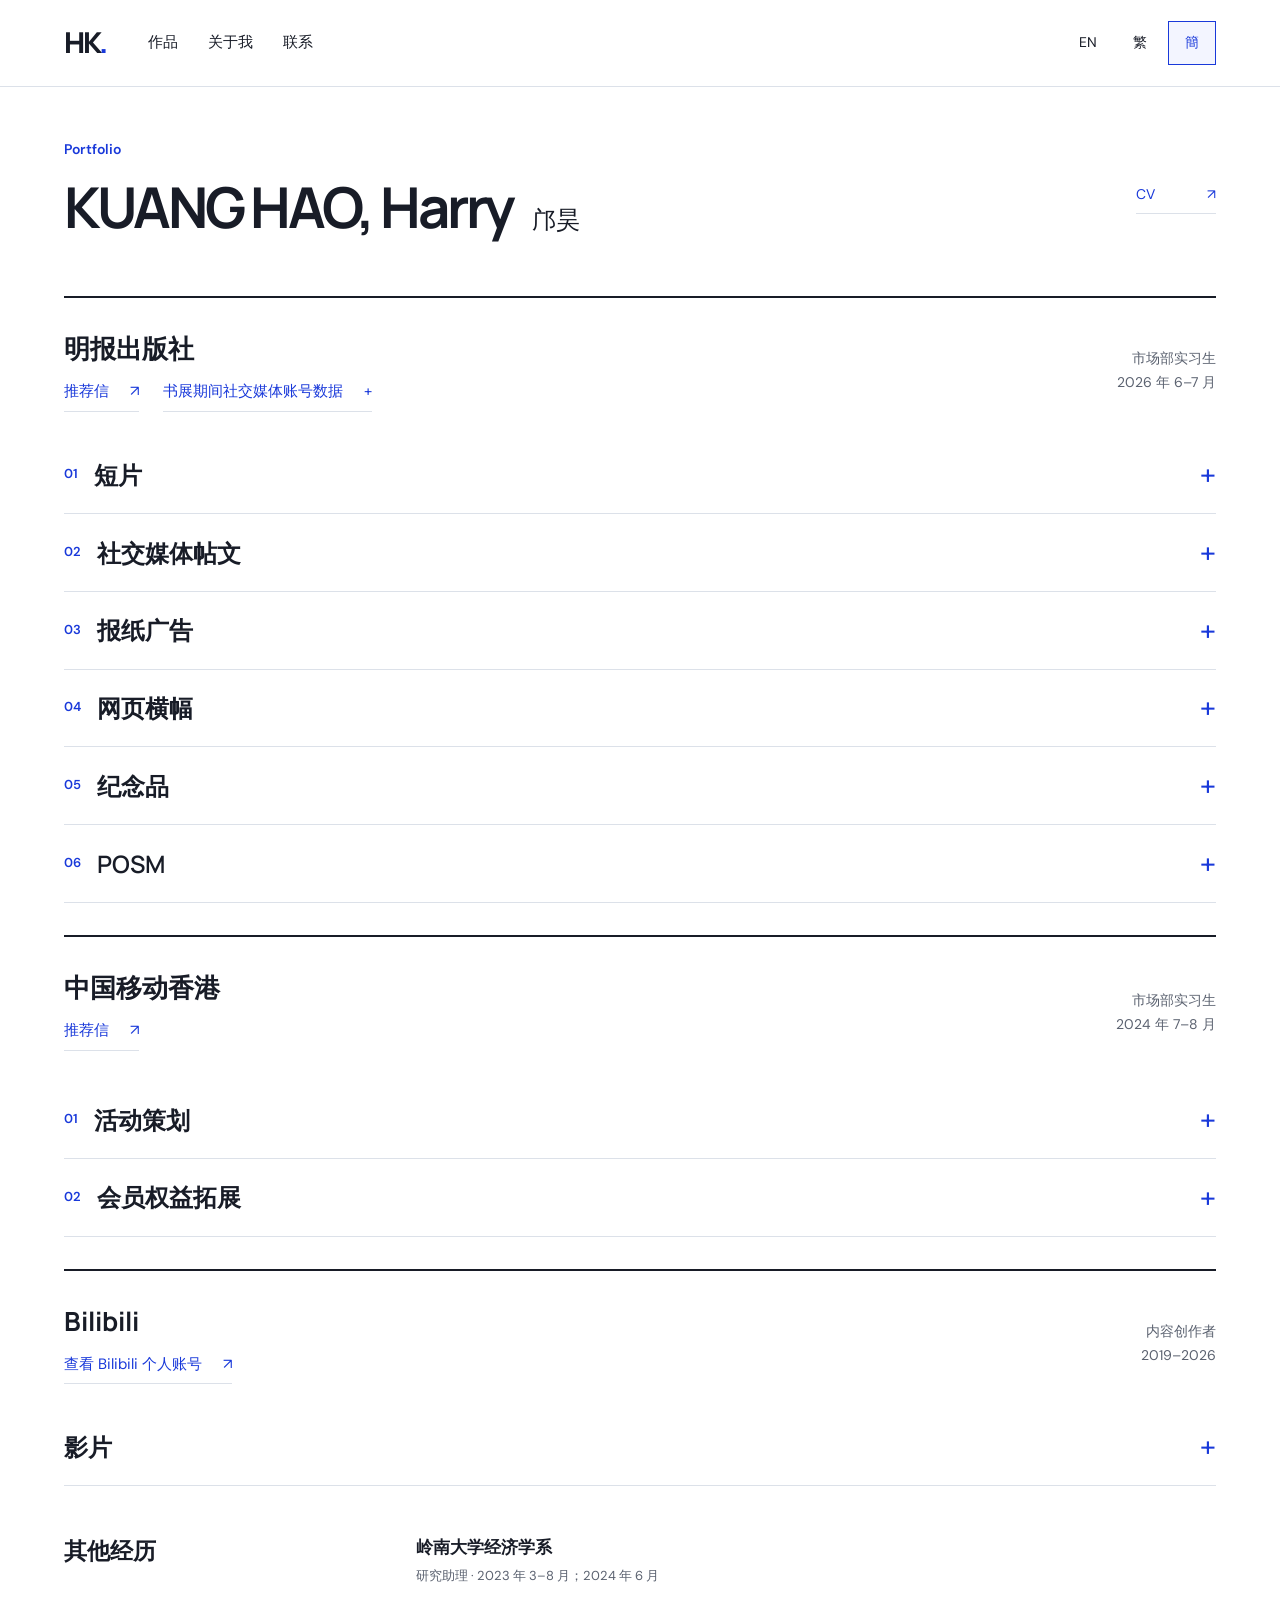
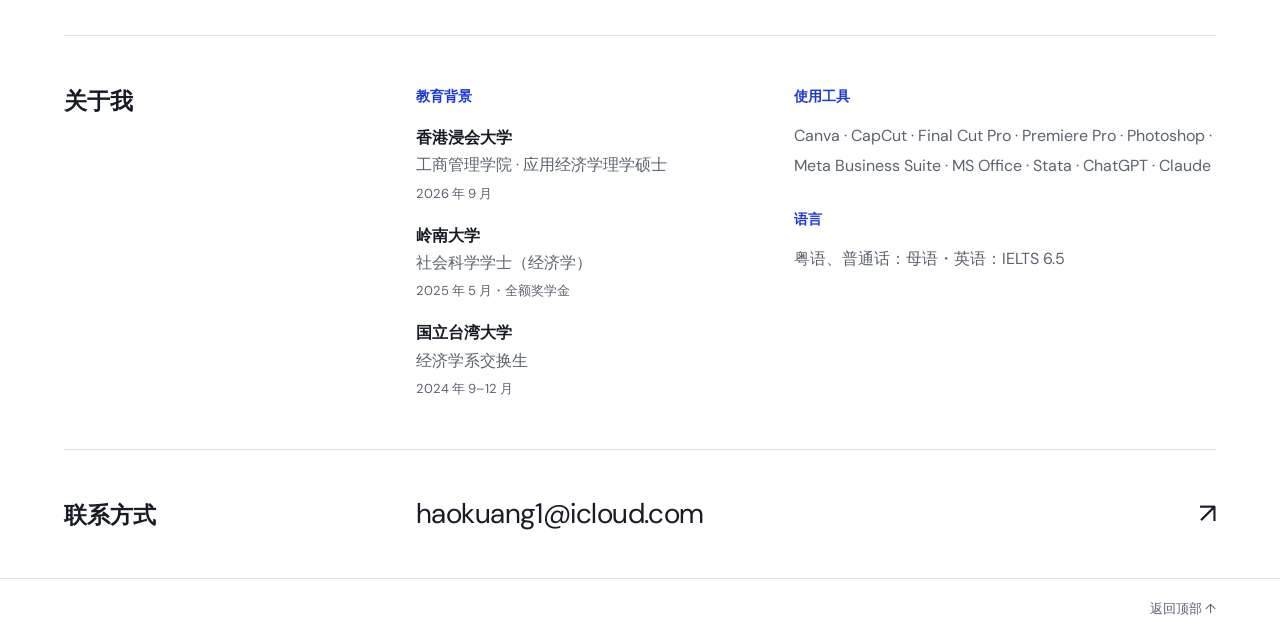
==== zh-hans/index.html @ 5557d74b "Add portfolio website" ====
<!doctype html><html lang="zh-Hans"><head><meta charset="utf-8"><meta name="viewport" content="width=device-width,initial-scale=1"><title>KUANG HAO, Harry | Portfolio</title><meta name="description" content="邝昊的市场推广作品集，展示明报出版社实习期间的短片、社交媒体帖文、报纸广告、网页横幅及纪念品订购工作。"><meta name="robots" content="noindex,nofollow"><meta name="theme-color" content="#1939da"><link rel="icon" href="../assets/favicon.svg" type="image/svg+xml"><link rel="stylesheet" href="../styles.css"><script src="../site.js" defer></script></head><body><a class="skip-link" href="#main">跳至内容</a>
<header class="site-header"><a class="wordmark" href="../zh-hans/index.html" aria-label="KUANG HAO, Harry">HK<span>.</span></a><nav aria-label="主要导航"><a href="#work">作品</a><a href="#about">关于我</a><a href="#contact">联系</a></nav><nav class="languages" aria-label="语言"><a href="../" lang="en" hreflang="en" data-language-link >EN</a><a href="../zh-hant/index.html" lang="zh-Hant" hreflang="zh-Hant" data-language-link >繁</a><a href="../zh-hans/index.html" lang="zh-Hans" hreflang="zh-Hans" data-language-link aria-current="page">簡</a></nav></header>
<main id="main"><section class="intro"><div><p class="eyebrow">Portfolio</p><h1>KUANG HAO, Harry<span>邝昊</span></h1></div><div class="document-links"><a href="../assets/harry-kuang-cv-zh.pdf" target="_blank" rel="noopener">CV <span aria-hidden="true">↗</span></a></div></section>
<section id="work" class="selected-work"><div class="project-heading"><div><h2>明报出版社</h2><div class="employer-links"><a class="recommendation-link" href="../assets/harry-kuang-recommendation-zh.pdf" target="_blank" rel="noopener">推荐信 <span aria-hidden="true">↗</span></a><details class="account-analytics"><summary class="recommendation-link">书展期间社交媒体账号数据 <span aria-hidden="true">+</span></summary><div class="analytics-gallery"><figure class="work-image "><a href="../assets/video-evidence-5.png" target="_blank" rel="noopener" aria-label="Instagram 后台数据 · 2026年7月15–21日 · 完整图片于新标签页打开"><img src="../assets/video-evidence-5.png" alt="Instagram 后台数据 · 2026年7月15–21日" width="2544" height="1796" loading="lazy" decoding="async"></a><figcaption><span>Instagram 后台数据 · 2026年7月15–21日</span><a href="../assets/video-evidence-5.png" target="_blank" rel="noopener">查看完整图片 <span aria-hidden="true">↗</span></a></figcaption></figure><figure class="work-image "><a href="../assets/video-evidence-6.png" target="_blank" rel="noopener" aria-label="Facebook 后台数据 · 2026年7月15–21日 · 完整图片于新标签页打开"><img src="../assets/video-evidence-6.png" alt="Facebook 后台数据 · 2026年7月15–21日" width="2520" height="1800" loading="lazy" decoding="async"></a><figcaption><span>Facebook 后台数据 · 2026年7月15–21日</span><a href="../assets/video-evidence-6.png" target="_blank" rel="noopener">查看完整图片 <span aria-hidden="true">↗</span></a></figcaption></figure></div></details></div></div><p class="project-meta">市场部实习生<span>2026 年 6–7 月</span></p></div>
<details id="videos" class="work-section"><summary class="work-toggle"><span class="work-heading-title"><span class="section-number">01</span><h3>短片</h3></span><span class="toggle-mark" aria-hidden="true">+</span></summary><div class="work-body"><p class="work-role"><span class="role-label">我的职责</span>负责编剧及参演，使用 CapCut、Final Cut Pro 剪辑，并通过 Meta Business Suite 发布；书展短片每条由拍摄到发布约 30 分钟。</p><div class="media-grid featured-grid"><article class="media-card featured-card"><div class="media-heading"><span class="media-type">REELS / 01</span><span class="instagram-label">Instagram</span></div><h4>POV:當老細叫我宣傳明報出版社攤位</h4><details open class="instagram-preview" data-media-url="https://www.instagram.com/p/Day_UALFGON/" data-preview-title="POV:當老細叫我宣傳明報出版社攤位 · Instagram"><summary>加载 Instagram 预览 <span aria-hidden="true">+</span></summary><div class="embed-slot"></div><p class="preview-help">如预览未能显示，可前往 Instagram 查看原帖。</p></details><a class="media-link" href="https://www.instagram.com/p/Day_UALFGON/" target="_blank" rel="noopener">前往 Instagram 观看 <span aria-hidden="true">↗</span></a></article><article class="media-card featured-card"><div class="media-heading"><span class="media-type">REELS / 02</span><span class="instagram-label">Instagram</span></div><h4>POV：當老細鍾意咗上鏡宣傳 EP2</h4><details open class="instagram-preview" data-media-url="https://www.instagram.com/reel/Da7lSFUlX2M/" data-preview-title="POV：當老細鍾意咗上鏡宣傳 EP2 · Instagram"><summary>加载 Instagram 预览 <span aria-hidden="true">+</span></summary><div class="embed-slot"></div><p class="preview-help">如预览未能显示，可前往 Instagram 查看原帖。</p></details><a class="media-link" href="https://www.instagram.com/reel/Da7lSFUlX2M/" target="_blank" rel="noopener">前往 Instagram 观看 <span aria-hidden="true">↗</span></a></article></div><details class="more-videos"><summary>更多 <span>04 <span aria-hidden="true">+</span></span></summary><div class="video-links"><a href="https://www.instagram.com/reel/Da1oa47iG-D/" target="_blank" rel="noopener"><span>老細鍾意咗上鏡宣傳</span><span aria-hidden="true">↗</span></a><a href="https://www.instagram.com/reel/Da-CCahTH-Q/" target="_blank" rel="noopener"><span>老細鍾意咗上鏡宣傳 EP3</span><span aria-hidden="true">↗</span></a><a href="https://www.instagram.com/reel/DbCXE8LDy8h/" target="_blank" rel="noopener"><span>書展最後一日</span><span aria-hidden="true">↗</span></a><a href="https://www.instagram.com/reel/Da_2AyOidZS/" target="_blank" rel="noopener"><span>書展Day6:明報攤位歡迎你</span><span aria-hidden="true">↗</span></a></div></details><details class="more-videos evidence"><summary>工程文件截图 <span aria-hidden="true">+</span></summary><div class="evidence-gallery"><figure class="work-image "><a href="../assets/video-evidence-1.png" target="_blank" rel="noopener" aria-label="剪辑工程 · 01 · 完整图片于新标签页打开"><img src="../assets/video-evidence-1.png" alt="剪辑工程 · 01" width="3184" height="1986" loading="lazy" decoding="async"></a><figcaption><span>剪辑工程 · 01</span><a href="../assets/video-evidence-1.png" target="_blank" rel="noopener">查看完整图片 <span aria-hidden="true">↗</span></a></figcaption></figure><figure class="work-image "><a href="../assets/video-evidence-2.png" target="_blank" rel="noopener" aria-label="剪辑工程 · 02 · 完整图片于新标签页打开"><img src="../assets/video-evidence-2.png" alt="剪辑工程 · 02" width="3178" height="1992" loading="lazy" decoding="async"></a><figcaption><span>剪辑工程 · 02</span><a href="../assets/video-evidence-2.png" target="_blank" rel="noopener">查看完整图片 <span aria-hidden="true">↗</span></a></figcaption></figure><figure class="work-image "><a href="../assets/video-evidence-3.png" target="_blank" rel="noopener" aria-label="剪辑工程 · 03 · 完整图片于新标签页打开"><img src="../assets/video-evidence-3.png" alt="剪辑工程 · 03" width="3194" height="2008" loading="lazy" decoding="async"></a><figcaption><span>剪辑工程 · 03</span><a href="../assets/video-evidence-3.png" target="_blank" rel="noopener">查看完整图片 <span aria-hidden="true">↗</span></a></figcaption></figure><figure class="work-image "><a href="../assets/video-evidence-4.png" target="_blank" rel="noopener" aria-label="剪辑工程 · 04 · 完整图片于新标签页打开"><img src="../assets/video-evidence-4.png" alt="剪辑工程 · 04" width="3248" height="2006" loading="lazy" decoding="async"></a><figcaption><span>剪辑工程 · 04</span><a href="../assets/video-evidence-4.png" target="_blank" rel="noopener">查看完整图片 <span aria-hidden="true">↗</span></a></figcaption></figure></div></details></div></details>
<details id="social" class="work-section"><summary class="work-toggle"><span class="work-heading-title"><span class="section-number">02</span><h3>社交媒体帖文</h3></span><span class="toggle-mark" aria-hidden="true">+</span></summary><div class="work-body"><p class="work-role"><span class="role-label">我的职责</span>使用 Canva 设计、撰写文案，并通过 Meta Business Suite 排程及发布。</p><div class="media-grid post-grid"><article class="media-card "><div class="media-heading"><span class="media-type">POST / 01</span><span class="instagram-label">Instagram</span></div><h4>2026香港书展宣传</h4><details open class="instagram-preview" data-media-url="https://www.instagram.com/p/DanMdPYDUCZ/" data-preview-title="2026香港书展宣传 · Instagram"><summary>加载 Instagram 预览 <span aria-hidden="true">+</span></summary><div class="embed-slot"></div><p class="preview-help">如预览未能显示，可前往 Instagram 查看原帖。</p></details><a class="media-link" href="https://www.instagram.com/p/DanMdPYDUCZ/" target="_blank" rel="noopener">查看 Instagram 原帖 <span aria-hidden="true">↗</span></a></article><article class="media-card "><div class="media-heading"><span class="media-type">POST / 02</span><span class="instagram-label">Instagram</span></div><h4>新书宣传《原振俠系列少年版07》</h4><details open class="instagram-preview" data-media-url="https://www.instagram.com/p/DaSpjcfjydP/" data-preview-title="新书宣传《原振俠系列少年版07》 · Instagram"><summary>加载 Instagram 预览 <span aria-hidden="true">+</span></summary><div class="embed-slot"></div><p class="preview-help">如预览未能显示，可前往 Instagram 查看原帖。</p></details><a class="media-link" href="https://www.instagram.com/p/DaSpjcfjydP/" target="_blank" rel="noopener">查看 Instagram 原帖 <span aria-hidden="true">↗</span></a></article><article class="media-card "><div class="media-heading"><span class="media-type">POST / 03</span><span class="instagram-label">Instagram</span></div><h4>新书宣传《迪迪的Diary4 浪漫一場》</h4><details open class="instagram-preview" data-media-url="https://www.instagram.com/p/DaVOgICCC4B/" data-preview-title="新书宣传《迪迪的Diary4 浪漫一場》 · Instagram"><summary>加载 Instagram 预览 <span aria-hidden="true">+</span></summary><div class="embed-slot"></div><p class="preview-help">如预览未能显示，可前往 Instagram 查看原帖。</p></details><a class="media-link" href="https://www.instagram.com/p/DaVOgICCC4B/" target="_blank" rel="noopener">查看 Instagram 原帖 <span aria-hidden="true">↗</span></a></article><article class="media-card "><div class="media-heading"><span class="media-type">POST / 04</span><span class="instagram-label">Instagram</span></div><h4>新书宣传《醫言有理》</h4><details open class="instagram-preview" data-media-url="https://www.instagram.com/p/DaaRFUDjQ9M/" data-preview-title="新书宣传《醫言有理》 · Instagram"><summary>加载 Instagram 预览 <span aria-hidden="true">+</span></summary><div class="embed-slot"></div><p class="preview-help">如预览未能显示，可前往 Instagram 查看原帖。</p></details><a class="media-link" href="https://www.instagram.com/p/DaaRFUDjQ9M/" target="_blank" rel="noopener">查看 Instagram 原帖 <span aria-hidden="true">↗</span></a></article><article class="media-card "><div class="media-heading"><span class="media-type">POST / 05</span><span class="instagram-label">Facebook</span></div><h4>文化讲座宣传1</h4><figure class="work-image "><a href="../assets/facebook-cultural-talk.jpg" target="_blank" rel="noopener" aria-label="文化讲座宣传1 · 完整图片于新标签页打开"><img src="../assets/facebook-cultural-talk.jpg" alt="文化讲座宣传1" width="1179" height="2157" loading="lazy" decoding="async"></a><figcaption><span>文化讲座宣传1</span><a href="../assets/facebook-cultural-talk.jpg" target="_blank" rel="noopener">查看完整图片 <span aria-hidden="true">↗</span></a></figcaption></figure><a class="media-link" href="https://www.facebook.com/share/p/1K368RgWjb/" target="_blank" rel="noopener">查看 Facebook 原帖 <span aria-hidden="true">↗</span></a></article></div></div></details>
<details id="print" class="work-section"><summary class="work-toggle"><span class="work-heading-title"><span class="section-number">03</span><h3>报纸广告</h3></span><span class="toggle-mark" aria-hidden="true">+</span></summary><div class="work-body"><p class="work-role"><span class="role-label">我的职责</span>撰写文案、排版及编排广告刊登日期。</p><div class="print-grid"><figure class="work-image "><a href="../assets/newspaper-cuson.jpg" target="_blank" rel="noopener" aria-label="《怪叔叔の網絡散步道》 · 完整图片于新标签页打开"><img src="../assets/newspaper-cuson.jpg" alt="《怪叔叔の網絡散步道》" width="1279" height="2045" loading="lazy" decoding="async"></a><figcaption><span>《怪叔叔の網絡散步道》</span><a href="../assets/newspaper-cuson.jpg" target="_blank" rel="noopener">查看完整图片 <span aria-hidden="true">↗</span></a></figcaption></figure><figure class="work-image "><a href="../assets/newspaper-romance.jpg" target="_blank" rel="noopener" aria-label="《迪迪的Diary4 浪漫一場》 · 完整图片于新标签页打开"><img src="../assets/newspaper-romance.jpg" alt="《迪迪的Diary4 浪漫一場》" width="1279" height="2040" loading="lazy" decoding="async"></a><figcaption><span>《迪迪的Diary4 浪漫一場》</span><a href="../assets/newspaper-romance.jpg" target="_blank" rel="noopener">查看完整图片 <span aria-hidden="true">↗</span></a></figcaption></figure><figure class="work-image "><a href="../assets/newspaper-medical.jpg" target="_blank" rel="noopener" aria-label="《醫言有理》 · 完整图片于新标签页打开"><img src="../assets/newspaper-medical.jpg" alt="《醫言有理》" width="1279" height="2029" loading="lazy" decoding="async"></a><figcaption><span>《醫言有理》</span><a href="../assets/newspaper-medical.jpg" target="_blank" rel="noopener">查看完整图片 <span aria-hidden="true">↗</span></a></figcaption></figure></div></div></details>
<details id="banners" class="work-section"><summary class="work-toggle"><span class="work-heading-title"><span class="section-number">04</span><h3>网页横幅</h3></span><span class="toggle-mark" aria-hidden="true">+</span></summary><div class="work-body"><p class="work-role"><span class="role-label">我的职责</span>使用 Canva 设计网页横幅。</p><div class="banner-gallery"><figure class="work-image "><a href="../assets/banner-book-fair.png" target="_blank" rel="noopener" aria-label="2026 香港书展 · 完整图片于新标签页打开"><img src="../assets/banner-book-fair.png" alt="2026 香港书展" width="3024" height="846" loading="lazy" decoding="async"></a><figcaption><span>2026 香港书展</span><a href="../assets/banner-book-fair.png" target="_blank" rel="noopener">查看完整图片 <span aria-hidden="true">↗</span></a></figcaption></figure><figure class="work-image "><a href="../assets/banner-yuen.png" target="_blank" rel="noopener" aria-label="《原振俠少年版》 · 完整图片于新标签页打开"><img src="../assets/banner-yuen.png" alt="《原振俠少年版》" width="3076" height="900" loading="lazy" decoding="async"></a><figcaption><span>《原振俠少年版》</span><a href="../assets/banner-yuen.png" target="_blank" rel="noopener">查看完整图片 <span aria-hidden="true">↗</span></a></figcaption></figure><figure class="work-image "><a href="../assets/banner-cinema.png" target="_blank" rel="noopener" aria-label="《光影裏的永恆回憶》系列 · 完整图片于新标签页打开"><img src="../assets/banner-cinema.png" alt="《光影裏的永恆回憶》系列" width="3050" height="858" loading="lazy" decoding="async"></a><figcaption><span>《光影裏的永恆回憶》系列</span><a href="../assets/banner-cinema.png" target="_blank" rel="noopener">查看完整图片 <span aria-hidden="true">↗</span></a></figcaption></figure><figure class="work-image "><a href="../assets/banner-wisely.png" target="_blank" rel="noopener" aria-label="《衛斯理少年版》系列推广 · 完整图片于新标签页打开"><img src="../assets/banner-wisely.png" alt="《衛斯理少年版》系列推广" width="3042" height="890" loading="lazy" decoding="async"></a><figcaption><span>《衛斯理少年版》系列推广</span><a href="../assets/banner-wisely.png" target="_blank" rel="noopener">查看完整图片 <span aria-hidden="true">↗</span></a></figcaption></figure></div></div></details>
<details id="merchandise" class="work-section"><summary class="work-toggle"><span class="work-heading-title"><span class="section-number">05</span><h3>纪念品</h3></span><span class="toggle-mark" aria-hidden="true">+</span></summary><div class="work-body"><p class="work-role"><span class="role-label">我的职责</span>参与品类讨论及订购。</p><div class="merch-grid"><figure class="work-image folder-photo"><a href="../assets/promotional-folders.jpg" target="_blank" rel="noopener" aria-label="文件夹 · 完整图片于新标签页打开"><img src="../assets/promotional-folders.jpg" alt="文件夹" width="4284" height="3904" loading="lazy" decoding="async"></a><figcaption><span>文件夹</span><a href="../assets/promotional-folders.jpg" target="_blank" rel="noopener">查看完整图片 <span aria-hidden="true">↗</span></a></figcaption></figure><div class="worksheet-gallery"><figure class="work-image "><a href="../assets/order-sheet-01.jpg" target="_blank" rel="noopener" aria-label="订购工作表・01 · 完整图片于新标签页打开"><img src="../assets/order-sheet-01.jpg" alt="订购工作表・01" width="2262" height="1294" loading="lazy" decoding="async"></a><figcaption><span>订购工作表・01</span><a href="../assets/order-sheet-01.jpg" target="_blank" rel="noopener">查看完整图片 <span aria-hidden="true">↗</span></a></figcaption></figure><figure class="work-image "><a href="../assets/order-sheet-02.jpg" target="_blank" rel="noopener" aria-label="订购工作表・02 · 完整图片于新标签页打开"><img src="../assets/order-sheet-02.jpg" alt="订购工作表・02" width="2268" height="1420" loading="lazy" decoding="async"></a><figcaption><span>订购工作表・02</span><a href="../assets/order-sheet-02.jpg" target="_blank" rel="noopener">查看完整图片 <span aria-hidden="true">↗</span></a></figcaption></figure></div></div></div></details><details id="posm" class="work-section"><summary class="work-toggle"><span class="work-heading-title"><span class="section-number">06</span><h3>POSM</h3></span><span class="toggle-mark" aria-hidden="true">+</span></summary><div class="work-body"><p class="work-role"><span class="role-label">我的职责</span>负责创意构思、文案撰写及初步布局草图设计。</p><div class="posm-gallery"><figure class="work-image "><a href="../assets/posm-display-board.jpg" target="_blank" rel="noopener" aria-label="展板 · 完整图片于新标签页打开"><img src="../assets/posm-display-board.jpg" alt="展板" width="1453" height="1279" loading="lazy" decoding="async"></a><figcaption><span>展板</span><a href="../assets/posm-display-board.jpg" target="_blank" rel="noopener">查看完整图片 <span aria-hidden="true">↗</span></a></figcaption></figure><figure class="work-image "><a href="../assets/posm-overhead-banner.jpg" target="_blank" rel="noopener" aria-label="顶部横幅 · 完整图片于新标签页打开"><img src="../assets/posm-overhead-banner.jpg" alt="顶部横幅" width="2542" height="1279" loading="lazy" decoding="async"></a><figcaption><span>顶部横幅</span><a href="../assets/posm-overhead-banner.jpg" target="_blank" rel="noopener">查看完整图片 <span aria-hidden="true">↗</span></a></figcaption></figure><figure class="work-image "><a href="../assets/posm-information-board.jpg" target="_blank" rel="noopener" aria-label="信息看板 · 完整图片于新标签页打开"><img src="../assets/posm-information-board.jpg" alt="信息看板" width="1279" height="1416" loading="lazy" decoding="async"></a><figcaption><span>信息看板</span><a href="../assets/posm-information-board.jpg" target="_blank" rel="noopener">查看完整图片 <span aria-hidden="true">↗</span></a></figcaption></figure><figure class="work-image "><a href="../assets/posm-book-display.jpg" target="_blank" rel="noopener" aria-label="书籍展柜 · 完整图片于新标签页打开"><img src="../assets/posm-book-display.jpg" alt="书籍展柜" width="1279" height="1706" loading="lazy" decoding="async"></a><figcaption><span>书籍展柜</span><a href="../assets/posm-book-display.jpg" target="_blank" rel="noopener">查看完整图片 <span aria-hidden="true">↗</span></a></figcaption></figure><figure class="work-image "><a href="../assets/posm-booth-signage.jpg" target="_blank" rel="noopener" aria-label="展位指示牌 · 完整图片于新标签页打开"><img src="../assets/posm-booth-signage.jpg" alt="展位指示牌" width="715" height="1272" loading="lazy" decoding="async"></a><figcaption><span>展位指示牌</span><a href="../assets/posm-booth-signage.jpg" target="_blank" rel="noopener">查看完整图片 <span aria-hidden="true">↗</span></a></figcaption></figure></div></div></details></section>
<section id="cmhk" class="selected-work employer-section"><div class="project-heading"><div><h2>中国移动香港</h2><a class="recommendation-link" href="../assets/harry-kuang-cmhk-recommendation.pdf" target="_blank" rel="noopener">推荐信 <span aria-hidden="true">↗</span></a></div><p class="project-meta">市场部实习生<span>2024 年 7–8 月</span></p></div><details id="cmhk-events" class="work-section"><summary class="work-toggle"><span class="work-heading-title"><span class="section-number">01</span><h3>活动策划</h3></span><span class="toggle-mark" aria-hidden="true">+</span></summary><div class="work-body"><p class="work-role"><span class="role-label">我的职责</span>负责规划活动流程、准备物料、邀约客人、预订场地及活动执行。</p><div class="posm-gallery"><figure class="work-image "><a href="../assets/cmhk-event-1.jpg" target="_blank" rel="noopener" aria-label="作家讲座 · 完整图片于新标签页打开"><img src="../assets/cmhk-event-1.jpg" alt="作家讲座" width="6633" height="4422" loading="lazy" decoding="async"></a><figcaption><span>作家讲座</span><a href="../assets/cmhk-event-1.jpg" target="_blank" rel="noopener">查看完整图片 <span aria-hidden="true">↗</span></a></figcaption></figure><figure class="work-image "><a href="../assets/cmhk-event-2.jpg" target="_blank" rel="noopener" aria-label="会员活动 · 完整图片于新标签页打开"><img src="../assets/cmhk-event-2.jpg" alt="会员活动" width="6720" height="4480" loading="lazy" decoding="async"></a><figcaption><span>会员活动</span><a href="../assets/cmhk-event-2.jpg" target="_blank" rel="noopener">查看完整图片 <span aria-hidden="true">↗</span></a></figcaption></figure><figure class="work-image "><a href="../assets/cmhk-event-3.png" target="_blank" rel="noopener" aria-label="Samsung 体验活动 · 完整图片于新标签页打开"><img src="../assets/cmhk-event-3.png" alt="Samsung 体验活动" width="800" height="1000" loading="lazy" decoding="async"></a><figcaption><span>Samsung 体验活动</span><a href="../assets/cmhk-event-3.png" target="_blank" rel="noopener">查看完整图片 <span aria-hidden="true">↗</span></a></figcaption></figure><figure class="work-image "><a href="../assets/cmhk-event-4.png" target="_blank" rel="noopener" aria-label="活动优惠物料 · 完整图片于新标签页打开"><img src="../assets/cmhk-event-4.png" alt="活动优惠物料" width="2342" height="1318" loading="lazy" decoding="async"></a><figcaption><span>活动优惠物料</span><a href="../assets/cmhk-event-4.png" target="_blank" rel="noopener">查看完整图片 <span aria-hidden="true">↗</span></a></figcaption></figure></div></div></details><details id="cmhk-benefits" class="work-section"><summary class="work-toggle"><span class="work-heading-title"><span class="section-number">02</span><h3>会员权益拓展</h3></span><span class="toggle-mark" aria-hidden="true">+</span></summary><div class="work-body"><p class="work-role"><span class="role-label">我的职责</span>负责用户调研、收集数据、与外部企业客户初步洽谈，以及撰写会员权益规则和客服文档。</p><div class="posm-gallery"><figure class="work-image "><a href="../assets/cmhk-benefits-1.jpg" target="_blank" rel="noopener" aria-label="会员权益页面 · 完整图片于新标签页打开"><img src="../assets/cmhk-benefits-1.jpg" alt="会员权益页面" width="1080" height="2341" loading="lazy" decoding="async"></a><figcaption><span>会员权益页面</span><a href="../assets/cmhk-benefits-1.jpg" target="_blank" rel="noopener">查看完整图片 <span aria-hidden="true">↗</span></a></figcaption></figure><figure class="work-image "><a href="../assets/cmhk-benefits-2.png" target="_blank" rel="noopener" aria-label="会员权益规则 · 完整图片于新标签页打开"><img src="../assets/cmhk-benefits-2.png" alt="会员权益规则" width="1878" height="1584" loading="lazy" decoding="async"></a><figcaption><span>会员权益规则</span><a href="../assets/cmhk-benefits-2.png" target="_blank" rel="noopener">查看完整图片 <span aria-hidden="true">↗</span></a></figcaption></figure></div></div></details></section>
<section id="creator" class="selected-work employer-section"><div class="project-heading"><div><h2>Bilibili</h2><a class="recommendation-link" href="https://space.bilibili.com/79933378" target="_blank" rel="noopener">查看 Bilibili 个人账号 <span aria-hidden="true">↗</span></a></div><p class="project-meta">内容创作者<span>2019–2026</span></p></div><details id="creator-videos" class="work-section"><summary class="work-toggle"><span class="work-heading-title"><h3>影片</h3></span><span class="toggle-mark" aria-hidden="true">+</span></summary><div class="creator-grid"><article class="media-card"><div class="media-heading"><span class="media-type">VIDEO / 01</span><span>Bilibili</span></div><h4>动作捕捉、动画制作</h4><iframe class="bilibili-player" loading="lazy" data-src="https://player.bilibili.com/player.html?bvid=BV1UP411J7iy&page=1&autoplay=0" title="动作捕捉、动画制作" allow="fullscreen; picture-in-picture" referrerpolicy="strict-origin-when-cross-origin" allowfullscreen></iframe><a class="media-link" href="https://www.bilibili.com/video/BV1UP411J7iy/" target="_blank" rel="noopener">前往 Bilibili 观看 <span aria-hidden="true">↗</span></a></article><article class="media-card"><div class="media-heading"><span class="media-type">VIDEO / 02</span><span>Bilibili</span></div><h4>Memes</h4><iframe class="bilibili-player" loading="lazy" data-src="https://player.bilibili.com/player.html?bvid=BV1KT411M7GK&page=1&autoplay=0" title="Memes" allow="fullscreen; picture-in-picture" referrerpolicy="strict-origin-when-cross-origin" allowfullscreen></iframe><a class="media-link" href="https://www.bilibili.com/video/BV1KT411M7GK/" target="_blank" rel="noopener">前往 Bilibili 观看 <span aria-hidden="true">↗</span></a></article><article class="media-card"><div class="media-heading"><span class="media-type">VIDEO / 03</span><span>Bilibili</span></div><h4>游戏攻略</h4><iframe class="bilibili-player" loading="lazy" data-src="https://player.bilibili.com/player.html?bvid=BV1uu411K7bJ&page=1&autoplay=0" title="游戏攻略" allow="fullscreen; picture-in-picture" referrerpolicy="strict-origin-when-cross-origin" allowfullscreen></iframe><a class="media-link" href="https://www.bilibili.com/video/BV1uu411K7bJ/" target="_blank" rel="noopener">前往 Bilibili 观看 <span aria-hidden="true">↗</span></a></article></div></details></section>
<section id="research" class="other-experience"><h2>其他经历</h2><div class="experience-list"><article><div><h3>岭南大学经济学系</h3><p class="experience-meta">研究助理 · 2023 年 3–8 月；2024 年 6 月</p></div></article></div></section>
<section id="about" class="about"><h2>关于我</h2><div class="about-content"><div><h3>教育背景</h3><div class="education-item"><strong>香港浸会大学</strong><p>工商管理学院 · 应用经济学理学硕士</p><span>2026 年 9 月</span></div><div class="education-item"><strong>岭南大学</strong><p>社会科学学士（经济学）</p><span>2025 年 5 月・全额奖学金</span></div><div class="education-item"><strong>国立台湾大学</strong><p>经济学系交换生</p><span>2024 年 9–12 月</span></div></div><div class="skills"><div><h3>使用工具</h3><p>Canva · CapCut · Final Cut Pro · Premiere Pro · Photoshop · Meta Business Suite · MS Office · Stata · ChatGPT · Claude</p></div><div><h3>语言</h3><p>粤语、普通话：母语・英语：IELTS 6.5</p></div></div></div></section>
<section id="contact" class="contact"><h2>联系方式</h2><a href="mailto:haokuang1@icloud.com">haokuang1@icloud.com <span aria-hidden="true">↗</span></a></section></main><footer><a href="#main">返回顶部 ↑</a></footer></body></html>
---- styles.css ----
@import url('https://fonts.googleapis.com/css2?family=DM+Sans:wght@400;500;600;700&family=Manrope:wght@400;500;600;700;800&display=swap');
:root{--blue:#1939da;--ink:#181c27;--muted:#5b6270;--line:#dce1e9;--soft:#f3f5f9;--body:'DM Sans','PingFang TC','Microsoft JhengHei','Microsoft YaHei',sans-serif;--display:'Manrope','PingFang TC','Microsoft JhengHei','Microsoft YaHei',sans-serif}
*{box-sizing:border-box}html{scroll-behavior:smooth;scroll-padding-top:1.5rem}body{margin:0;background:#fff;color:var(--ink);font-family:var(--body);font-size:1rem;line-height:1.7;-webkit-font-smoothing:antialiased}a{color:inherit;text-decoration:none}h1,h2,h3,h4,p,figure{margin:0}h1,h2,h3,h4{font-family:var(--display)}p{color:var(--muted)}a:focus-visible,summary:focus-visible{outline:3px solid #e09900;outline-offset:5px}a,summary{-webkit-tap-highlight-color:transparent}::selection{color:#132daa;background:#dfe5ff}.skip-link{position:fixed;left:1rem;top:-6rem;background:var(--ink);color:#fff;padding:.7rem 1rem;z-index:10}.skip-link:focus{top:1rem}.site-header,main,footer{max-width:1320px;margin:0 auto;padding-left:5%;padding-right:5%}.site-header{padding-top:1.3rem;padding-bottom:1.3rem;display:flex;align-items:center;gap:2.5rem;border-bottom:1px solid var(--line)}.wordmark{font-family:var(--display);font-size:1.8rem;font-weight:800;letter-spacing:-.08em;line-height:1}.wordmark span{color:var(--blue)}.site-header nav{display:flex;align-items:center;gap:1.7rem;font-size:.9375rem}.site-header nav a{padding:.4rem .1rem;min-height:2.75rem;display:flex;align-items:center}.site-header nav a:hover{color:var(--blue)}.site-header .languages{margin-left:auto;gap:.25rem}.languages a{padding:.3rem .7rem!important;font-size:.875rem;border:1px solid transparent;min-width:3rem;justify-content:center}.languages a[aria-current]{color:var(--blue);border-color:var(--blue);background:#f3f5ff}.intro{padding:3.2rem 0 2.7rem;display:flex;align-items:flex-end;justify-content:space-between;gap:2rem}.eyebrow{font-size:.875rem;color:var(--blue);font-weight:600}.eyebrow span{color:var(--muted);margin-left:.6rem;font-weight:400}h1{font-size:clamp(2.8rem,5vw,4.25rem);line-height:1.2;font-weight:700;letter-spacing:-.055em;margin:.7rem 0 .8rem}h1>span{font-family:var(--body);font-size:1.5rem;font-weight:400;letter-spacing:.03em;margin-left:1.2rem;white-space:nowrap}.intro-description{font-size:1.0625rem}.document-links{display:flex;flex-direction:column;gap:.55rem;font-size:.875rem;min-width:14rem}.document-links a{display:flex;justify-content:space-between;gap:1.2rem;padding:.4rem 0;border-bottom:1px solid var(--line)}.document-links a:hover{color:var(--blue);border-color:var(--blue)}.selected-work{border-top:2px solid var(--ink)}.project-heading{display:flex;align-items:center;justify-content:space-between;gap:2rem;padding:2rem 0 1.5rem}.project-heading h2{font-size:1.65rem;font-weight:700;letter-spacing:-.03em;line-height:1.4}.project-heading>div>p{margin-top:.35rem;font-size:.9375rem}.project-meta{text-align:right;font-size:.875rem;line-height:1.7}.project-meta>span{display:block}.category-nav{display:flex;flex-wrap:wrap;gap:.5rem 1.75rem;padding:0 0 1.8rem;border-bottom:1px solid var(--line)}.category-nav a{font-size:.9375rem;color:var(--muted);padding:.2rem 0;min-height:2.5rem;display:flex;align-items:center}.category-nav a:hover{color:var(--blue)}.work-section{padding:2.1rem 0 2.7rem;border-bottom:1px solid var(--line)}.work-heading{display:grid;grid-template-columns:1fr 1.1fr;gap:2rem;align-items:start;margin-bottom:1.5rem}.work-heading-title{display:flex;align-items:center;gap:1rem}.section-number{font-size:.8125rem;color:var(--blue);font-weight:600;line-height:1.6}.work-heading h3{font-size:1.5rem;line-height:1.4;font-weight:600;letter-spacing:-.03em}.work-heading>p{font-size:1rem;line-height:1.7}.role-label{display:block;font-size:.8125rem;color:var(--muted);font-weight:600;margin-bottom:.25rem}.video-context{display:flex;justify-content:space-between;gap:2rem;align-items:center;margin:0 0 1.5rem;padding:1.2rem 1.4rem;background:var(--soft)}.video-context>p{font-size:.9375rem;color:var(--ink)}.turnaround{display:flex;gap:1rem;align-items:center;max-width:23rem}.turnaround strong{font-family:var(--display);font-size:1.65rem;line-height:1.3;letter-spacing:-.035em;color:var(--blue);white-space:nowrap}.turnaround>span{font-size:.875rem;line-height:1.5;color:var(--muted)}.media-grid{display:grid;grid-template-columns:1fr 1fr;gap:1.2rem}.media-card{border:1px solid var(--line);padding:1.35rem;min-width:0;background:#fff}.media-heading{display:flex;justify-content:space-between;gap:1rem;font-size:.75rem;color:var(--muted);letter-spacing:.07em}.media-type{color:var(--blue);font-weight:600}.instagram-label{letter-spacing:0}.media-card h4{font-size:1.35rem;font-weight:600;line-height:1.5;margin:1rem 0}.media-link{display:flex;align-items:center;justify-content:space-between;gap:1rem;padding:.6rem 0;color:var(--blue);font-size:.9375rem;font-weight:600}.media-link:hover{color:var(--ink)}.featured-card{border-top:3px solid var(--blue);background:#fafbff}.instagram-preview{margin-top:.8rem;border-top:1px solid var(--line)}summary{cursor:pointer;list-style:none;display:flex;justify-content:space-between;align-items:center;gap:1rem;font-size:.875rem;min-height:2.75rem}summary::-webkit-details-marker{display:none}.instagram-preview summary{padding:.8rem 0 0;color:var(--muted)}.instagram-preview summary:hover{color:var(--blue)}.instagram-preview summary>span{font-size:1.3rem;font-weight:400}details[open].instagram-preview summary>span{transform:rotate(45deg)}.embed-slot:empty{display:none}.embed-slot iframe{display:block;width:100%;height:40rem;margin-top:1rem;border:0;background:#fff}.preview-help{font-size:.8125rem;line-height:1.6;margin-top:.7rem}.more-videos{margin-top:1.2rem}.more-videos>summary{font-weight:500;padding:.5rem 0}.more-videos>summary>span{color:var(--muted);font-size:.8125rem;display:flex;gap:1rem}.video-links{display:grid;grid-template-columns:1fr 1fr;gap:0 2rem;padding:.3rem 0}.video-links a{display:flex;justify-content:space-between;gap:1rem;border-top:1px solid var(--line);padding:.8rem 0;font-size:.9375rem}.video-links a:hover{color:var(--blue)}.post-grid .media-card h4{font-size:1.15rem}.print-grid{display:grid;grid-template-columns:repeat(3,1fr);gap:1.2rem}.work-image{min-width:0}.work-image>a{display:block;background:var(--soft);border:1px solid var(--line)}.work-image img{display:block;width:100%;height:auto}.work-image>a:hover{border-color:var(--blue)}figcaption{display:flex;flex-wrap:wrap;justify-content:space-between;gap:.25rem 1rem;padding:.7rem 0;font-size:.875rem;line-height:1.6}figcaption>a{font-size:.875rem;color:var(--muted);white-space:nowrap}figcaption>a:hover{color:var(--blue)}.banner-gallery{display:grid;grid-template-columns:1fr;gap:1.7rem}.merch-grid{display:grid;grid-template-columns:1fr 1fr;gap:1.5rem;align-items:start}.worksheet-gallery{display:grid;gap:1rem}.image-note,.artwork-note{font-size:.8125rem;color:var(--muted)}.artwork-note{padding-top:1rem}.other-experience{padding:3rem 0;border-bottom:1px solid var(--line);display:grid;grid-template-columns:1fr 2.5fr;gap:2rem}.other-experience>h2,.about>h2,.contact>h2{font-size:1.45rem;line-height:1.4;letter-spacing:-.02em;font-weight:600}.experience-list article{display:grid;grid-template-columns:1fr 1.2fr;gap:1.7rem}.experience-list article+article{border-top:1px solid var(--line);padding-top:1.5rem;margin-top:1.5rem}.experience-list h3{font-size:1.0625rem;font-weight:600;line-height:1.5}.experience-meta{font-size:.8125rem;margin-top:.35rem}.experience-list article>p{font-size:1rem;line-height:1.8}.about{padding:3rem 0;display:grid;grid-template-columns:1fr 2.5fr;gap:2rem;border-bottom:1px solid var(--line)}.about-content{display:grid;grid-template-columns:1fr 1.2fr;gap:1.7rem}.about h3{font-size:.875rem;color:var(--blue);font-weight:600;margin-bottom:.8rem}.education-item{margin-top:1rem}.education-item strong{font-size:1rem;font-weight:600}.education-item p{font-size:1rem}.education-item>span{font-size:.8125rem;color:var(--muted)}.skills>div+div{margin-top:1.6rem}.skills p{font-size:1rem;line-height:1.9}.contact{display:grid;grid-template-columns:1fr 2.5fr;gap:2rem;align-items:center;padding:2.5rem 0}.contact>a{display:flex;justify-content:space-between;align-items:center;font-size:clamp(1.2rem,2.2vw,1.8rem);gap:1rem;overflow-wrap:anywhere;letter-spacing:-.02em}.contact>a:hover{color:var(--blue)}footer{display:flex;justify-content:space-between;gap:1rem;border-top:1px solid var(--line);padding-top:1.2rem;padding-bottom:1.5rem;font-size:.8125rem;color:var(--muted)}footer a:hover{color:var(--blue)}html:lang(zh-Hant) h2,html:lang(zh-Hant) h3,html:lang(zh-Hant) h4,html:lang(zh-Hans) h2,html:lang(zh-Hans) h3,html:lang(zh-Hans) h4{letter-spacing:0}
@media(min-width:1500px){.site-header,main,footer{padding-left:2.5rem;padding-right:2.5rem}}
@media(max-width:1000px){.site-header{gap:1.5rem}.intro{align-items:flex-start}.document-links{margin-top:1rem;min-width:12rem}.work-heading{grid-template-columns:1fr 1.3fr;gap:1.4rem}.video-context{align-items:flex-start;gap:1rem}.turnaround{max-width:19rem}.other-experience,.about{grid-template-columns:1fr 3fr;gap:1.5rem}.experience-list article{grid-template-columns:1fr;gap:.7rem}.about-content{grid-template-columns:1fr 1fr;gap:1.5rem}.work-heading h3{font-size:1.3rem}.print-grid{gap:.8rem}}
@media(max-width:700px){.site-header,main,footer{padding-left:6%;padding-right:6%}.site-header{flex-wrap:wrap;gap:.7rem 1rem;padding-top:1rem;padding-bottom:1rem}.site-header nav{gap:1rem;font-size:.875rem}.site-header .languages{gap:.05rem}.languages a{padding:.3rem .4rem!important;min-width:2.7rem}.wordmark{font-size:1.6rem}.intro{padding:2rem 0;display:block}.eyebrow{font-size:.8125rem}h1{font-size:clamp(2.45rem,9vw,3.5rem);line-height:1.25}h1>span{font-size:1.125rem;margin-left:.8rem}.intro-description{font-size:1rem}.document-links{margin-top:1.4rem;flex-direction:row;gap:1.5rem;flex-wrap:wrap;font-size:.875rem}.project-heading{padding-top:1.5rem;align-items:flex-start;gap:1rem}.project-heading h2{font-size:1.3rem}.project-heading>div>p{font-size:.9375rem}.project-meta{font-size:.8125rem;min-width:7.5rem}.category-nav{gap:.3rem 1.2rem;padding-bottom:1.2rem}.category-nav a{font-size:.875rem}.work-section{padding:1.8rem 0 2rem}.work-heading{grid-template-columns:1fr;gap:.8rem;margin-bottom:1.1rem}.work-heading h3{font-size:1.3rem}.work-heading>p{font-size:1rem}.role-label{margin-bottom:.15rem}.video-context{flex-direction:column;padding:1rem;gap:1rem}.video-context>p{font-size:.9375rem}.turnaround{max-width:none}.turnaround strong{font-size:1.4rem}.turnaround>span{font-size:.875rem}.media-grid{gap:1rem}.media-card{padding:1rem}.media-card h4{font-size:1.15rem;margin:.8rem 0}.media-heading{font-size:.75rem}.media-link{font-size:.875rem;gap:.6rem}.instagram-label{display:none}.instagram-preview summary{font-size:.875rem}.print-grid{grid-template-columns:1fr 1fr;gap:1rem}.merch-grid{grid-template-columns:1fr;gap:1.3rem}.folder-photo{max-width:34rem}.banner-gallery{gap:1.2rem}.other-experience,.about,.contact{grid-template-columns:1fr;gap:1.4rem;padding:2rem 0}.other-experience>h2,.about>h2,.contact>h2{font-size:1.3rem}.experience-list article{gap:.7rem}.about-content{gap:1.5rem}.contact>a{font-size:1.3rem}.embed-slot iframe{height:36rem}}
@media(max-width:450px){.site-header .languages{margin-left:auto}.site-header>nav:not(.languages){order:3;flex-basis:100%;justify-content:space-between}.intro h1>span{display:block;margin:.3rem 0 0;font-size:1.15rem}.project-heading{flex-direction:column;gap:.5rem}.project-meta{text-align:left}.media-grid,.print-grid,.about-content{grid-template-columns:1fr}.print-grid{gap:1.2rem}.media-card{padding:1.2rem}.instagram-label{display:inline}.post-grid .media-card h4{font-size:1.15rem}.about-content{gap:1.8rem}.video-links{grid-template-columns:1fr}.contact>a{font-size:1.1rem}.category-nav{column-gap:1rem}}
@media(prefers-reduced-motion:reduce){html{scroll-behavior:auto}}
@media print{.site-header nav,.instagram-preview,.more-videos,footer>a,.skip-link{display:none}main,.site-header,footer{padding:0}.intro{padding:1rem 0}.work-section{break-inside:avoid;padding:1rem 0}.work-heading{margin-bottom:1rem}.work-image img{max-height:22rem;object-fit:contain}.merch-grid,.print-grid{grid-template-columns:repeat(3,1fr)}.banner-gallery{grid-template-columns:1fr 1fr}.document-links,.media-link{font-size:.8rem}.other-experience,.about,.contact{padding:1rem 0}.media-card{padding:.6rem}.video-context{padding:.6rem}.category-nav{display:none}.intro h1{font-size:2.4rem}}

/* Expandable work categories and experience references. */
.intro{align-items:center}.intro h1{font-size:clamp(2.25rem,4.4vw,3.7rem)}.document-links{min-width:5rem}.work-section{padding:0}.work-toggle{padding:1.35rem 0;min-height:4.6rem;gap:1rem}.work-toggle:hover{color:var(--blue)}.work-heading-title{display:flex;align-items:center;gap:1rem}.work-toggle h3{margin:0;font-size:1.5rem;line-height:1.4;font-weight:600;letter-spacing:-.03em}.toggle-mark{font-size:1.8rem;font-weight:400;line-height:1;flex:none;color:var(--blue)}.work-section[open]>.work-toggle>.toggle-mark{transform:rotate(45deg)}.work-body{padding:0 0 2rem}.work-role{margin:0 0 1.4rem;font-size:1rem}.work-body>.video-context{margin:1.5rem 0 0}.experience-recommendation{padding:1.25rem 0}.recommendation-link{display:inline-flex;align-items:center;gap:1.3rem;color:var(--blue);font-size:.9375rem;border-bottom:1px solid var(--line);padding:.4rem 0}.recommendation-link:hover{border-color:var(--blue)}#cmhk .recommendation-link{margin-top:.8rem}.letter-translation{margin-top:.8rem;border-top:1px solid var(--line)}.letter-translation>summary{color:var(--blue);font-size:.9375rem;padding:.5rem 0}.translated-letter{padding:1rem 0}.translated-letter p{margin-bottom:1rem;font-size:1rem;line-height:1.9}.translated-letter .translation-note{font-size:.8125rem;color:var(--muted)}
@media(max-width:700px){.intro h1{font-size:clamp(2rem,6.7vw,3rem);overflow-wrap:anywhere}.work-toggle h3{font-size:1.3rem}.work-toggle{padding:1.1rem 0}.work-body{padding-bottom:1.6rem}.intro .document-links{margin-top:.9rem}}

.project-heading .recommendation-link{margin-top:.35rem}.experience-list article{grid-template-columns:1fr}#cmhk .recommendation-link{margin-top:.35rem;margin-bottom:.4rem}

.posm-gallery{display:grid;grid-template-columns:1fr 1fr;gap:1.6rem;align-items:start}@media(max-width:700px){.posm-gallery{grid-template-columns:1fr}}

.evidence-gallery{display:grid;gap:1.5rem;padding-top:1rem}.employer-section{margin-top:2rem}footer{justify-content:flex-end}

.document-links a{color:var(--blue)}

.creator-grid{display:grid;grid-template-columns:repeat(2,minmax(0,1fr));gap:1.2rem;padding-bottom:2rem}.bilibili-player{width:100%;aspect-ratio:16/9;border:0;display:block;background:var(--soft)}@media(max-width:700px){.creator-grid{grid-template-columns:1fr}}

.employer-links{display:flex;align-items:flex-start;flex-wrap:wrap;gap:.4rem 1.5rem}.account-analytics>summary{min-height:0;justify-content:flex-start}.account-analytics[open]{flex-basis:100%}.analytics-gallery{display:grid;gap:1.5rem;padding:1.2rem 0}.project-heading:has(.account-analytics[open]){flex-wrap:wrap}.project-heading:has(.account-analytics[open])>div{width:100%}
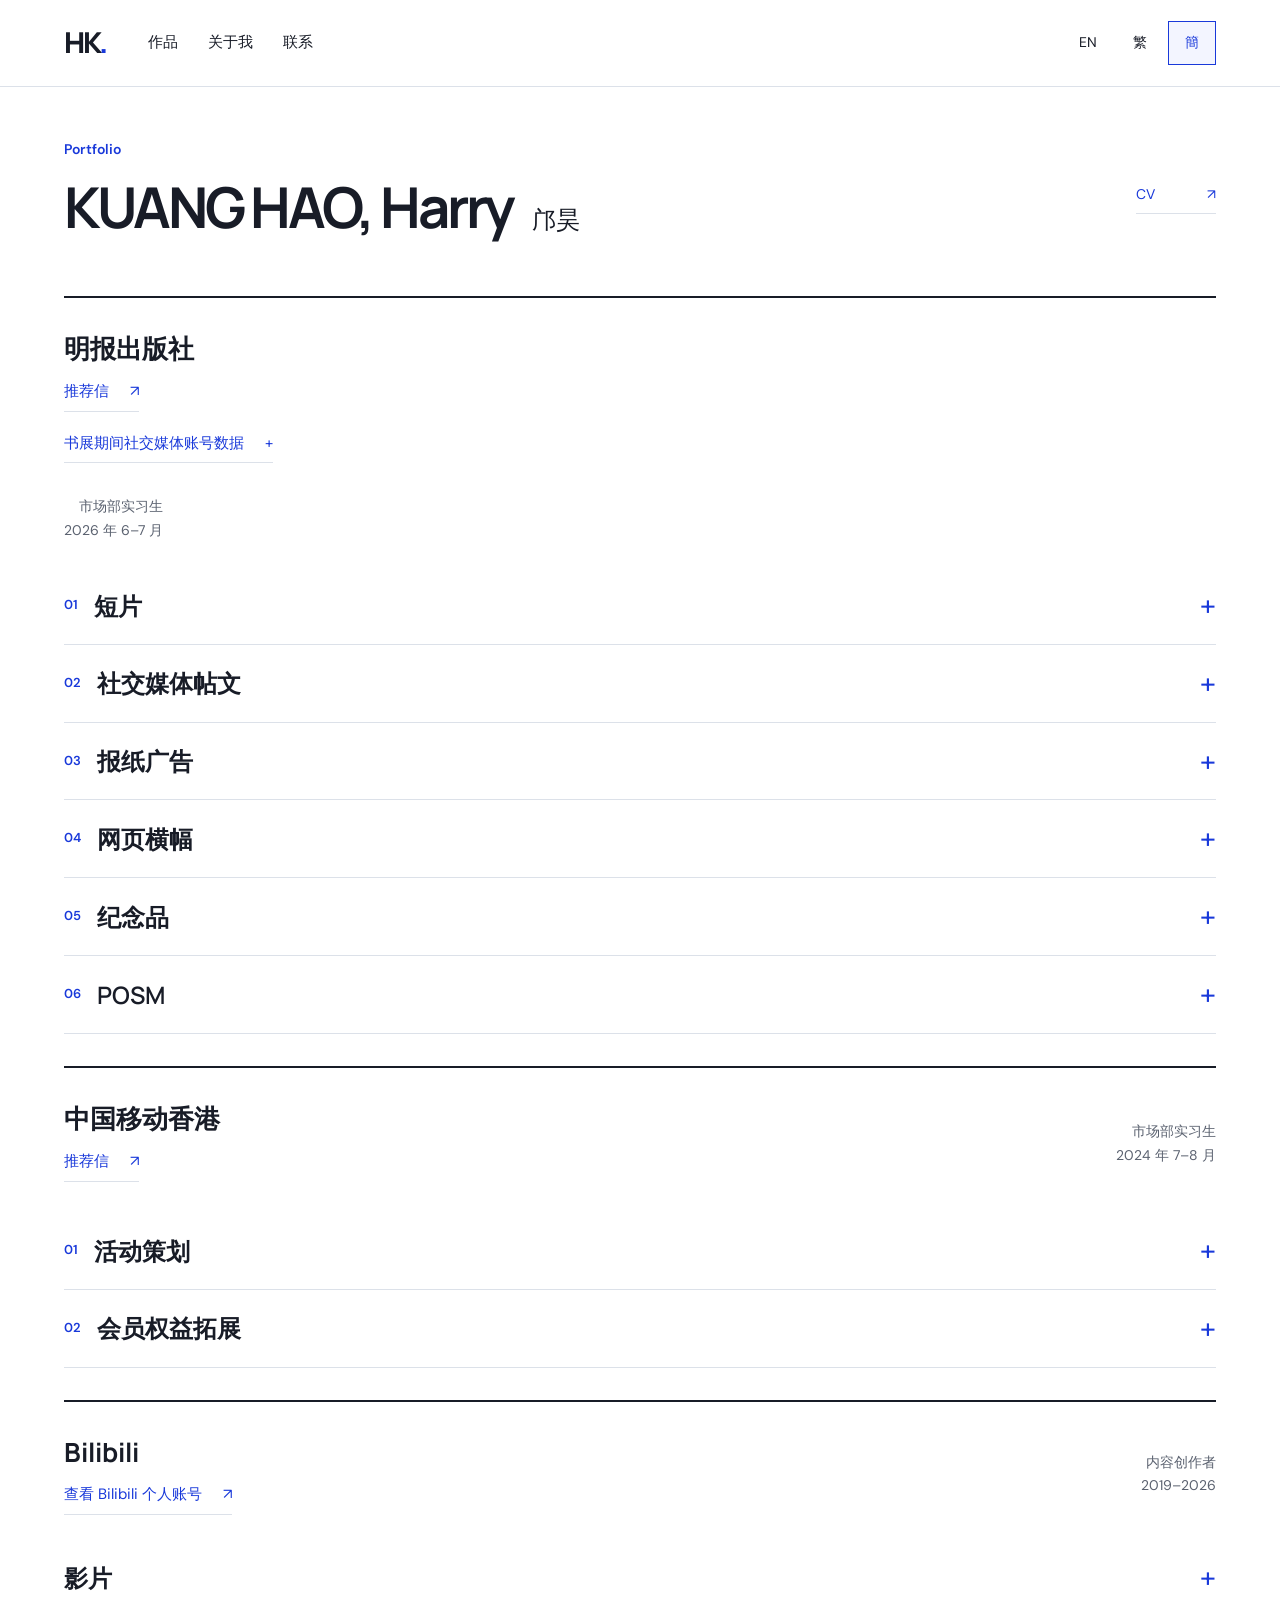
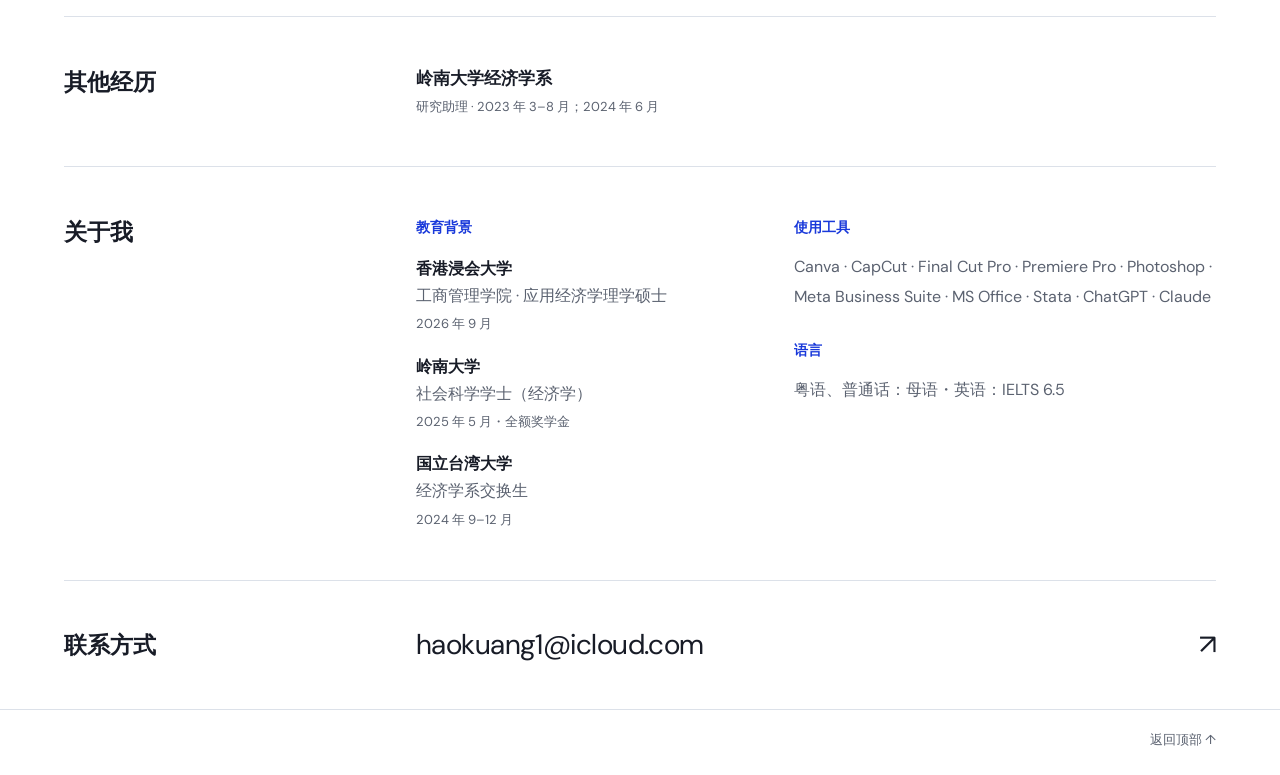
==== commit a564dbf6: "Optimize portfolio previews and animate disclosures" ====
--- a/zh-hans/index.html
+++ b/zh-hans/index.html
@@ -1,13 +1,13 @@
 <!doctype html><html lang="zh-Hans"><head><meta charset="utf-8"><meta name="viewport" content="width=device-width,initial-scale=1"><title>KUANG HAO, Harry | Portfolio</title><meta name="description" content="邝昊的市场推广作品集，展示明报出版社实习期间的短片、社交媒体帖文、报纸广告、网页横幅及纪念品订购工作。"><meta name="robots" content="noindex,nofollow"><meta name="theme-color" content="#1939da"><link rel="icon" href="../assets/favicon.svg" type="image/svg+xml"><link rel="stylesheet" href="../styles.css"><script src="../site.js" defer></script></head><body><a class="skip-link" href="#main">跳至内容</a>
 <header class="site-header"><a class="wordmark" href="../zh-hans/index.html" aria-label="KUANG HAO, Harry">HK<span>.</span></a><nav aria-label="主要导航"><a href="#work">作品</a><a href="#about">关于我</a><a href="#contact">联系</a></nav><nav class="languages" aria-label="语言"><a href="../" lang="en" hreflang="en" data-language-link >EN</a><a href="../zh-hant/index.html" lang="zh-Hant" hreflang="zh-Hant" data-language-link >繁</a><a href="../zh-hans/index.html" lang="zh-Hans" hreflang="zh-Hans" data-language-link aria-current="page">簡</a></nav></header>
 <main id="main"><section class="intro"><div><p class="eyebrow">Portfolio</p><h1>KUANG HAO, Harry<span>邝昊</span></h1></div><div class="document-links"><a href="../assets/harry-kuang-cv-zh.pdf" target="_blank" rel="noopener">CV <span aria-hidden="true">↗</span></a></div></section>
-<section id="work" class="selected-work"><div class="project-heading"><div><h2>明报出版社</h2><div class="employer-links"><a class="recommendation-link" href="../assets/harry-kuang-recommendation-zh.pdf" target="_blank" rel="noopener">推荐信 <span aria-hidden="true">↗</span></a><details class="account-analytics"><summary class="recommendation-link">书展期间社交媒体账号数据 <span aria-hidden="true">+</span></summary><div class="analytics-gallery"><figure class="work-image "><a href="../assets/video-evidence-5.png" target="_blank" rel="noopener" aria-label="Instagram 后台数据 · 2026年7月15–21日 · 完整图片于新标签页打开"><img src="../assets/video-evidence-5.png" alt="Instagram 后台数据 · 2026年7月15–21日" width="2544" height="1796" loading="lazy" decoding="async"></a><figcaption><span>Instagram 后台数据 · 2026年7月15–21日</span><a href="../assets/video-evidence-5.png" target="_blank" rel="noopener">查看完整图片 <span aria-hidden="true">↗</span></a></figcaption></figure><figure class="work-image "><a href="../assets/video-evidence-6.png" target="_blank" rel="noopener" aria-label="Facebook 后台数据 · 2026年7月15–21日 · 完整图片于新标签页打开"><img src="../assets/video-evidence-6.png" alt="Facebook 后台数据 · 2026年7月15–21日" width="2520" height="1800" loading="lazy" decoding="async"></a><figcaption><span>Facebook 后台数据 · 2026年7月15–21日</span><a href="../assets/video-evidence-6.png" target="_blank" rel="noopener">查看完整图片 <span aria-hidden="true">↗</span></a></figcaption></figure></div></details></div></div><p class="project-meta">市场部实习生<span>2026 年 6–7 月</span></p></div>
-<details id="videos" class="work-section"><summary class="work-toggle"><span class="work-heading-title"><span class="section-number">01</span><h3>短片</h3></span><span class="toggle-mark" aria-hidden="true">+</span></summary><div class="work-body"><p class="work-role"><span class="role-label">我的职责</span>负责编剧及参演，使用 CapCut、Final Cut Pro 剪辑，并通过 Meta Business Suite 发布；书展短片每条由拍摄到发布约 30 分钟。</p><div class="media-grid featured-grid"><article class="media-card featured-card"><div class="media-heading"><span class="media-type">REELS / 01</span><span class="instagram-label">Instagram</span></div><h4>POV:當老細叫我宣傳明報出版社攤位</h4><details open class="instagram-preview" data-media-url="https://www.instagram.com/p/Day_UALFGON/" data-preview-title="POV:當老細叫我宣傳明報出版社攤位 · Instagram"><summary>加载 Instagram 预览 <span aria-hidden="true">+</span></summary><div class="embed-slot"></div><p class="preview-help">如预览未能显示，可前往 Instagram 查看原帖。</p></details><a class="media-link" href="https://www.instagram.com/p/Day_UALFGON/" target="_blank" rel="noopener">前往 Instagram 观看 <span aria-hidden="true">↗</span></a></article><article class="media-card featured-card"><div class="media-heading"><span class="media-type">REELS / 02</span><span class="instagram-label">Instagram</span></div><h4>POV：當老細鍾意咗上鏡宣傳 EP2</h4><details open class="instagram-preview" data-media-url="https://www.instagram.com/reel/Da7lSFUlX2M/" data-preview-title="POV：當老細鍾意咗上鏡宣傳 EP2 · Instagram"><summary>加载 Instagram 预览 <span aria-hidden="true">+</span></summary><div class="embed-slot"></div><p class="preview-help">如预览未能显示，可前往 Instagram 查看原帖。</p></details><a class="media-link" href="https://www.instagram.com/reel/Da7lSFUlX2M/" target="_blank" rel="noopener">前往 Instagram 观看 <span aria-hidden="true">↗</span></a></article></div><details class="more-videos"><summary>更多 <span>04 <span aria-hidden="true">+</span></span></summary><div class="video-links"><a href="https://www.instagram.com/reel/Da1oa47iG-D/" target="_blank" rel="noopener"><span>老細鍾意咗上鏡宣傳</span><span aria-hidden="true">↗</span></a><a href="https://www.instagram.com/reel/Da-CCahTH-Q/" target="_blank" rel="noopener"><span>老細鍾意咗上鏡宣傳 EP3</span><span aria-hidden="true">↗</span></a><a href="https://www.instagram.com/reel/DbCXE8LDy8h/" target="_blank" rel="noopener"><span>書展最後一日</span><span aria-hidden="true">↗</span></a><a href="https://www.instagram.com/reel/Da_2AyOidZS/" target="_blank" rel="noopener"><span>書展Day6:明報攤位歡迎你</span><span aria-hidden="true">↗</span></a></div></details><details class="more-videos evidence"><summary>工程文件截图 <span aria-hidden="true">+</span></summary><div class="evidence-gallery"><figure class="work-image "><a href="../assets/video-evidence-1.png" target="_blank" rel="noopener" aria-label="剪辑工程 · 01 · 完整图片于新标签页打开"><img src="../assets/video-evidence-1.png" alt="剪辑工程 · 01" width="3184" height="1986" loading="lazy" decoding="async"></a><figcaption><span>剪辑工程 · 01</span><a href="../assets/video-evidence-1.png" target="_blank" rel="noopener">查看完整图片 <span aria-hidden="true">↗</span></a></figcaption></figure><figure class="work-image "><a href="../assets/video-evidence-2.png" target="_blank" rel="noopener" aria-label="剪辑工程 · 02 · 完整图片于新标签页打开"><img src="../assets/video-evidence-2.png" alt="剪辑工程 · 02" width="3178" height="1992" loading="lazy" decoding="async"></a><figcaption><span>剪辑工程 · 02</span><a href="../assets/video-evidence-2.png" target="_blank" rel="noopener">查看完整图片 <span aria-hidden="true">↗</span></a></figcaption></figure><figure class="work-image "><a href="../assets/video-evidence-3.png" target="_blank" rel="noopener" aria-label="剪辑工程 · 03 · 完整图片于新标签页打开"><img src="../assets/video-evidence-3.png" alt="剪辑工程 · 03" width="3194" height="2008" loading="lazy" decoding="async"></a><figcaption><span>剪辑工程 · 03</span><a href="../assets/video-evidence-3.png" target="_blank" rel="noopener">查看完整图片 <span aria-hidden="true">↗</span></a></figcaption></figure><figure class="work-image "><a href="../assets/video-evidence-4.png" target="_blank" rel="noopener" aria-label="剪辑工程 · 04 · 完整图片于新标签页打开"><img src="../assets/video-evidence-4.png" alt="剪辑工程 · 04" width="3248" height="2006" loading="lazy" decoding="async"></a><figcaption><span>剪辑工程 · 04</span><a href="../assets/video-evidence-4.png" target="_blank" rel="noopener">查看完整图片 <span aria-hidden="true">↗</span></a></figcaption></figure></div></details></div></details>
-<details id="social" class="work-section"><summary class="work-toggle"><span class="work-heading-title"><span class="section-number">02</span><h3>社交媒体帖文</h3></span><span class="toggle-mark" aria-hidden="true">+</span></summary><div class="work-body"><p class="work-role"><span class="role-label">我的职责</span>使用 Canva 设计、撰写文案，并通过 Meta Business Suite 排程及发布。</p><div class="media-grid post-grid"><article class="media-card "><div class="media-heading"><span class="media-type">POST / 01</span><span class="instagram-label">Instagram</span></div><h4>2026香港书展宣传</h4><details open class="instagram-preview" data-media-url="https://www.instagram.com/p/DanMdPYDUCZ/" data-preview-title="2026香港书展宣传 · Instagram"><summary>加载 Instagram 预览 <span aria-hidden="true">+</span></summary><div class="embed-slot"></div><p class="preview-help">如预览未能显示，可前往 Instagram 查看原帖。</p></details><a class="media-link" href="https://www.instagram.com/p/DanMdPYDUCZ/" target="_blank" rel="noopener">查看 Instagram 原帖 <span aria-hidden="true">↗</span></a></article><article class="media-card "><div class="media-heading"><span class="media-type">POST / 02</span><span class="instagram-label">Instagram</span></div><h4>新书宣传《原振俠系列少年版07》</h4><details open class="instagram-preview" data-media-url="https://www.instagram.com/p/DaSpjcfjydP/" data-preview-title="新书宣传《原振俠系列少年版07》 · Instagram"><summary>加载 Instagram 预览 <span aria-hidden="true">+</span></summary><div class="embed-slot"></div><p class="preview-help">如预览未能显示，可前往 Instagram 查看原帖。</p></details><a class="media-link" href="https://www.instagram.com/p/DaSpjcfjydP/" target="_blank" rel="noopener">查看 Instagram 原帖 <span aria-hidden="true">↗</span></a></article><article class="media-card "><div class="media-heading"><span class="media-type">POST / 03</span><span class="instagram-label">Instagram</span></div><h4>新书宣传《迪迪的Diary4 浪漫一場》</h4><details open class="instagram-preview" data-media-url="https://www.instagram.com/p/DaVOgICCC4B/" data-preview-title="新书宣传《迪迪的Diary4 浪漫一場》 · Instagram"><summary>加载 Instagram 预览 <span aria-hidden="true">+</span></summary><div class="embed-slot"></div><p class="preview-help">如预览未能显示，可前往 Instagram 查看原帖。</p></details><a class="media-link" href="https://www.instagram.com/p/DaVOgICCC4B/" target="_blank" rel="noopener">查看 Instagram 原帖 <span aria-hidden="true">↗</span></a></article><article class="media-card "><div class="media-heading"><span class="media-type">POST / 04</span><span class="instagram-label">Instagram</span></div><h4>新书宣传《醫言有理》</h4><details open class="instagram-preview" data-media-url="https://www.instagram.com/p/DaaRFUDjQ9M/" data-preview-title="新书宣传《醫言有理》 · Instagram"><summary>加载 Instagram 预览 <span aria-hidden="true">+</span></summary><div class="embed-slot"></div><p class="preview-help">如预览未能显示，可前往 Instagram 查看原帖。</p></details><a class="media-link" href="https://www.instagram.com/p/DaaRFUDjQ9M/" target="_blank" rel="noopener">查看 Instagram 原帖 <span aria-hidden="true">↗</span></a></article><article class="media-card "><div class="media-heading"><span class="media-type">POST / 05</span><span class="instagram-label">Facebook</span></div><h4>文化讲座宣传1</h4><figure class="work-image "><a href="../assets/facebook-cultural-talk.jpg" target="_blank" rel="noopener" aria-label="文化讲座宣传1 · 完整图片于新标签页打开"><img src="../assets/facebook-cultural-talk.jpg" alt="文化讲座宣传1" width="1179" height="2157" loading="lazy" decoding="async"></a><figcaption><span>文化讲座宣传1</span><a href="../assets/facebook-cultural-talk.jpg" target="_blank" rel="noopener">查看完整图片 <span aria-hidden="true">↗</span></a></figcaption></figure><a class="media-link" href="https://www.facebook.com/share/p/1K368RgWjb/" target="_blank" rel="noopener">查看 Facebook 原帖 <span aria-hidden="true">↗</span></a></article></div></div></details>
-<details id="print" class="work-section"><summary class="work-toggle"><span class="work-heading-title"><span class="section-number">03</span><h3>报纸广告</h3></span><span class="toggle-mark" aria-hidden="true">+</span></summary><div class="work-body"><p class="work-role"><span class="role-label">我的职责</span>撰写文案、排版及编排广告刊登日期。</p><div class="print-grid"><figure class="work-image "><a href="../assets/newspaper-cuson.jpg" target="_blank" rel="noopener" aria-label="《怪叔叔の網絡散步道》 · 完整图片于新标签页打开"><img src="../assets/newspaper-cuson.jpg" alt="《怪叔叔の網絡散步道》" width="1279" height="2045" loading="lazy" decoding="async"></a><figcaption><span>《怪叔叔の網絡散步道》</span><a href="../assets/newspaper-cuson.jpg" target="_blank" rel="noopener">查看完整图片 <span aria-hidden="true">↗</span></a></figcaption></figure><figure class="work-image "><a href="../assets/newspaper-romance.jpg" target="_blank" rel="noopener" aria-label="《迪迪的Diary4 浪漫一場》 · 完整图片于新标签页打开"><img src="../assets/newspaper-romance.jpg" alt="《迪迪的Diary4 浪漫一場》" width="1279" height="2040" loading="lazy" decoding="async"></a><figcaption><span>《迪迪的Diary4 浪漫一場》</span><a href="../assets/newspaper-romance.jpg" target="_blank" rel="noopener">查看完整图片 <span aria-hidden="true">↗</span></a></figcaption></figure><figure class="work-image "><a href="../assets/newspaper-medical.jpg" target="_blank" rel="noopener" aria-label="《醫言有理》 · 完整图片于新标签页打开"><img src="../assets/newspaper-medical.jpg" alt="《醫言有理》" width="1279" height="2029" loading="lazy" decoding="async"></a><figcaption><span>《醫言有理》</span><a href="../assets/newspaper-medical.jpg" target="_blank" rel="noopener">查看完整图片 <span aria-hidden="true">↗</span></a></figcaption></figure></div></div></details>
-<details id="banners" class="work-section"><summary class="work-toggle"><span class="work-heading-title"><span class="section-number">04</span><h3>网页横幅</h3></span><span class="toggle-mark" aria-hidden="true">+</span></summary><div class="work-body"><p class="work-role"><span class="role-label">我的职责</span>使用 Canva 设计网页横幅。</p><div class="banner-gallery"><figure class="work-image "><a href="../assets/banner-book-fair.png" target="_blank" rel="noopener" aria-label="2026 香港书展 · 完整图片于新标签页打开"><img src="../assets/banner-book-fair.png" alt="2026 香港书展" width="3024" height="846" loading="lazy" decoding="async"></a><figcaption><span>2026 香港书展</span><a href="../assets/banner-book-fair.png" target="_blank" rel="noopener">查看完整图片 <span aria-hidden="true">↗</span></a></figcaption></figure><figure class="work-image "><a href="../assets/banner-yuen.png" target="_blank" rel="noopener" aria-label="《原振俠少年版》 · 完整图片于新标签页打开"><img src="../assets/banner-yuen.png" alt="《原振俠少年版》" width="3076" height="900" loading="lazy" decoding="async"></a><figcaption><span>《原振俠少年版》</span><a href="../assets/banner-yuen.png" target="_blank" rel="noopener">查看完整图片 <span aria-hidden="true">↗</span></a></figcaption></figure><figure class="work-image "><a href="../assets/banner-cinema.png" target="_blank" rel="noopener" aria-label="《光影裏的永恆回憶》系列 · 完整图片于新标签页打开"><img src="../assets/banner-cinema.png" alt="《光影裏的永恆回憶》系列" width="3050" height="858" loading="lazy" decoding="async"></a><figcaption><span>《光影裏的永恆回憶》系列</span><a href="../assets/banner-cinema.png" target="_blank" rel="noopener">查看完整图片 <span aria-hidden="true">↗</span></a></figcaption></figure><figure class="work-image "><a href="../assets/banner-wisely.png" target="_blank" rel="noopener" aria-label="《衛斯理少年版》系列推广 · 完整图片于新标签页打开"><img src="../assets/banner-wisely.png" alt="《衛斯理少年版》系列推广" width="3042" height="890" loading="lazy" decoding="async"></a><figcaption><span>《衛斯理少年版》系列推广</span><a href="../assets/banner-wisely.png" target="_blank" rel="noopener">查看完整图片 <span aria-hidden="true">↗</span></a></figcaption></figure></div></div></details>
-<details id="merchandise" class="work-section"><summary class="work-toggle"><span class="work-heading-title"><span class="section-number">05</span><h3>纪念品</h3></span><span class="toggle-mark" aria-hidden="true">+</span></summary><div class="work-body"><p class="work-role"><span class="role-label">我的职责</span>参与品类讨论及订购。</p><div class="merch-grid"><figure class="work-image folder-photo"><a href="../assets/promotional-folders.jpg" target="_blank" rel="noopener" aria-label="文件夹 · 完整图片于新标签页打开"><img src="../assets/promotional-folders.jpg" alt="文件夹" width="4284" height="3904" loading="lazy" decoding="async"></a><figcaption><span>文件夹</span><a href="../assets/promotional-folders.jpg" target="_blank" rel="noopener">查看完整图片 <span aria-hidden="true">↗</span></a></figcaption></figure><div class="worksheet-gallery"><figure class="work-image "><a href="../assets/order-sheet-01.jpg" target="_blank" rel="noopener" aria-label="订购工作表・01 · 完整图片于新标签页打开"><img src="../assets/order-sheet-01.jpg" alt="订购工作表・01" width="2262" height="1294" loading="lazy" decoding="async"></a><figcaption><span>订购工作表・01</span><a href="../assets/order-sheet-01.jpg" target="_blank" rel="noopener">查看完整图片 <span aria-hidden="true">↗</span></a></figcaption></figure><figure class="work-image "><a href="../assets/order-sheet-02.jpg" target="_blank" rel="noopener" aria-label="订购工作表・02 · 完整图片于新标签页打开"><img src="../assets/order-sheet-02.jpg" alt="订购工作表・02" width="2268" height="1420" loading="lazy" decoding="async"></a><figcaption><span>订购工作表・02</span><a href="../assets/order-sheet-02.jpg" target="_blank" rel="noopener">查看完整图片 <span aria-hidden="true">↗</span></a></figcaption></figure></div></div></div></details><details id="posm" class="work-section"><summary class="work-toggle"><span class="work-heading-title"><span class="section-number">06</span><h3>POSM</h3></span><span class="toggle-mark" aria-hidden="true">+</span></summary><div class="work-body"><p class="work-role"><span class="role-label">我的职责</span>负责创意构思、文案撰写及初步布局草图设计。</p><div class="posm-gallery"><figure class="work-image "><a href="../assets/posm-display-board.jpg" target="_blank" rel="noopener" aria-label="展板 · 完整图片于新标签页打开"><img src="../assets/posm-display-board.jpg" alt="展板" width="1453" height="1279" loading="lazy" decoding="async"></a><figcaption><span>展板</span><a href="../assets/posm-display-board.jpg" target="_blank" rel="noopener">查看完整图片 <span aria-hidden="true">↗</span></a></figcaption></figure><figure class="work-image "><a href="../assets/posm-overhead-banner.jpg" target="_blank" rel="noopener" aria-label="顶部横幅 · 完整图片于新标签页打开"><img src="../assets/posm-overhead-banner.jpg" alt="顶部横幅" width="2542" height="1279" loading="lazy" decoding="async"></a><figcaption><span>顶部横幅</span><a href="../assets/posm-overhead-banner.jpg" target="_blank" rel="noopener">查看完整图片 <span aria-hidden="true">↗</span></a></figcaption></figure><figure class="work-image "><a href="../assets/posm-information-board.jpg" target="_blank" rel="noopener" aria-label="信息看板 · 完整图片于新标签页打开"><img src="../assets/posm-information-board.jpg" alt="信息看板" width="1279" height="1416" loading="lazy" decoding="async"></a><figcaption><span>信息看板</span><a href="../assets/posm-information-board.jpg" target="_blank" rel="noopener">查看完整图片 <span aria-hidden="true">↗</span></a></figcaption></figure><figure class="work-image "><a href="../assets/posm-book-display.jpg" target="_blank" rel="noopener" aria-label="书籍展柜 · 完整图片于新标签页打开"><img src="../assets/posm-book-display.jpg" alt="书籍展柜" width="1279" height="1706" loading="lazy" decoding="async"></a><figcaption><span>书籍展柜</span><a href="../assets/posm-book-display.jpg" target="_blank" rel="noopener">查看完整图片 <span aria-hidden="true">↗</span></a></figcaption></figure><figure class="work-image "><a href="../assets/posm-booth-signage.jpg" target="_blank" rel="noopener" aria-label="展位指示牌 · 完整图片于新标签页打开"><img src="../assets/posm-booth-signage.jpg" alt="展位指示牌" width="715" height="1272" loading="lazy" decoding="async"></a><figcaption><span>展位指示牌</span><a href="../assets/posm-booth-signage.jpg" target="_blank" rel="noopener">查看完整图片 <span aria-hidden="true">↗</span></a></figcaption></figure></div></div></details></section>
-<section id="cmhk" class="selected-work employer-section"><div class="project-heading"><div><h2>中国移动香港</h2><a class="recommendation-link" href="../assets/harry-kuang-cmhk-recommendation.pdf" target="_blank" rel="noopener">推荐信 <span aria-hidden="true">↗</span></a></div><p class="project-meta">市场部实习生<span>2024 年 7–8 月</span></p></div><details id="cmhk-events" class="work-section"><summary class="work-toggle"><span class="work-heading-title"><span class="section-number">01</span><h3>活动策划</h3></span><span class="toggle-mark" aria-hidden="true">+</span></summary><div class="work-body"><p class="work-role"><span class="role-label">我的职责</span>负责规划活动流程、准备物料、邀约客人、预订场地及活动执行。</p><div class="posm-gallery"><figure class="work-image "><a href="../assets/cmhk-event-1.jpg" target="_blank" rel="noopener" aria-label="作家讲座 · 完整图片于新标签页打开"><img src="../assets/cmhk-event-1.jpg" alt="作家讲座" width="6633" height="4422" loading="lazy" decoding="async"></a><figcaption><span>作家讲座</span><a href="../assets/cmhk-event-1.jpg" target="_blank" rel="noopener">查看完整图片 <span aria-hidden="true">↗</span></a></figcaption></figure><figure class="work-image "><a href="../assets/cmhk-event-2.jpg" target="_blank" rel="noopener" aria-label="会员活动 · 完整图片于新标签页打开"><img src="../assets/cmhk-event-2.jpg" alt="会员活动" width="6720" height="4480" loading="lazy" decoding="async"></a><figcaption><span>会员活动</span><a href="../assets/cmhk-event-2.jpg" target="_blank" rel="noopener">查看完整图片 <span aria-hidden="true">↗</span></a></figcaption></figure><figure class="work-image "><a href="../assets/cmhk-event-3.png" target="_blank" rel="noopener" aria-label="Samsung 体验活动 · 完整图片于新标签页打开"><img src="../assets/cmhk-event-3.png" alt="Samsung 体验活动" width="800" height="1000" loading="lazy" decoding="async"></a><figcaption><span>Samsung 体验活动</span><a href="../assets/cmhk-event-3.png" target="_blank" rel="noopener">查看完整图片 <span aria-hidden="true">↗</span></a></figcaption></figure><figure class="work-image "><a href="../assets/cmhk-event-4.png" target="_blank" rel="noopener" aria-label="活动优惠物料 · 完整图片于新标签页打开"><img src="../assets/cmhk-event-4.png" alt="活动优惠物料" width="2342" height="1318" loading="lazy" decoding="async"></a><figcaption><span>活动优惠物料</span><a href="../assets/cmhk-event-4.png" target="_blank" rel="noopener">查看完整图片 <span aria-hidden="true">↗</span></a></figcaption></figure></div></div></details><details id="cmhk-benefits" class="work-section"><summary class="work-toggle"><span class="work-heading-title"><span class="section-number">02</span><h3>会员权益拓展</h3></span><span class="toggle-mark" aria-hidden="true">+</span></summary><div class="work-body"><p class="work-role"><span class="role-label">我的职责</span>负责用户调研、收集数据、与外部企业客户初步洽谈，以及撰写会员权益规则和客服文档。</p><div class="posm-gallery"><figure class="work-image "><a href="../assets/cmhk-benefits-1.jpg" target="_blank" rel="noopener" aria-label="会员权益页面 · 完整图片于新标签页打开"><img src="../assets/cmhk-benefits-1.jpg" alt="会员权益页面" width="1080" height="2341" loading="lazy" decoding="async"></a><figcaption><span>会员权益页面</span><a href="../assets/cmhk-benefits-1.jpg" target="_blank" rel="noopener">查看完整图片 <span aria-hidden="true">↗</span></a></figcaption></figure><figure class="work-image "><a href="../assets/cmhk-benefits-2.png" target="_blank" rel="noopener" aria-label="会员权益规则 · 完整图片于新标签页打开"><img src="../assets/cmhk-benefits-2.png" alt="会员权益规则" width="1878" height="1584" loading="lazy" decoding="async"></a><figcaption><span>会员权益规则</span><a href="../assets/cmhk-benefits-2.png" target="_blank" rel="noopener">查看完整图片 <span aria-hidden="true">↗</span></a></figcaption></figure></div></div></details></section>
+<section id="work" class="selected-work"><div class="project-heading"><div><h2>明报出版社</h2><div class="employer-links"><a class="recommendation-link" href="../assets/harry-kuang-recommendation-zh.pdf" target="_blank" rel="noopener">推荐信 <span aria-hidden="true">↗</span></a><details class="account-analytics"><summary class="recommendation-link">书展期间社交媒体账号数据 <span aria-hidden="true">+</span></summary><div class="analytics-gallery"><figure class="work-image "><a href="../assets/video-evidence-5.png" target="_blank" rel="noopener" aria-label="Instagram 后台数据 · 2026年7月15–21日 · 完整图片于新标签页打开"><img srcset="../assets/previews/video-evidence-5-480.webp 480w, ../assets/previews/video-evidence-5-960.webp 960w, ../assets/previews/video-evidence-5-1440.webp 1440w" sizes="auto, (max-width: 700px) 88vw, (max-width: 1320px) 90vw, 1188px" src="../assets/previews/video-evidence-5-960.webp" alt="Instagram 后台数据 · 2026年7月15–21日" width="2544" height="1796" loading="lazy" decoding="async"></a><figcaption><span>Instagram 后台数据 · 2026年7月15–21日</span><a href="../assets/video-evidence-5.png" target="_blank" rel="noopener">查看完整图片 <span aria-hidden="true">↗</span></a></figcaption></figure><figure class="work-image "><a href="../assets/video-evidence-6.png" target="_blank" rel="noopener" aria-label="Facebook 后台数据 · 2026年7月15–21日 · 完整图片于新标签页打开"><img srcset="../assets/previews/video-evidence-6-480.webp 480w, ../assets/previews/video-evidence-6-960.webp 960w, ../assets/previews/video-evidence-6-1440.webp 1440w" sizes="auto, (max-width: 700px) 88vw, (max-width: 1320px) 90vw, 1188px" src="../assets/previews/video-evidence-6-960.webp" alt="Facebook 后台数据 · 2026年7月15–21日" width="2520" height="1800" loading="lazy" decoding="async"></a><figcaption><span>Facebook 后台数据 · 2026年7月15–21日</span><a href="../assets/video-evidence-6.png" target="_blank" rel="noopener">查看完整图片 <span aria-hidden="true">↗</span></a></figcaption></figure></div></details></div></div><p class="project-meta">市场部实习生<span>2026 年 6–7 月</span></p></div>
+<details id="videos" class="work-section"><summary class="work-toggle"><span class="work-heading-title"><span class="section-number">01</span><h3>短片</h3></span><span class="toggle-mark" aria-hidden="true">+</span></summary><div class="work-body"><p class="work-role"><span class="role-label">我的职责</span>负责编剧及参演，使用 CapCut、Final Cut Pro 剪辑，并通过 Meta Business Suite 发布；书展短片每条由拍摄到发布约 30 分钟。</p><div class="media-grid featured-grid"><article class="media-card featured-card"><div class="media-heading"><span class="media-type">REELS / 01</span><span class="instagram-label">Instagram</span></div><h4>POV:當老細叫我宣傳明報出版社攤位</h4><details open class="instagram-preview" data-media-url="https://www.instagram.com/p/Day_UALFGON/" data-preview-title="POV:當老細叫我宣傳明報出版社攤位 · Instagram"><summary>加载 Instagram 预览 <span aria-hidden="true">+</span></summary><div class="embed-slot"></div><p class="preview-help">如预览未能显示，可前往 Instagram 查看原帖。</p></details><a class="media-link" href="https://www.instagram.com/p/Day_UALFGON/" target="_blank" rel="noopener">前往 Instagram 观看 <span aria-hidden="true">↗</span></a></article><article class="media-card featured-card"><div class="media-heading"><span class="media-type">REELS / 02</span><span class="instagram-label">Instagram</span></div><h4>POV：當老細鍾意咗上鏡宣傳 EP2</h4><details open class="instagram-preview" data-media-url="https://www.instagram.com/reel/Da7lSFUlX2M/" data-preview-title="POV：當老細鍾意咗上鏡宣傳 EP2 · Instagram"><summary>加载 Instagram 预览 <span aria-hidden="true">+</span></summary><div class="embed-slot"></div><p class="preview-help">如预览未能显示，可前往 Instagram 查看原帖。</p></details><a class="media-link" href="https://www.instagram.com/reel/Da7lSFUlX2M/" target="_blank" rel="noopener">前往 Instagram 观看 <span aria-hidden="true">↗</span></a></article></div><details class="more-videos"><summary>更多 <span>04 <span aria-hidden="true">+</span></span></summary><div class="video-links"><a href="https://www.instagram.com/reel/Da1oa47iG-D/" target="_blank" rel="noopener"><span>老細鍾意咗上鏡宣傳</span><span aria-hidden="true">↗</span></a><a href="https://www.instagram.com/reel/Da-CCahTH-Q/" target="_blank" rel="noopener"><span>老細鍾意咗上鏡宣傳 EP3</span><span aria-hidden="true">↗</span></a><a href="https://www.instagram.com/reel/DbCXE8LDy8h/" target="_blank" rel="noopener"><span>書展最後一日</span><span aria-hidden="true">↗</span></a><a href="https://www.instagram.com/reel/Da_2AyOidZS/" target="_blank" rel="noopener"><span>書展Day6:明報攤位歡迎你</span><span aria-hidden="true">↗</span></a></div></details><details class="more-videos evidence"><summary>工程文件截图 <span aria-hidden="true">+</span></summary><div class="evidence-gallery"><figure class="work-image "><a href="../assets/video-evidence-1.png" target="_blank" rel="noopener" aria-label="剪辑工程 · 01 · 完整图片于新标签页打开"><img srcset="../assets/previews/video-evidence-1-480.webp 480w, ../assets/previews/video-evidence-1-960.webp 960w, ../assets/previews/video-evidence-1-1440.webp 1440w" sizes="auto, (max-width: 700px) 88vw, (max-width: 1320px) 90vw, 1188px" src="../assets/previews/video-evidence-1-960.webp" alt="剪辑工程 · 01" width="3184" height="1986" loading="lazy" decoding="async"></a><figcaption><span>剪辑工程 · 01</span><a href="../assets/video-evidence-1.png" target="_blank" rel="noopener">查看完整图片 <span aria-hidden="true">↗</span></a></figcaption></figure><figure class="work-image "><a href="../assets/video-evidence-2.png" target="_blank" rel="noopener" aria-label="剪辑工程 · 02 · 完整图片于新标签页打开"><img srcset="../assets/previews/video-evidence-2-480.webp 480w, ../assets/previews/video-evidence-2-960.webp 960w, ../assets/previews/video-evidence-2-1440.webp 1440w" sizes="auto, (max-width: 700px) 88vw, (max-width: 1320px) 90vw, 1188px" src="../assets/previews/video-evidence-2-960.webp" alt="剪辑工程 · 02" width="3178" height="1992" loading="lazy" decoding="async"></a><figcaption><span>剪辑工程 · 02</span><a href="../assets/video-evidence-2.png" target="_blank" rel="noopener">查看完整图片 <span aria-hidden="true">↗</span></a></figcaption></figure><figure class="work-image "><a href="../assets/video-evidence-3.png" target="_blank" rel="noopener" aria-label="剪辑工程 · 03 · 完整图片于新标签页打开"><img srcset="../assets/previews/video-evidence-3-480.webp 480w, ../assets/previews/video-evidence-3-960.webp 960w, ../assets/previews/video-evidence-3-1440.webp 1440w" sizes="auto, (max-width: 700px) 88vw, (max-width: 1320px) 90vw, 1188px" src="../assets/previews/video-evidence-3-960.webp" alt="剪辑工程 · 03" width="3194" height="2008" loading="lazy" decoding="async"></a><figcaption><span>剪辑工程 · 03</span><a href="../assets/video-evidence-3.png" target="_blank" rel="noopener">查看完整图片 <span aria-hidden="true">↗</span></a></figcaption></figure><figure class="work-image "><a href="../assets/video-evidence-4.png" target="_blank" rel="noopener" aria-label="剪辑工程 · 04 · 完整图片于新标签页打开"><img srcset="../assets/previews/video-evidence-4-480.webp 480w, ../assets/previews/video-evidence-4-960.webp 960w, ../assets/previews/video-evidence-4-1440.webp 1440w" sizes="auto, (max-width: 700px) 88vw, (max-width: 1320px) 90vw, 1188px" src="../assets/previews/video-evidence-4-960.webp" alt="剪辑工程 · 04" width="3248" height="2006" loading="lazy" decoding="async"></a><figcaption><span>剪辑工程 · 04</span><a href="../assets/video-evidence-4.png" target="_blank" rel="noopener">查看完整图片 <span aria-hidden="true">↗</span></a></figcaption></figure></div></details></div></details>
+<details id="social" class="work-section"><summary class="work-toggle"><span class="work-heading-title"><span class="section-number">02</span><h3>社交媒体帖文</h3></span><span class="toggle-mark" aria-hidden="true">+</span></summary><div class="work-body"><p class="work-role"><span class="role-label">我的职责</span>使用 Canva 设计、撰写文案，并通过 Meta Business Suite 排程及发布。</p><div class="media-grid post-grid"><article class="media-card "><div class="media-heading"><span class="media-type">POST / 01</span><span class="instagram-label">Instagram</span></div><h4>2026香港书展宣传</h4><details open class="instagram-preview" data-media-url="https://www.instagram.com/p/DanMdPYDUCZ/" data-preview-title="2026香港书展宣传 · Instagram"><summary>加载 Instagram 预览 <span aria-hidden="true">+</span></summary><div class="embed-slot"></div><p class="preview-help">如预览未能显示，可前往 Instagram 查看原帖。</p></details><a class="media-link" href="https://www.instagram.com/p/DanMdPYDUCZ/" target="_blank" rel="noopener">查看 Instagram 原帖 <span aria-hidden="true">↗</span></a></article><article class="media-card "><div class="media-heading"><span class="media-type">POST / 02</span><span class="instagram-label">Instagram</span></div><h4>新书宣传《原振俠系列少年版07》</h4><details open class="instagram-preview" data-media-url="https://www.instagram.com/p/DaSpjcfjydP/" data-preview-title="新书宣传《原振俠系列少年版07》 · Instagram"><summary>加载 Instagram 预览 <span aria-hidden="true">+</span></summary><div class="embed-slot"></div><p class="preview-help">如预览未能显示，可前往 Instagram 查看原帖。</p></details><a class="media-link" href="https://www.instagram.com/p/DaSpjcfjydP/" target="_blank" rel="noopener">查看 Instagram 原帖 <span aria-hidden="true">↗</span></a></article><article class="media-card "><div class="media-heading"><span class="media-type">POST / 03</span><span class="instagram-label">Instagram</span></div><h4>新书宣传《迪迪的Diary4 浪漫一場》</h4><details open class="instagram-preview" data-media-url="https://www.instagram.com/p/DaVOgICCC4B/" data-preview-title="新书宣传《迪迪的Diary4 浪漫一場》 · Instagram"><summary>加载 Instagram 预览 <span aria-hidden="true">+</span></summary><div class="embed-slot"></div><p class="preview-help">如预览未能显示，可前往 Instagram 查看原帖。</p></details><a class="media-link" href="https://www.instagram.com/p/DaVOgICCC4B/" target="_blank" rel="noopener">查看 Instagram 原帖 <span aria-hidden="true">↗</span></a></article><article class="media-card "><div class="media-heading"><span class="media-type">POST / 04</span><span class="instagram-label">Instagram</span></div><h4>新书宣传《醫言有理》</h4><details open class="instagram-preview" data-media-url="https://www.instagram.com/p/DaaRFUDjQ9M/" data-preview-title="新书宣传《醫言有理》 · Instagram"><summary>加载 Instagram 预览 <span aria-hidden="true">+</span></summary><div class="embed-slot"></div><p class="preview-help">如预览未能显示，可前往 Instagram 查看原帖。</p></details><a class="media-link" href="https://www.instagram.com/p/DaaRFUDjQ9M/" target="_blank" rel="noopener">查看 Instagram 原帖 <span aria-hidden="true">↗</span></a></article><article class="media-card "><div class="media-heading"><span class="media-type">POST / 05</span><span class="instagram-label">Facebook</span></div><h4>文化讲座宣传1</h4><figure class="work-image "><a href="../assets/facebook-cultural-talk.jpg" target="_blank" rel="noopener" aria-label="文化讲座宣传1 · 完整图片于新标签页打开"><img srcset="../assets/previews/facebook-cultural-talk-480.webp 480w, ../assets/previews/facebook-cultural-talk-960.webp 960w, ../assets/previews/facebook-cultural-talk-1179.webp 1179w" sizes="auto, (max-width: 700px) 88vw, (max-width: 1320px) 90vw, 1188px" src="../assets/previews/facebook-cultural-talk-960.webp" alt="文化讲座宣传1" width="1179" height="2157" loading="lazy" decoding="async"></a><figcaption><span>文化讲座宣传1</span><a href="../assets/facebook-cultural-talk.jpg" target="_blank" rel="noopener">查看完整图片 <span aria-hidden="true">↗</span></a></figcaption></figure><a class="media-link" href="https://www.facebook.com/share/p/1K368RgWjb/" target="_blank" rel="noopener">查看 Facebook 原帖 <span aria-hidden="true">↗</span></a></article></div></div></details>
+<details id="print" class="work-section"><summary class="work-toggle"><span class="work-heading-title"><span class="section-number">03</span><h3>报纸广告</h3></span><span class="toggle-mark" aria-hidden="true">+</span></summary><div class="work-body"><p class="work-role"><span class="role-label">我的职责</span>撰写文案、排版及编排广告刊登日期。</p><div class="print-grid"><figure class="work-image "><a href="../assets/newspaper-cuson.jpg" target="_blank" rel="noopener" aria-label="《怪叔叔の網絡散步道》 · 完整图片于新标签页打开"><img srcset="../assets/previews/newspaper-cuson-480.webp 480w, ../assets/previews/newspaper-cuson-960.webp 960w, ../assets/previews/newspaper-cuson-1279.webp 1279w" sizes="auto, (max-width: 700px) 88vw, (max-width: 1320px) 90vw, 1188px" src="../assets/previews/newspaper-cuson-960.webp" alt="《怪叔叔の網絡散步道》" width="1279" height="2045" loading="lazy" decoding="async"></a><figcaption><span>《怪叔叔の網絡散步道》</span><a href="../assets/newspaper-cuson.jpg" target="_blank" rel="noopener">查看完整图片 <span aria-hidden="true">↗</span></a></figcaption></figure><figure class="work-image "><a href="../assets/newspaper-romance.jpg" target="_blank" rel="noopener" aria-label="《迪迪的Diary4 浪漫一場》 · 完整图片于新标签页打开"><img srcset="../assets/previews/newspaper-romance-480.webp 480w, ../assets/previews/newspaper-romance-960.webp 960w, ../assets/previews/newspaper-romance-1279.webp 1279w" sizes="auto, (max-width: 700px) 88vw, (max-width: 1320px) 90vw, 1188px" src="../assets/previews/newspaper-romance-960.webp" alt="《迪迪的Diary4 浪漫一場》" width="1279" height="2040" loading="lazy" decoding="async"></a><figcaption><span>《迪迪的Diary4 浪漫一場》</span><a href="../assets/newspaper-romance.jpg" target="_blank" rel="noopener">查看完整图片 <span aria-hidden="true">↗</span></a></figcaption></figure><figure class="work-image "><a href="../assets/newspaper-medical.jpg" target="_blank" rel="noopener" aria-label="《醫言有理》 · 完整图片于新标签页打开"><img srcset="../assets/previews/newspaper-medical-480.webp 480w, ../assets/previews/newspaper-medical-960.webp 960w, ../assets/previews/newspaper-medical-1279.webp 1279w" sizes="auto, (max-width: 700px) 88vw, (max-width: 1320px) 90vw, 1188px" src="../assets/previews/newspaper-medical-960.webp" alt="《醫言有理》" width="1279" height="2029" loading="lazy" decoding="async"></a><figcaption><span>《醫言有理》</span><a href="../assets/newspaper-medical.jpg" target="_blank" rel="noopener">查看完整图片 <span aria-hidden="true">↗</span></a></figcaption></figure></div></div></details>
+<details id="banners" class="work-section"><summary class="work-toggle"><span class="work-heading-title"><span class="section-number">04</span><h3>网页横幅</h3></span><span class="toggle-mark" aria-hidden="true">+</span></summary><div class="work-body"><p class="work-role"><span class="role-label">我的职责</span>使用 Canva 设计网页横幅。</p><div class="banner-gallery"><figure class="work-image "><a href="../assets/banner-book-fair.png" target="_blank" rel="noopener" aria-label="2026 香港书展 · 完整图片于新标签页打开"><img srcset="../assets/previews/banner-book-fair-480.webp 480w, ../assets/previews/banner-book-fair-960.webp 960w, ../assets/previews/banner-book-fair-1440.webp 1440w" sizes="auto, (max-width: 700px) 88vw, (max-width: 1320px) 90vw, 1188px" src="../assets/previews/banner-book-fair-960.webp" alt="2026 香港书展" width="3024" height="846" loading="lazy" decoding="async"></a><figcaption><span>2026 香港书展</span><a href="../assets/banner-book-fair.png" target="_blank" rel="noopener">查看完整图片 <span aria-hidden="true">↗</span></a></figcaption></figure><figure class="work-image "><a href="../assets/banner-yuen.png" target="_blank" rel="noopener" aria-label="《原振俠少年版》 · 完整图片于新标签页打开"><img srcset="../assets/previews/banner-yuen-480.webp 480w, ../assets/previews/banner-yuen-960.webp 960w, ../assets/previews/banner-yuen-1440.webp 1440w" sizes="auto, (max-width: 700px) 88vw, (max-width: 1320px) 90vw, 1188px" src="../assets/previews/banner-yuen-960.webp" alt="《原振俠少年版》" width="3076" height="900" loading="lazy" decoding="async"></a><figcaption><span>《原振俠少年版》</span><a href="../assets/banner-yuen.png" target="_blank" rel="noopener">查看完整图片 <span aria-hidden="true">↗</span></a></figcaption></figure><figure class="work-image "><a href="../assets/banner-cinema.png" target="_blank" rel="noopener" aria-label="《光影裏的永恆回憶》系列 · 完整图片于新标签页打开"><img srcset="../assets/previews/banner-cinema-480.webp 480w, ../assets/previews/banner-cinema-960.webp 960w, ../assets/previews/banner-cinema-1440.webp 1440w" sizes="auto, (max-width: 700px) 88vw, (max-width: 1320px) 90vw, 1188px" src="../assets/previews/banner-cinema-960.webp" alt="《光影裏的永恆回憶》系列" width="3050" height="858" loading="lazy" decoding="async"></a><figcaption><span>《光影裏的永恆回憶》系列</span><a href="../assets/banner-cinema.png" target="_blank" rel="noopener">查看完整图片 <span aria-hidden="true">↗</span></a></figcaption></figure><figure class="work-image "><a href="../assets/banner-wisely.png" target="_blank" rel="noopener" aria-label="《衛斯理少年版》系列推广 · 完整图片于新标签页打开"><img srcset="../assets/previews/banner-wisely-480.webp 480w, ../assets/previews/banner-wisely-960.webp 960w, ../assets/previews/banner-wisely-1440.webp 1440w" sizes="auto, (max-width: 700px) 88vw, (max-width: 1320px) 90vw, 1188px" src="../assets/previews/banner-wisely-960.webp" alt="《衛斯理少年版》系列推广" width="3042" height="890" loading="lazy" decoding="async"></a><figcaption><span>《衛斯理少年版》系列推广</span><a href="../assets/banner-wisely.png" target="_blank" rel="noopener">查看完整图片 <span aria-hidden="true">↗</span></a></figcaption></figure></div></div></details>
+<details id="merchandise" class="work-section"><summary class="work-toggle"><span class="work-heading-title"><span class="section-number">05</span><h3>纪念品</h3></span><span class="toggle-mark" aria-hidden="true">+</span></summary><div class="work-body"><p class="work-role"><span class="role-label">我的职责</span>参与品类讨论及订购。</p><div class="merch-grid"><figure class="work-image folder-photo"><a href="../assets/promotional-folders.jpg" target="_blank" rel="noopener" aria-label="文件夹 · 完整图片于新标签页打开"><img srcset="../assets/previews/promotional-folders-480.webp 480w, ../assets/previews/promotional-folders-960.webp 960w, ../assets/previews/promotional-folders-1440.webp 1440w" sizes="auto, (max-width: 700px) 88vw, (max-width: 1320px) 90vw, 1188px" src="../assets/previews/promotional-folders-960.webp" alt="文件夹" width="4284" height="3904" loading="lazy" decoding="async"></a><figcaption><span>文件夹</span><a href="../assets/promotional-folders.jpg" target="_blank" rel="noopener">查看完整图片 <span aria-hidden="true">↗</span></a></figcaption></figure><div class="worksheet-gallery"><figure class="work-image "><a href="../assets/order-sheet-01.jpg" target="_blank" rel="noopener" aria-label="订购工作表・01 · 完整图片于新标签页打开"><img srcset="../assets/previews/order-sheet-01-480.webp 480w, ../assets/previews/order-sheet-01-960.webp 960w, ../assets/previews/order-sheet-01-1440.webp 1440w" sizes="auto, (max-width: 700px) 88vw, (max-width: 1320px) 90vw, 1188px" src="../assets/previews/order-sheet-01-960.webp" alt="订购工作表・01" width="2262" height="1294" loading="lazy" decoding="async"></a><figcaption><span>订购工作表・01</span><a href="../assets/order-sheet-01.jpg" target="_blank" rel="noopener">查看完整图片 <span aria-hidden="true">↗</span></a></figcaption></figure><figure class="work-image "><a href="../assets/order-sheet-02.jpg" target="_blank" rel="noopener" aria-label="订购工作表・02 · 完整图片于新标签页打开"><img srcset="../assets/previews/order-sheet-02-480.webp 480w, ../assets/previews/order-sheet-02-960.webp 960w, ../assets/previews/order-sheet-02-1440.webp 1440w" sizes="auto, (max-width: 700px) 88vw, (max-width: 1320px) 90vw, 1188px" src="../assets/previews/order-sheet-02-960.webp" alt="订购工作表・02" width="2268" height="1420" loading="lazy" decoding="async"></a><figcaption><span>订购工作表・02</span><a href="../assets/order-sheet-02.jpg" target="_blank" rel="noopener">查看完整图片 <span aria-hidden="true">↗</span></a></figcaption></figure></div></div></div></details><details id="posm" class="work-section"><summary class="work-toggle"><span class="work-heading-title"><span class="section-number">06</span><h3>POSM</h3></span><span class="toggle-mark" aria-hidden="true">+</span></summary><div class="work-body"><p class="work-role"><span class="role-label">我的职责</span>负责创意构思、文案撰写及初步布局草图设计。</p><div class="posm-gallery"><figure class="work-image "><a href="../assets/posm-display-board.jpg" target="_blank" rel="noopener" aria-label="展板 · 完整图片于新标签页打开"><img srcset="../assets/previews/posm-display-board-480.webp 480w, ../assets/previews/posm-display-board-960.webp 960w, ../assets/previews/posm-display-board-1440.webp 1440w" sizes="auto, (max-width: 700px) 88vw, (max-width: 1320px) 90vw, 1188px" src="../assets/previews/posm-display-board-960.webp" alt="展板" width="1453" height="1279" loading="lazy" decoding="async"></a><figcaption><span>展板</span><a href="../assets/posm-display-board.jpg" target="_blank" rel="noopener">查看完整图片 <span aria-hidden="true">↗</span></a></figcaption></figure><figure class="work-image "><a href="../assets/posm-overhead-banner.jpg" target="_blank" rel="noopener" aria-label="顶部横幅 · 完整图片于新标签页打开"><img srcset="../assets/previews/posm-overhead-banner-480.webp 480w, ../assets/previews/posm-overhead-banner-960.webp 960w, ../assets/previews/posm-overhead-banner-1440.webp 1440w" sizes="auto, (max-width: 700px) 88vw, (max-width: 1320px) 90vw, 1188px" src="../assets/previews/posm-overhead-banner-960.webp" alt="顶部横幅" width="2542" height="1279" loading="lazy" decoding="async"></a><figcaption><span>顶部横幅</span><a href="../assets/posm-overhead-banner.jpg" target="_blank" rel="noopener">查看完整图片 <span aria-hidden="true">↗</span></a></figcaption></figure><figure class="work-image "><a href="../assets/posm-information-board.jpg" target="_blank" rel="noopener" aria-label="信息看板 · 完整图片于新标签页打开"><img srcset="../assets/previews/posm-information-board-480.webp 480w, ../assets/previews/posm-information-board-960.webp 960w, ../assets/previews/posm-information-board-1279.webp 1279w" sizes="auto, (max-width: 700px) 88vw, (max-width: 1320px) 90vw, 1188px" src="../assets/previews/posm-information-board-960.webp" alt="信息看板" width="1279" height="1416" loading="lazy" decoding="async"></a><figcaption><span>信息看板</span><a href="../assets/posm-information-board.jpg" target="_blank" rel="noopener">查看完整图片 <span aria-hidden="true">↗</span></a></figcaption></figure><figure class="work-image "><a href="../assets/posm-book-display.jpg" target="_blank" rel="noopener" aria-label="书籍展柜 · 完整图片于新标签页打开"><img srcset="../assets/previews/posm-book-display-480.webp 480w, ../assets/previews/posm-book-display-960.webp 960w, ../assets/previews/posm-book-display-1279.webp 1279w" sizes="auto, (max-width: 700px) 88vw, (max-width: 1320px) 90vw, 1188px" src="../assets/previews/posm-book-display-960.webp" alt="书籍展柜" width="1279" height="1706" loading="lazy" decoding="async"></a><figcaption><span>书籍展柜</span><a href="../assets/posm-book-display.jpg" target="_blank" rel="noopener">查看完整图片 <span aria-hidden="true">↗</span></a></figcaption></figure><figure class="work-image "><a href="../assets/posm-booth-signage.jpg" target="_blank" rel="noopener" aria-label="展位指示牌 · 完整图片于新标签页打开"><img srcset="../assets/previews/posm-booth-signage-480.webp 480w, ../assets/previews/posm-booth-signage-715.webp 715w" sizes="auto, (max-width: 700px) 88vw, (max-width: 1320px) 90vw, 1188px" src="../assets/previews/posm-booth-signage-715.webp" alt="展位指示牌" width="715" height="1272" loading="lazy" decoding="async"></a><figcaption><span>展位指示牌</span><a href="../assets/posm-booth-signage.jpg" target="_blank" rel="noopener">查看完整图片 <span aria-hidden="true">↗</span></a></figcaption></figure></div></div></details></section>
+<section id="cmhk" class="selected-work employer-section"><div class="project-heading"><div><h2>中国移动香港</h2><a class="recommendation-link" href="../assets/harry-kuang-cmhk-recommendation.pdf" target="_blank" rel="noopener">推荐信 <span aria-hidden="true">↗</span></a></div><p class="project-meta">市场部实习生<span>2024 年 7–8 月</span></p></div><details id="cmhk-events" class="work-section"><summary class="work-toggle"><span class="work-heading-title"><span class="section-number">01</span><h3>活动策划</h3></span><span class="toggle-mark" aria-hidden="true">+</span></summary><div class="work-body"><p class="work-role"><span class="role-label">我的职责</span>负责规划活动流程、准备物料、邀约客人、预订场地及活动执行。</p><div class="posm-gallery"><figure class="work-image "><a href="../assets/cmhk-event-1.jpg" target="_blank" rel="noopener" aria-label="作家讲座 · 完整图片于新标签页打开"><img srcset="../assets/previews/cmhk-event-1-480.webp 480w, ../assets/previews/cmhk-event-1-960.webp 960w, ../assets/previews/cmhk-event-1-1440.webp 1440w" sizes="auto, (max-width: 700px) 88vw, (max-width: 1320px) 90vw, 1188px" src="../assets/previews/cmhk-event-1-960.webp" alt="作家讲座" width="6633" height="4422" loading="lazy" decoding="async"></a><figcaption><span>作家讲座</span><a href="../assets/cmhk-event-1.jpg" target="_blank" rel="noopener">查看完整图片 <span aria-hidden="true">↗</span></a></figcaption></figure><figure class="work-image "><a href="../assets/cmhk-event-2.jpg" target="_blank" rel="noopener" aria-label="会员活动 · 完整图片于新标签页打开"><img srcset="../assets/previews/cmhk-event-2-480.webp 480w, ../assets/previews/cmhk-event-2-960.webp 960w, ../assets/previews/cmhk-event-2-1440.webp 1440w" sizes="auto, (max-width: 700px) 88vw, (max-width: 1320px) 90vw, 1188px" src="../assets/previews/cmhk-event-2-960.webp" alt="会员活动" width="6720" height="4480" loading="lazy" decoding="async"></a><figcaption><span>会员活动</span><a href="../assets/cmhk-event-2.jpg" target="_blank" rel="noopener">查看完整图片 <span aria-hidden="true">↗</span></a></figcaption></figure><figure class="work-image "><a href="../assets/cmhk-event-3.png" target="_blank" rel="noopener" aria-label="Samsung 体验活动 · 完整图片于新标签页打开"><img srcset="../assets/previews/cmhk-event-3-480.webp 480w, ../assets/previews/cmhk-event-3-800.webp 800w" sizes="auto, (max-width: 700px) 88vw, (max-width: 1320px) 90vw, 1188px" src="../assets/previews/cmhk-event-3-800.webp" alt="Samsung 体验活动" width="800" height="1000" loading="lazy" decoding="async"></a><figcaption><span>Samsung 体验活动</span><a href="../assets/cmhk-event-3.png" target="_blank" rel="noopener">查看完整图片 <span aria-hidden="true">↗</span></a></figcaption></figure><figure class="work-image "><a href="../assets/cmhk-event-4.png" target="_blank" rel="noopener" aria-label="活动优惠物料 · 完整图片于新标签页打开"><img srcset="../assets/previews/cmhk-event-4-480.webp 480w, ../assets/previews/cmhk-event-4-960.webp 960w, ../assets/previews/cmhk-event-4-1440.webp 1440w" sizes="auto, (max-width: 700px) 88vw, (max-width: 1320px) 90vw, 1188px" src="../assets/previews/cmhk-event-4-960.webp" alt="活动优惠物料" width="2342" height="1318" loading="lazy" decoding="async"></a><figcaption><span>活动优惠物料</span><a href="../assets/cmhk-event-4.png" target="_blank" rel="noopener">查看完整图片 <span aria-hidden="true">↗</span></a></figcaption></figure></div></div></details><details id="cmhk-benefits" class="work-section"><summary class="work-toggle"><span class="work-heading-title"><span class="section-number">02</span><h3>会员权益拓展</h3></span><span class="toggle-mark" aria-hidden="true">+</span></summary><div class="work-body"><p class="work-role"><span class="role-label">我的职责</span>负责用户调研、收集数据、与外部企业客户初步洽谈，以及撰写会员权益规则和客服文档。</p><div class="posm-gallery"><figure class="work-image "><a href="../assets/cmhk-benefits-1.jpg" target="_blank" rel="noopener" aria-label="会员权益页面 · 完整图片于新标签页打开"><img srcset="../assets/previews/cmhk-benefits-1-480.webp 480w, ../assets/previews/cmhk-benefits-1-960.webp 960w, ../assets/previews/cmhk-benefits-1-1080.webp 1080w" sizes="auto, (max-width: 700px) 88vw, (max-width: 1320px) 90vw, 1188px" src="../assets/previews/cmhk-benefits-1-960.webp" alt="会员权益页面" width="1080" height="2341" loading="lazy" decoding="async"></a><figcaption><span>会员权益页面</span><a href="../assets/cmhk-benefits-1.jpg" target="_blank" rel="noopener">查看完整图片 <span aria-hidden="true">↗</span></a></figcaption></figure><figure class="work-image "><a href="../assets/cmhk-benefits-2.png" target="_blank" rel="noopener" aria-label="会员权益规则 · 完整图片于新标签页打开"><img srcset="../assets/previews/cmhk-benefits-2-480.webp 480w, ../assets/previews/cmhk-benefits-2-960.webp 960w, ../assets/previews/cmhk-benefits-2-1440.webp 1440w" sizes="auto, (max-width: 700px) 88vw, (max-width: 1320px) 90vw, 1188px" src="../assets/previews/cmhk-benefits-2-960.webp" alt="会员权益规则" width="1878" height="1584" loading="lazy" decoding="async"></a><figcaption><span>会员权益规则</span><a href="../assets/cmhk-benefits-2.png" target="_blank" rel="noopener">查看完整图片 <span aria-hidden="true">↗</span></a></figcaption></figure></div></div></details></section>
 <section id="creator" class="selected-work employer-section"><div class="project-heading"><div><h2>Bilibili</h2><a class="recommendation-link" href="https://space.bilibili.com/79933378" target="_blank" rel="noopener">查看 Bilibili 个人账号 <span aria-hidden="true">↗</span></a></div><p class="project-meta">内容创作者<span>2019–2026</span></p></div><details id="creator-videos" class="work-section"><summary class="work-toggle"><span class="work-heading-title"><h3>影片</h3></span><span class="toggle-mark" aria-hidden="true">+</span></summary><div class="creator-grid"><article class="media-card"><div class="media-heading"><span class="media-type">VIDEO / 01</span><span>Bilibili</span></div><h4>动作捕捉、动画制作</h4><iframe class="bilibili-player" loading="lazy" data-src="https://player.bilibili.com/player.html?bvid=BV1UP411J7iy&page=1&autoplay=0" title="动作捕捉、动画制作" allow="fullscreen; picture-in-picture" referrerpolicy="strict-origin-when-cross-origin" allowfullscreen></iframe><a class="media-link" href="https://www.bilibili.com/video/BV1UP411J7iy/" target="_blank" rel="noopener">前往 Bilibili 观看 <span aria-hidden="true">↗</span></a></article><article class="media-card"><div class="media-heading"><span class="media-type">VIDEO / 02</span><span>Bilibili</span></div><h4>Memes</h4><iframe class="bilibili-player" loading="lazy" data-src="https://player.bilibili.com/player.html?bvid=BV1KT411M7GK&page=1&autoplay=0" title="Memes" allow="fullscreen; picture-in-picture" referrerpolicy="strict-origin-when-cross-origin" allowfullscreen></iframe><a class="media-link" href="https://www.bilibili.com/video/BV1KT411M7GK/" target="_blank" rel="noopener">前往 Bilibili 观看 <span aria-hidden="true">↗</span></a></article><article class="media-card"><div class="media-heading"><span class="media-type">VIDEO / 03</span><span>Bilibili</span></div><h4>游戏攻略</h4><iframe class="bilibili-player" loading="lazy" data-src="https://player.bilibili.com/player.html?bvid=BV1uu411K7bJ&page=1&autoplay=0" title="游戏攻略" allow="fullscreen; picture-in-picture" referrerpolicy="strict-origin-when-cross-origin" allowfullscreen></iframe><a class="media-link" href="https://www.bilibili.com/video/BV1uu411K7bJ/" target="_blank" rel="noopener">前往 Bilibili 观看 <span aria-hidden="true">↗</span></a></article></div></details></section>
 <section id="research" class="other-experience"><h2>其他经历</h2><div class="experience-list"><article><div><h3>岭南大学经济学系</h3><p class="experience-meta">研究助理 · 2023 年 3–8 月；2024 年 6 月</p></div></article></div></section>
 <section id="about" class="about"><h2>关于我</h2><div class="about-content"><div><h3>教育背景</h3><div class="education-item"><strong>香港浸会大学</strong><p>工商管理学院 · 应用经济学理学硕士</p><span>2026 年 9 月</span></div><div class="education-item"><strong>岭南大学</strong><p>社会科学学士（经济学）</p><span>2025 年 5 月・全额奖学金</span></div><div class="education-item"><strong>国立台湾大学</strong><p>经济学系交换生</p><span>2024 年 9–12 月</span></div></div><div class="skills"><div><h3>使用工具</h3><p>Canva · CapCut · Final Cut Pro · Premiere Pro · Photoshop · Meta Business Suite · MS Office · Stata · ChatGPT · Claude</p></div><div><h3>语言</h3><p>粤语、普通话：母语・英语：IELTS 6.5</p></div></div></div></section>
--- a/styles.css
+++ b/styles.css
@@ -22,4 +22,11 @@
 
 .creator-grid{display:grid;grid-template-columns:repeat(2,minmax(0,1fr));gap:1.2rem;padding-bottom:2rem}.bilibili-player{width:100%;aspect-ratio:16/9;border:0;display:block;background:var(--soft)}@media(max-width:700px){.creator-grid{grid-template-columns:1fr}}
 
-.employer-links{display:flex;align-items:flex-start;flex-wrap:wrap;gap:.4rem 1.5rem}.account-analytics>summary{min-height:0;justify-content:flex-start}.account-analytics[open]{flex-basis:100%}.analytics-gallery{display:grid;gap:1.5rem;padding:1.2rem 0}.project-heading:has(.account-analytics[open]){flex-wrap:wrap}.project-heading:has(.account-analytics[open])>div{width:100%}
+.employer-links{display:flex;align-items:flex-start;flex-wrap:wrap;gap:.4rem 1.5rem}.account-analytics>summary{min-height:0;justify-content:flex-start}.account-analytics{flex-basis:100%}.analytics-gallery{display:grid;gap:1.5rem;padding:1.2rem 0}.project-heading:has(.account-analytics){flex-wrap:wrap}.project-heading:has(.account-analytics)>div{width:100%}
+
+/* Flow-root contains child margins so measured heights remain stable. */
+.disclosure-content{display:flow-root}
+details>summary>span[aria-hidden="true"]{display:inline-block;transition:transform 360ms cubic-bezier(.22,1,.36,1);transform-origin:center}
+details[data-expanded="true"]>summary>span[aria-hidden="true"]{transform:rotate(45deg)}
+details[data-expanded="false"]>summary>span[aria-hidden="true"]{transform:rotate(0deg)}
+@media(prefers-reduced-motion:reduce){details>summary>span[aria-hidden="true"]{transition:none}}
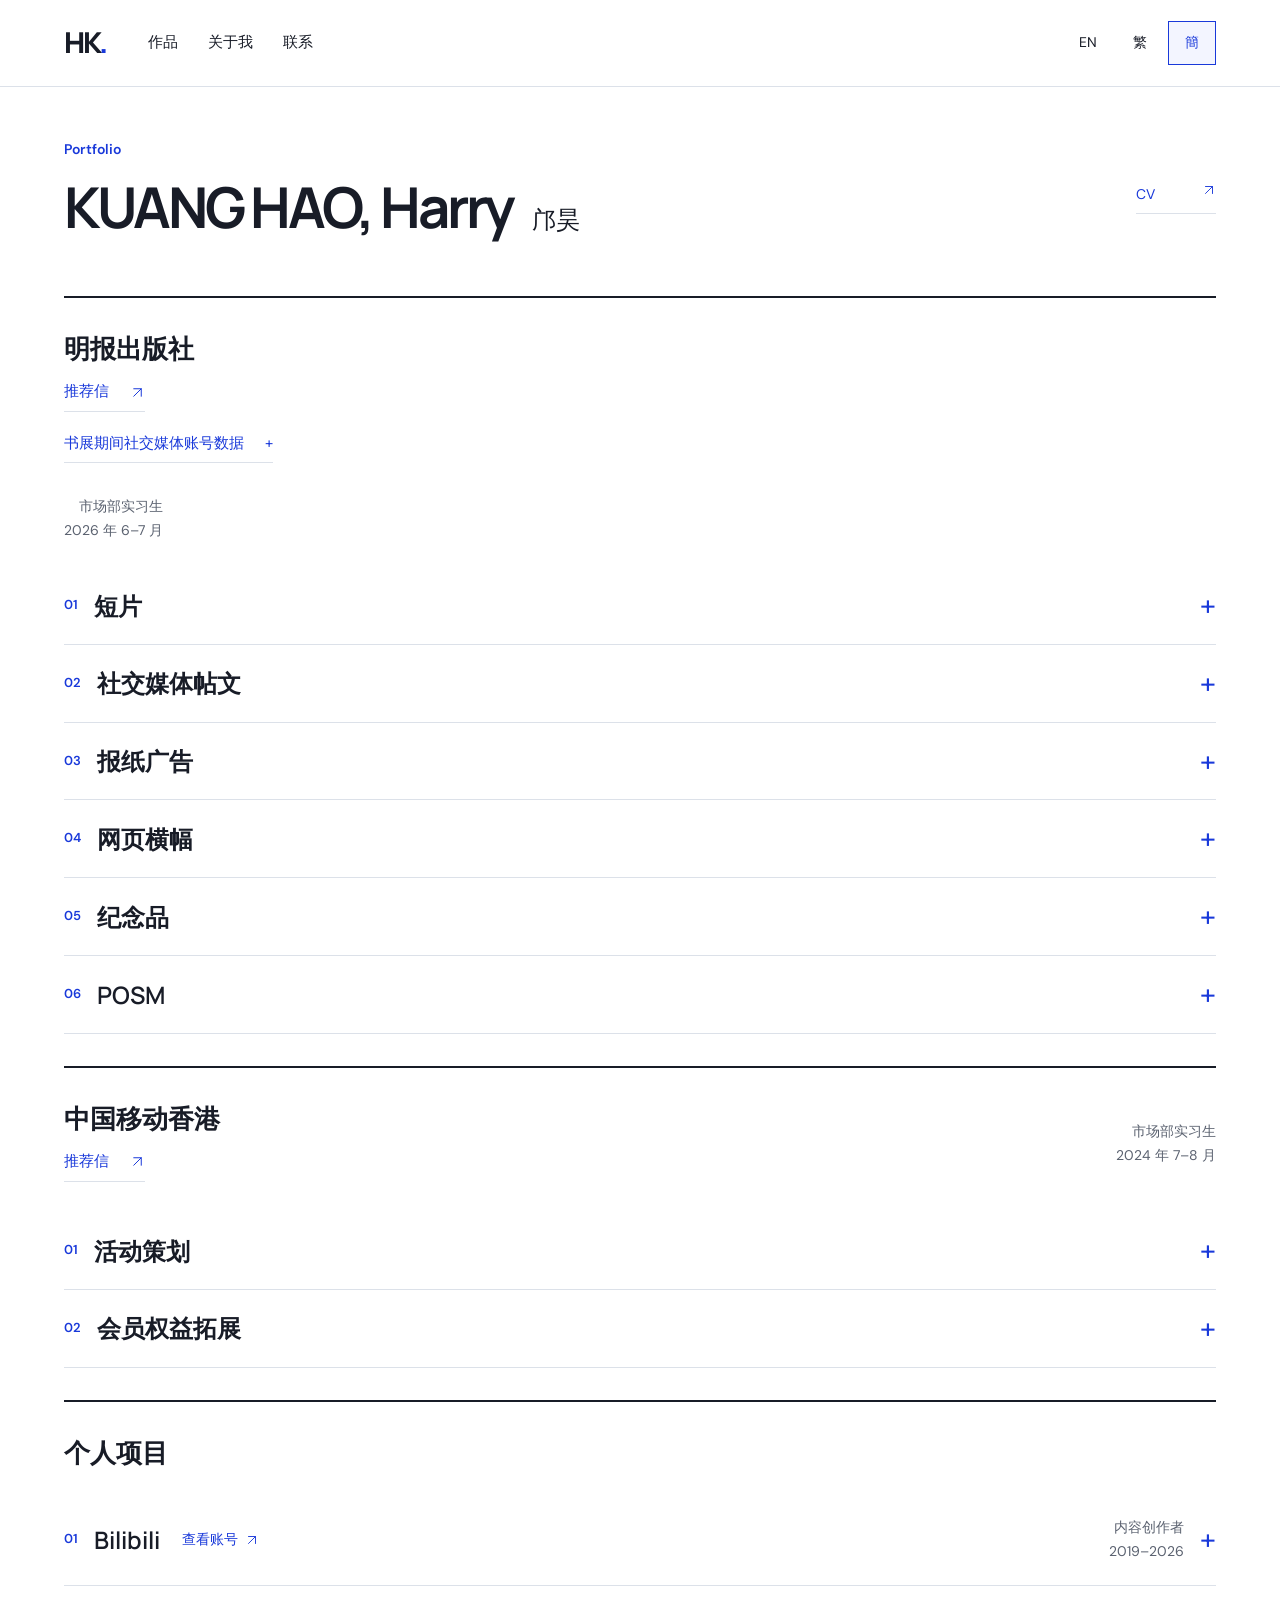
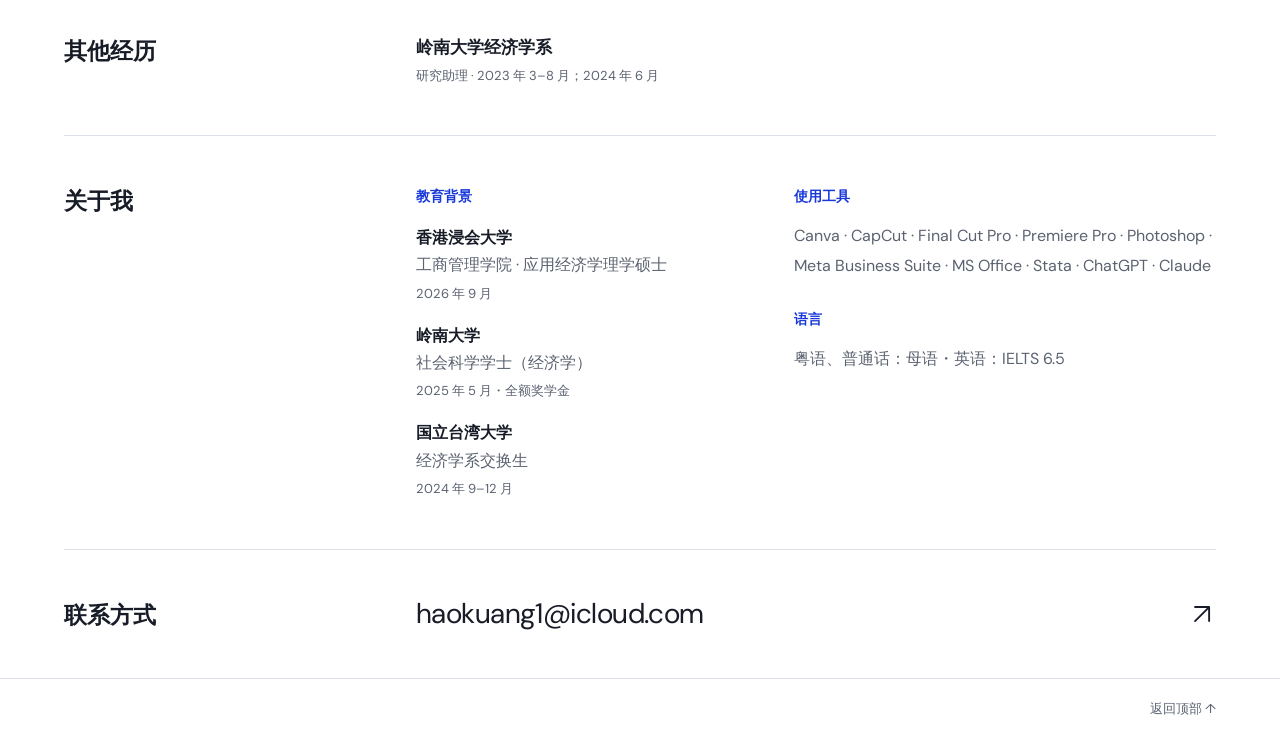
==== commit 8bc932d8: "Refine personal projects section and replace emoji arrows with SVG" ====
--- a/zh-hans/index.html
+++ b/zh-hans/index.html
@@ -1,14 +1,14 @@
 <!doctype html><html lang="zh-Hans"><head><meta charset="utf-8"><meta name="viewport" content="width=device-width,initial-scale=1"><title>KUANG HAO, Harry | Portfolio</title><meta name="description" content="邝昊的市场推广作品集，展示明报出版社实习期间的短片、社交媒体帖文、报纸广告、网页横幅及纪念品订购工作。"><meta name="robots" content="noindex,nofollow"><meta name="theme-color" content="#1939da"><link rel="icon" href="../assets/favicon.svg" type="image/svg+xml"><link rel="stylesheet" href="../styles.css"><script src="../site.js" defer></script></head><body><a class="skip-link" href="#main">跳至内容</a>
 <header class="site-header"><a class="wordmark" href="../zh-hans/index.html" aria-label="KUANG HAO, Harry">HK<span>.</span></a><nav aria-label="主要导航"><a href="#work">作品</a><a href="#about">关于我</a><a href="#contact">联系</a></nav><nav class="languages" aria-label="语言"><a href="../" lang="en" hreflang="en" data-language-link >EN</a><a href="../zh-hant/index.html" lang="zh-Hant" hreflang="zh-Hant" data-language-link >繁</a><a href="../zh-hans/index.html" lang="zh-Hans" hreflang="zh-Hans" data-language-link aria-current="page">簡</a></nav></header>
-<main id="main"><section class="intro"><div><p class="eyebrow">Portfolio</p><h1>KUANG HAO, Harry<span>邝昊</span></h1></div><div class="document-links"><a href="../assets/harry-kuang-cv-zh.pdf" target="_blank" rel="noopener">CV <span aria-hidden="true">↗</span></a></div></section>
-<section id="work" class="selected-work"><div class="project-heading"><div><h2>明报出版社</h2><div class="employer-links"><a class="recommendation-link" href="../assets/harry-kuang-recommendation-zh.pdf" target="_blank" rel="noopener">推荐信 <span aria-hidden="true">↗</span></a><details class="account-analytics"><summary class="recommendation-link">书展期间社交媒体账号数据 <span aria-hidden="true">+</span></summary><div class="analytics-gallery"><figure class="work-image "><a href="../assets/video-evidence-5.png" target="_blank" rel="noopener" aria-label="Instagram 后台数据 · 2026年7月15–21日 · 完整图片于新标签页打开"><img srcset="../assets/previews/video-evidence-5-480.webp 480w, ../assets/previews/video-evidence-5-960.webp 960w, ../assets/previews/video-evidence-5-1440.webp 1440w" sizes="auto, (max-width: 700px) 88vw, (max-width: 1320px) 90vw, 1188px" src="../assets/previews/video-evidence-5-960.webp" alt="Instagram 后台数据 · 2026年7月15–21日" width="2544" height="1796" loading="lazy" decoding="async"></a><figcaption><span>Instagram 后台数据 · 2026年7月15–21日</span><a href="../assets/video-evidence-5.png" target="_blank" rel="noopener">查看完整图片 <span aria-hidden="true">↗</span></a></figcaption></figure><figure class="work-image "><a href="../assets/video-evidence-6.png" target="_blank" rel="noopener" aria-label="Facebook 后台数据 · 2026年7月15–21日 · 完整图片于新标签页打开"><img srcset="../assets/previews/video-evidence-6-480.webp 480w, ../assets/previews/video-evidence-6-960.webp 960w, ../assets/previews/video-evidence-6-1440.webp 1440w" sizes="auto, (max-width: 700px) 88vw, (max-width: 1320px) 90vw, 1188px" src="../assets/previews/video-evidence-6-960.webp" alt="Facebook 后台数据 · 2026年7月15–21日" width="2520" height="1800" loading="lazy" decoding="async"></a><figcaption><span>Facebook 后台数据 · 2026年7月15–21日</span><a href="../assets/video-evidence-6.png" target="_blank" rel="noopener">查看完整图片 <span aria-hidden="true">↗</span></a></figcaption></figure></div></details></div></div><p class="project-meta">市场部实习生<span>2026 年 6–7 月</span></p></div>
-<details id="videos" class="work-section"><summary class="work-toggle"><span class="work-heading-title"><span class="section-number">01</span><h3>短片</h3></span><span class="toggle-mark" aria-hidden="true">+</span></summary><div class="work-body"><p class="work-role"><span class="role-label">我的职责</span>负责编剧及参演，使用 CapCut、Final Cut Pro 剪辑，并通过 Meta Business Suite 发布；书展短片每条由拍摄到发布约 30 分钟。</p><div class="media-grid featured-grid"><article class="media-card featured-card"><div class="media-heading"><span class="media-type">REELS / 01</span><span class="instagram-label">Instagram</span></div><h4>POV:當老細叫我宣傳明報出版社攤位</h4><details open class="instagram-preview" data-media-url="https://www.instagram.com/p/Day_UALFGON/" data-preview-title="POV:當老細叫我宣傳明報出版社攤位 · Instagram"><summary>加载 Instagram 预览 <span aria-hidden="true">+</span></summary><div class="embed-slot"></div><p class="preview-help">如预览未能显示，可前往 Instagram 查看原帖。</p></details><a class="media-link" href="https://www.instagram.com/p/Day_UALFGON/" target="_blank" rel="noopener">前往 Instagram 观看 <span aria-hidden="true">↗</span></a></article><article class="media-card featured-card"><div class="media-heading"><span class="media-type">REELS / 02</span><span class="instagram-label">Instagram</span></div><h4>POV：當老細鍾意咗上鏡宣傳 EP2</h4><details open class="instagram-preview" data-media-url="https://www.instagram.com/reel/Da7lSFUlX2M/" data-preview-title="POV：當老細鍾意咗上鏡宣傳 EP2 · Instagram"><summary>加载 Instagram 预览 <span aria-hidden="true">+</span></summary><div class="embed-slot"></div><p class="preview-help">如预览未能显示，可前往 Instagram 查看原帖。</p></details><a class="media-link" href="https://www.instagram.com/reel/Da7lSFUlX2M/" target="_blank" rel="noopener">前往 Instagram 观看 <span aria-hidden="true">↗</span></a></article></div><details class="more-videos"><summary>更多 <span>04 <span aria-hidden="true">+</span></span></summary><div class="video-links"><a href="https://www.instagram.com/reel/Da1oa47iG-D/" target="_blank" rel="noopener"><span>老細鍾意咗上鏡宣傳</span><span aria-hidden="true">↗</span></a><a href="https://www.instagram.com/reel/Da-CCahTH-Q/" target="_blank" rel="noopener"><span>老細鍾意咗上鏡宣傳 EP3</span><span aria-hidden="true">↗</span></a><a href="https://www.instagram.com/reel/DbCXE8LDy8h/" target="_blank" rel="noopener"><span>書展最後一日</span><span aria-hidden="true">↗</span></a><a href="https://www.instagram.com/reel/Da_2AyOidZS/" target="_blank" rel="noopener"><span>書展Day6:明報攤位歡迎你</span><span aria-hidden="true">↗</span></a></div></details><details class="more-videos evidence"><summary>工程文件截图 <span aria-hidden="true">+</span></summary><div class="evidence-gallery"><figure class="work-image "><a href="../assets/video-evidence-1.png" target="_blank" rel="noopener" aria-label="剪辑工程 · 01 · 完整图片于新标签页打开"><img srcset="../assets/previews/video-evidence-1-480.webp 480w, ../assets/previews/video-evidence-1-960.webp 960w, ../assets/previews/video-evidence-1-1440.webp 1440w" sizes="auto, (max-width: 700px) 88vw, (max-width: 1320px) 90vw, 1188px" src="../assets/previews/video-evidence-1-960.webp" alt="剪辑工程 · 01" width="3184" height="1986" loading="lazy" decoding="async"></a><figcaption><span>剪辑工程 · 01</span><a href="../assets/video-evidence-1.png" target="_blank" rel="noopener">查看完整图片 <span aria-hidden="true">↗</span></a></figcaption></figure><figure class="work-image "><a href="../assets/video-evidence-2.png" target="_blank" rel="noopener" aria-label="剪辑工程 · 02 · 完整图片于新标签页打开"><img srcset="../assets/previews/video-evidence-2-480.webp 480w, ../assets/previews/video-evidence-2-960.webp 960w, ../assets/previews/video-evidence-2-1440.webp 1440w" sizes="auto, (max-width: 700px) 88vw, (max-width: 1320px) 90vw, 1188px" src="../assets/previews/video-evidence-2-960.webp" alt="剪辑工程 · 02" width="3178" height="1992" loading="lazy" decoding="async"></a><figcaption><span>剪辑工程 · 02</span><a href="../assets/video-evidence-2.png" target="_blank" rel="noopener">查看完整图片 <span aria-hidden="true">↗</span></a></figcaption></figure><figure class="work-image "><a href="../assets/video-evidence-3.png" target="_blank" rel="noopener" aria-label="剪辑工程 · 03 · 完整图片于新标签页打开"><img srcset="../assets/previews/video-evidence-3-480.webp 480w, ../assets/previews/video-evidence-3-960.webp 960w, ../assets/previews/video-evidence-3-1440.webp 1440w" sizes="auto, (max-width: 700px) 88vw, (max-width: 1320px) 90vw, 1188px" src="../assets/previews/video-evidence-3-960.webp" alt="剪辑工程 · 03" width="3194" height="2008" loading="lazy" decoding="async"></a><figcaption><span>剪辑工程 · 03</span><a href="../assets/video-evidence-3.png" target="_blank" rel="noopener">查看完整图片 <span aria-hidden="true">↗</span></a></figcaption></figure><figure class="work-image "><a href="../assets/video-evidence-4.png" target="_blank" rel="noopener" aria-label="剪辑工程 · 04 · 完整图片于新标签页打开"><img srcset="../assets/previews/video-evidence-4-480.webp 480w, ../assets/previews/video-evidence-4-960.webp 960w, ../assets/previews/video-evidence-4-1440.webp 1440w" sizes="auto, (max-width: 700px) 88vw, (max-width: 1320px) 90vw, 1188px" src="../assets/previews/video-evidence-4-960.webp" alt="剪辑工程 · 04" width="3248" height="2006" loading="lazy" decoding="async"></a><figcaption><span>剪辑工程 · 04</span><a href="../assets/video-evidence-4.png" target="_blank" rel="noopener">查看完整图片 <span aria-hidden="true">↗</span></a></figcaption></figure></div></details></div></details>
-<details id="social" class="work-section"><summary class="work-toggle"><span class="work-heading-title"><span class="section-number">02</span><h3>社交媒体帖文</h3></span><span class="toggle-mark" aria-hidden="true">+</span></summary><div class="work-body"><p class="work-role"><span class="role-label">我的职责</span>使用 Canva 设计、撰写文案，并通过 Meta Business Suite 排程及发布。</p><div class="media-grid post-grid"><article class="media-card "><div class="media-heading"><span class="media-type">POST / 01</span><span class="instagram-label">Instagram</span></div><h4>2026香港书展宣传</h4><details open class="instagram-preview" data-media-url="https://www.instagram.com/p/DanMdPYDUCZ/" data-preview-title="2026香港书展宣传 · Instagram"><summary>加载 Instagram 预览 <span aria-hidden="true">+</span></summary><div class="embed-slot"></div><p class="preview-help">如预览未能显示，可前往 Instagram 查看原帖。</p></details><a class="media-link" href="https://www.instagram.com/p/DanMdPYDUCZ/" target="_blank" rel="noopener">查看 Instagram 原帖 <span aria-hidden="true">↗</span></a></article><article class="media-card "><div class="media-heading"><span class="media-type">POST / 02</span><span class="instagram-label">Instagram</span></div><h4>新书宣传《原振俠系列少年版07》</h4><details open class="instagram-preview" data-media-url="https://www.instagram.com/p/DaSpjcfjydP/" data-preview-title="新书宣传《原振俠系列少年版07》 · Instagram"><summary>加载 Instagram 预览 <span aria-hidden="true">+</span></summary><div class="embed-slot"></div><p class="preview-help">如预览未能显示，可前往 Instagram 查看原帖。</p></details><a class="media-link" href="https://www.instagram.com/p/DaSpjcfjydP/" target="_blank" rel="noopener">查看 Instagram 原帖 <span aria-hidden="true">↗</span></a></article><article class="media-card "><div class="media-heading"><span class="media-type">POST / 03</span><span class="instagram-label">Instagram</span></div><h4>新书宣传《迪迪的Diary4 浪漫一場》</h4><details open class="instagram-preview" data-media-url="https://www.instagram.com/p/DaVOgICCC4B/" data-preview-title="新书宣传《迪迪的Diary4 浪漫一場》 · Instagram"><summary>加载 Instagram 预览 <span aria-hidden="true">+</span></summary><div class="embed-slot"></div><p class="preview-help">如预览未能显示，可前往 Instagram 查看原帖。</p></details><a class="media-link" href="https://www.instagram.com/p/DaVOgICCC4B/" target="_blank" rel="noopener">查看 Instagram 原帖 <span aria-hidden="true">↗</span></a></article><article class="media-card "><div class="media-heading"><span class="media-type">POST / 04</span><span class="instagram-label">Instagram</span></div><h4>新书宣传《醫言有理》</h4><details open class="instagram-preview" data-media-url="https://www.instagram.com/p/DaaRFUDjQ9M/" data-preview-title="新书宣传《醫言有理》 · Instagram"><summary>加载 Instagram 预览 <span aria-hidden="true">+</span></summary><div class="embed-slot"></div><p class="preview-help">如预览未能显示，可前往 Instagram 查看原帖。</p></details><a class="media-link" href="https://www.instagram.com/p/DaaRFUDjQ9M/" target="_blank" rel="noopener">查看 Instagram 原帖 <span aria-hidden="true">↗</span></a></article><article class="media-card "><div class="media-heading"><span class="media-type">POST / 05</span><span class="instagram-label">Facebook</span></div><h4>文化讲座宣传1</h4><figure class="work-image "><a href="../assets/facebook-cultural-talk.jpg" target="_blank" rel="noopener" aria-label="文化讲座宣传1 · 完整图片于新标签页打开"><img srcset="../assets/previews/facebook-cultural-talk-480.webp 480w, ../assets/previews/facebook-cultural-talk-960.webp 960w, ../assets/previews/facebook-cultural-talk-1179.webp 1179w" sizes="auto, (max-width: 700px) 88vw, (max-width: 1320px) 90vw, 1188px" src="../assets/previews/facebook-cultural-talk-960.webp" alt="文化讲座宣传1" width="1179" height="2157" loading="lazy" decoding="async"></a><figcaption><span>文化讲座宣传1</span><a href="../assets/facebook-cultural-talk.jpg" target="_blank" rel="noopener">查看完整图片 <span aria-hidden="true">↗</span></a></figcaption></figure><a class="media-link" href="https://www.facebook.com/share/p/1K368RgWjb/" target="_blank" rel="noopener">查看 Facebook 原帖 <span aria-hidden="true">↗</span></a></article></div></div></details>
-<details id="print" class="work-section"><summary class="work-toggle"><span class="work-heading-title"><span class="section-number">03</span><h3>报纸广告</h3></span><span class="toggle-mark" aria-hidden="true">+</span></summary><div class="work-body"><p class="work-role"><span class="role-label">我的职责</span>撰写文案、排版及编排广告刊登日期。</p><div class="print-grid"><figure class="work-image "><a href="../assets/newspaper-cuson.jpg" target="_blank" rel="noopener" aria-label="《怪叔叔の網絡散步道》 · 完整图片于新标签页打开"><img srcset="../assets/previews/newspaper-cuson-480.webp 480w, ../assets/previews/newspaper-cuson-960.webp 960w, ../assets/previews/newspaper-cuson-1279.webp 1279w" sizes="auto, (max-width: 700px) 88vw, (max-width: 1320px) 90vw, 1188px" src="../assets/previews/newspaper-cuson-960.webp" alt="《怪叔叔の網絡散步道》" width="1279" height="2045" loading="lazy" decoding="async"></a><figcaption><span>《怪叔叔の網絡散步道》</span><a href="../assets/newspaper-cuson.jpg" target="_blank" rel="noopener">查看完整图片 <span aria-hidden="true">↗</span></a></figcaption></figure><figure class="work-image "><a href="../assets/newspaper-romance.jpg" target="_blank" rel="noopener" aria-label="《迪迪的Diary4 浪漫一場》 · 完整图片于新标签页打开"><img srcset="../assets/previews/newspaper-romance-480.webp 480w, ../assets/previews/newspaper-romance-960.webp 960w, ../assets/previews/newspaper-romance-1279.webp 1279w" sizes="auto, (max-width: 700px) 88vw, (max-width: 1320px) 90vw, 1188px" src="../assets/previews/newspaper-romance-960.webp" alt="《迪迪的Diary4 浪漫一場》" width="1279" height="2040" loading="lazy" decoding="async"></a><figcaption><span>《迪迪的Diary4 浪漫一場》</span><a href="../assets/newspaper-romance.jpg" target="_blank" rel="noopener">查看完整图片 <span aria-hidden="true">↗</span></a></figcaption></figure><figure class="work-image "><a href="../assets/newspaper-medical.jpg" target="_blank" rel="noopener" aria-label="《醫言有理》 · 完整图片于新标签页打开"><img srcset="../assets/previews/newspaper-medical-480.webp 480w, ../assets/previews/newspaper-medical-960.webp 960w, ../assets/previews/newspaper-medical-1279.webp 1279w" sizes="auto, (max-width: 700px) 88vw, (max-width: 1320px) 90vw, 1188px" src="../assets/previews/newspaper-medical-960.webp" alt="《醫言有理》" width="1279" height="2029" loading="lazy" decoding="async"></a><figcaption><span>《醫言有理》</span><a href="../assets/newspaper-medical.jpg" target="_blank" rel="noopener">查看完整图片 <span aria-hidden="true">↗</span></a></figcaption></figure></div></div></details>
-<details id="banners" class="work-section"><summary class="work-toggle"><span class="work-heading-title"><span class="section-number">04</span><h3>网页横幅</h3></span><span class="toggle-mark" aria-hidden="true">+</span></summary><div class="work-body"><p class="work-role"><span class="role-label">我的职责</span>使用 Canva 设计网页横幅。</p><div class="banner-gallery"><figure class="work-image "><a href="../assets/banner-book-fair.png" target="_blank" rel="noopener" aria-label="2026 香港书展 · 完整图片于新标签页打开"><img srcset="../assets/previews/banner-book-fair-480.webp 480w, ../assets/previews/banner-book-fair-960.webp 960w, ../assets/previews/banner-book-fair-1440.webp 1440w" sizes="auto, (max-width: 700px) 88vw, (max-width: 1320px) 90vw, 1188px" src="../assets/previews/banner-book-fair-960.webp" alt="2026 香港书展" width="3024" height="846" loading="lazy" decoding="async"></a><figcaption><span>2026 香港书展</span><a href="../assets/banner-book-fair.png" target="_blank" rel="noopener">查看完整图片 <span aria-hidden="true">↗</span></a></figcaption></figure><figure class="work-image "><a href="../assets/banner-yuen.png" target="_blank" rel="noopener" aria-label="《原振俠少年版》 · 完整图片于新标签页打开"><img srcset="../assets/previews/banner-yuen-480.webp 480w, ../assets/previews/banner-yuen-960.webp 960w, ../assets/previews/banner-yuen-1440.webp 1440w" sizes="auto, (max-width: 700px) 88vw, (max-width: 1320px) 90vw, 1188px" src="../assets/previews/banner-yuen-960.webp" alt="《原振俠少年版》" width="3076" height="900" loading="lazy" decoding="async"></a><figcaption><span>《原振俠少年版》</span><a href="../assets/banner-yuen.png" target="_blank" rel="noopener">查看完整图片 <span aria-hidden="true">↗</span></a></figcaption></figure><figure class="work-image "><a href="../assets/banner-cinema.png" target="_blank" rel="noopener" aria-label="《光影裏的永恆回憶》系列 · 完整图片于新标签页打开"><img srcset="../assets/previews/banner-cinema-480.webp 480w, ../assets/previews/banner-cinema-960.webp 960w, ../assets/previews/banner-cinema-1440.webp 1440w" sizes="auto, (max-width: 700px) 88vw, (max-width: 1320px) 90vw, 1188px" src="../assets/previews/banner-cinema-960.webp" alt="《光影裏的永恆回憶》系列" width="3050" height="858" loading="lazy" decoding="async"></a><figcaption><span>《光影裏的永恆回憶》系列</span><a href="../assets/banner-cinema.png" target="_blank" rel="noopener">查看完整图片 <span aria-hidden="true">↗</span></a></figcaption></figure><figure class="work-image "><a href="../assets/banner-wisely.png" target="_blank" rel="noopener" aria-label="《衛斯理少年版》系列推广 · 完整图片于新标签页打开"><img srcset="../assets/previews/banner-wisely-480.webp 480w, ../assets/previews/banner-wisely-960.webp 960w, ../assets/previews/banner-wisely-1440.webp 1440w" sizes="auto, (max-width: 700px) 88vw, (max-width: 1320px) 90vw, 1188px" src="../assets/previews/banner-wisely-960.webp" alt="《衛斯理少年版》系列推广" width="3042" height="890" loading="lazy" decoding="async"></a><figcaption><span>《衛斯理少年版》系列推广</span><a href="../assets/banner-wisely.png" target="_blank" rel="noopener">查看完整图片 <span aria-hidden="true">↗</span></a></figcaption></figure></div></div></details>
-<details id="merchandise" class="work-section"><summary class="work-toggle"><span class="work-heading-title"><span class="section-number">05</span><h3>纪念品</h3></span><span class="toggle-mark" aria-hidden="true">+</span></summary><div class="work-body"><p class="work-role"><span class="role-label">我的职责</span>参与品类讨论及订购。</p><div class="merch-grid"><figure class="work-image folder-photo"><a href="../assets/promotional-folders.jpg" target="_blank" rel="noopener" aria-label="文件夹 · 完整图片于新标签页打开"><img srcset="../assets/previews/promotional-folders-480.webp 480w, ../assets/previews/promotional-folders-960.webp 960w, ../assets/previews/promotional-folders-1440.webp 1440w" sizes="auto, (max-width: 700px) 88vw, (max-width: 1320px) 90vw, 1188px" src="../assets/previews/promotional-folders-960.webp" alt="文件夹" width="4284" height="3904" loading="lazy" decoding="async"></a><figcaption><span>文件夹</span><a href="../assets/promotional-folders.jpg" target="_blank" rel="noopener">查看完整图片 <span aria-hidden="true">↗</span></a></figcaption></figure><div class="worksheet-gallery"><figure class="work-image "><a href="../assets/order-sheet-01.jpg" target="_blank" rel="noopener" aria-label="订购工作表・01 · 完整图片于新标签页打开"><img srcset="../assets/previews/order-sheet-01-480.webp 480w, ../assets/previews/order-sheet-01-960.webp 960w, ../assets/previews/order-sheet-01-1440.webp 1440w" sizes="auto, (max-width: 700px) 88vw, (max-width: 1320px) 90vw, 1188px" src="../assets/previews/order-sheet-01-960.webp" alt="订购工作表・01" width="2262" height="1294" loading="lazy" decoding="async"></a><figcaption><span>订购工作表・01</span><a href="../assets/order-sheet-01.jpg" target="_blank" rel="noopener">查看完整图片 <span aria-hidden="true">↗</span></a></figcaption></figure><figure class="work-image "><a href="../assets/order-sheet-02.jpg" target="_blank" rel="noopener" aria-label="订购工作表・02 · 完整图片于新标签页打开"><img srcset="../assets/previews/order-sheet-02-480.webp 480w, ../assets/previews/order-sheet-02-960.webp 960w, ../assets/previews/order-sheet-02-1440.webp 1440w" sizes="auto, (max-width: 700px) 88vw, (max-width: 1320px) 90vw, 1188px" src="../assets/previews/order-sheet-02-960.webp" alt="订购工作表・02" width="2268" height="1420" loading="lazy" decoding="async"></a><figcaption><span>订购工作表・02</span><a href="../assets/order-sheet-02.jpg" target="_blank" rel="noopener">查看完整图片 <span aria-hidden="true">↗</span></a></figcaption></figure></div></div></div></details><details id="posm" class="work-section"><summary class="work-toggle"><span class="work-heading-title"><span class="section-number">06</span><h3>POSM</h3></span><span class="toggle-mark" aria-hidden="true">+</span></summary><div class="work-body"><p class="work-role"><span class="role-label">我的职责</span>负责创意构思、文案撰写及初步布局草图设计。</p><div class="posm-gallery"><figure class="work-image "><a href="../assets/posm-display-board.jpg" target="_blank" rel="noopener" aria-label="展板 · 完整图片于新标签页打开"><img srcset="../assets/previews/posm-display-board-480.webp 480w, ../assets/previews/posm-display-board-960.webp 960w, ../assets/previews/posm-display-board-1440.webp 1440w" sizes="auto, (max-width: 700px) 88vw, (max-width: 1320px) 90vw, 1188px" src="../assets/previews/posm-display-board-960.webp" alt="展板" width="1453" height="1279" loading="lazy" decoding="async"></a><figcaption><span>展板</span><a href="../assets/posm-display-board.jpg" target="_blank" rel="noopener">查看完整图片 <span aria-hidden="true">↗</span></a></figcaption></figure><figure class="work-image "><a href="../assets/posm-overhead-banner.jpg" target="_blank" rel="noopener" aria-label="顶部横幅 · 完整图片于新标签页打开"><img srcset="../assets/previews/posm-overhead-banner-480.webp 480w, ../assets/previews/posm-overhead-banner-960.webp 960w, ../assets/previews/posm-overhead-banner-1440.webp 1440w" sizes="auto, (max-width: 700px) 88vw, (max-width: 1320px) 90vw, 1188px" src="../assets/previews/posm-overhead-banner-960.webp" alt="顶部横幅" width="2542" height="1279" loading="lazy" decoding="async"></a><figcaption><span>顶部横幅</span><a href="../assets/posm-overhead-banner.jpg" target="_blank" rel="noopener">查看完整图片 <span aria-hidden="true">↗</span></a></figcaption></figure><figure class="work-image "><a href="../assets/posm-information-board.jpg" target="_blank" rel="noopener" aria-label="信息看板 · 完整图片于新标签页打开"><img srcset="../assets/previews/posm-information-board-480.webp 480w, ../assets/previews/posm-information-board-960.webp 960w, ../assets/previews/posm-information-board-1279.webp 1279w" sizes="auto, (max-width: 700px) 88vw, (max-width: 1320px) 90vw, 1188px" src="../assets/previews/posm-information-board-960.webp" alt="信息看板" width="1279" height="1416" loading="lazy" decoding="async"></a><figcaption><span>信息看板</span><a href="../assets/posm-information-board.jpg" target="_blank" rel="noopener">查看完整图片 <span aria-hidden="true">↗</span></a></figcaption></figure><figure class="work-image "><a href="../assets/posm-book-display.jpg" target="_blank" rel="noopener" aria-label="书籍展柜 · 完整图片于新标签页打开"><img srcset="../assets/previews/posm-book-display-480.webp 480w, ../assets/previews/posm-book-display-960.webp 960w, ../assets/previews/posm-book-display-1279.webp 1279w" sizes="auto, (max-width: 700px) 88vw, (max-width: 1320px) 90vw, 1188px" src="../assets/previews/posm-book-display-960.webp" alt="书籍展柜" width="1279" height="1706" loading="lazy" decoding="async"></a><figcaption><span>书籍展柜</span><a href="../assets/posm-book-display.jpg" target="_blank" rel="noopener">查看完整图片 <span aria-hidden="true">↗</span></a></figcaption></figure><figure class="work-image "><a href="../assets/posm-booth-signage.jpg" target="_blank" rel="noopener" aria-label="展位指示牌 · 完整图片于新标签页打开"><img srcset="../assets/previews/posm-booth-signage-480.webp 480w, ../assets/previews/posm-booth-signage-715.webp 715w" sizes="auto, (max-width: 700px) 88vw, (max-width: 1320px) 90vw, 1188px" src="../assets/previews/posm-booth-signage-715.webp" alt="展位指示牌" width="715" height="1272" loading="lazy" decoding="async"></a><figcaption><span>展位指示牌</span><a href="../assets/posm-booth-signage.jpg" target="_blank" rel="noopener">查看完整图片 <span aria-hidden="true">↗</span></a></figcaption></figure></div></div></details></section>
-<section id="cmhk" class="selected-work employer-section"><div class="project-heading"><div><h2>中国移动香港</h2><a class="recommendation-link" href="../assets/harry-kuang-cmhk-recommendation.pdf" target="_blank" rel="noopener">推荐信 <span aria-hidden="true">↗</span></a></div><p class="project-meta">市场部实习生<span>2024 年 7–8 月</span></p></div><details id="cmhk-events" class="work-section"><summary class="work-toggle"><span class="work-heading-title"><span class="section-number">01</span><h3>活动策划</h3></span><span class="toggle-mark" aria-hidden="true">+</span></summary><div class="work-body"><p class="work-role"><span class="role-label">我的职责</span>负责规划活动流程、准备物料、邀约客人、预订场地及活动执行。</p><div class="posm-gallery"><figure class="work-image "><a href="../assets/cmhk-event-1.jpg" target="_blank" rel="noopener" aria-label="作家讲座 · 完整图片于新标签页打开"><img srcset="../assets/previews/cmhk-event-1-480.webp 480w, ../assets/previews/cmhk-event-1-960.webp 960w, ../assets/previews/cmhk-event-1-1440.webp 1440w" sizes="auto, (max-width: 700px) 88vw, (max-width: 1320px) 90vw, 1188px" src="../assets/previews/cmhk-event-1-960.webp" alt="作家讲座" width="6633" height="4422" loading="lazy" decoding="async"></a><figcaption><span>作家讲座</span><a href="../assets/cmhk-event-1.jpg" target="_blank" rel="noopener">查看完整图片 <span aria-hidden="true">↗</span></a></figcaption></figure><figure class="work-image "><a href="../assets/cmhk-event-2.jpg" target="_blank" rel="noopener" aria-label="会员活动 · 完整图片于新标签页打开"><img srcset="../assets/previews/cmhk-event-2-480.webp 480w, ../assets/previews/cmhk-event-2-960.webp 960w, ../assets/previews/cmhk-event-2-1440.webp 1440w" sizes="auto, (max-width: 700px) 88vw, (max-width: 1320px) 90vw, 1188px" src="../assets/previews/cmhk-event-2-960.webp" alt="会员活动" width="6720" height="4480" loading="lazy" decoding="async"></a><figcaption><span>会员活动</span><a href="../assets/cmhk-event-2.jpg" target="_blank" rel="noopener">查看完整图片 <span aria-hidden="true">↗</span></a></figcaption></figure><figure class="work-image "><a href="../assets/cmhk-event-3.png" target="_blank" rel="noopener" aria-label="Samsung 体验活动 · 完整图片于新标签页打开"><img srcset="../assets/previews/cmhk-event-3-480.webp 480w, ../assets/previews/cmhk-event-3-800.webp 800w" sizes="auto, (max-width: 700px) 88vw, (max-width: 1320px) 90vw, 1188px" src="../assets/previews/cmhk-event-3-800.webp" alt="Samsung 体验活动" width="800" height="1000" loading="lazy" decoding="async"></a><figcaption><span>Samsung 体验活动</span><a href="../assets/cmhk-event-3.png" target="_blank" rel="noopener">查看完整图片 <span aria-hidden="true">↗</span></a></figcaption></figure><figure class="work-image "><a href="../assets/cmhk-event-4.png" target="_blank" rel="noopener" aria-label="活动优惠物料 · 完整图片于新标签页打开"><img srcset="../assets/previews/cmhk-event-4-480.webp 480w, ../assets/previews/cmhk-event-4-960.webp 960w, ../assets/previews/cmhk-event-4-1440.webp 1440w" sizes="auto, (max-width: 700px) 88vw, (max-width: 1320px) 90vw, 1188px" src="../assets/previews/cmhk-event-4-960.webp" alt="活动优惠物料" width="2342" height="1318" loading="lazy" decoding="async"></a><figcaption><span>活动优惠物料</span><a href="../assets/cmhk-event-4.png" target="_blank" rel="noopener">查看完整图片 <span aria-hidden="true">↗</span></a></figcaption></figure></div></div></details><details id="cmhk-benefits" class="work-section"><summary class="work-toggle"><span class="work-heading-title"><span class="section-number">02</span><h3>会员权益拓展</h3></span><span class="toggle-mark" aria-hidden="true">+</span></summary><div class="work-body"><p class="work-role"><span class="role-label">我的职责</span>负责用户调研、收集数据、与外部企业客户初步洽谈，以及撰写会员权益规则和客服文档。</p><div class="posm-gallery"><figure class="work-image "><a href="../assets/cmhk-benefits-1.jpg" target="_blank" rel="noopener" aria-label="会员权益页面 · 完整图片于新标签页打开"><img srcset="../assets/previews/cmhk-benefits-1-480.webp 480w, ../assets/previews/cmhk-benefits-1-960.webp 960w, ../assets/previews/cmhk-benefits-1-1080.webp 1080w" sizes="auto, (max-width: 700px) 88vw, (max-width: 1320px) 90vw, 1188px" src="../assets/previews/cmhk-benefits-1-960.webp" alt="会员权益页面" width="1080" height="2341" loading="lazy" decoding="async"></a><figcaption><span>会员权益页面</span><a href="../assets/cmhk-benefits-1.jpg" target="_blank" rel="noopener">查看完整图片 <span aria-hidden="true">↗</span></a></figcaption></figure><figure class="work-image "><a href="../assets/cmhk-benefits-2.png" target="_blank" rel="noopener" aria-label="会员权益规则 · 完整图片于新标签页打开"><img srcset="../assets/previews/cmhk-benefits-2-480.webp 480w, ../assets/previews/cmhk-benefits-2-960.webp 960w, ../assets/previews/cmhk-benefits-2-1440.webp 1440w" sizes="auto, (max-width: 700px) 88vw, (max-width: 1320px) 90vw, 1188px" src="../assets/previews/cmhk-benefits-2-960.webp" alt="会员权益规则" width="1878" height="1584" loading="lazy" decoding="async"></a><figcaption><span>会员权益规则</span><a href="../assets/cmhk-benefits-2.png" target="_blank" rel="noopener">查看完整图片 <span aria-hidden="true">↗</span></a></figcaption></figure></div></div></details></section>
-<section id="creator" class="selected-work employer-section"><div class="project-heading"><div><h2>Bilibili</h2><a class="recommendation-link" href="https://space.bilibili.com/79933378" target="_blank" rel="noopener">查看 Bilibili 个人账号 <span aria-hidden="true">↗</span></a></div><p class="project-meta">内容创作者<span>2019–2026</span></p></div><details id="creator-videos" class="work-section"><summary class="work-toggle"><span class="work-heading-title"><h3>影片</h3></span><span class="toggle-mark" aria-hidden="true">+</span></summary><div class="creator-grid"><article class="media-card"><div class="media-heading"><span class="media-type">VIDEO / 01</span><span>Bilibili</span></div><h4>动作捕捉、动画制作</h4><iframe class="bilibili-player" loading="lazy" data-src="https://player.bilibili.com/player.html?bvid=BV1UP411J7iy&page=1&autoplay=0" title="动作捕捉、动画制作" allow="fullscreen; picture-in-picture" referrerpolicy="strict-origin-when-cross-origin" allowfullscreen></iframe><a class="media-link" href="https://www.bilibili.com/video/BV1UP411J7iy/" target="_blank" rel="noopener">前往 Bilibili 观看 <span aria-hidden="true">↗</span></a></article><article class="media-card"><div class="media-heading"><span class="media-type">VIDEO / 02</span><span>Bilibili</span></div><h4>Memes</h4><iframe class="bilibili-player" loading="lazy" data-src="https://player.bilibili.com/player.html?bvid=BV1KT411M7GK&page=1&autoplay=0" title="Memes" allow="fullscreen; picture-in-picture" referrerpolicy="strict-origin-when-cross-origin" allowfullscreen></iframe><a class="media-link" href="https://www.bilibili.com/video/BV1KT411M7GK/" target="_blank" rel="noopener">前往 Bilibili 观看 <span aria-hidden="true">↗</span></a></article><article class="media-card"><div class="media-heading"><span class="media-type">VIDEO / 03</span><span>Bilibili</span></div><h4>游戏攻略</h4><iframe class="bilibili-player" loading="lazy" data-src="https://player.bilibili.com/player.html?bvid=BV1uu411K7bJ&page=1&autoplay=0" title="游戏攻略" allow="fullscreen; picture-in-picture" referrerpolicy="strict-origin-when-cross-origin" allowfullscreen></iframe><a class="media-link" href="https://www.bilibili.com/video/BV1uu411K7bJ/" target="_blank" rel="noopener">前往 Bilibili 观看 <span aria-hidden="true">↗</span></a></article></div></details></section>
+<main id="main"><section class="intro"><div><p class="eyebrow">Portfolio</p><h1>KUANG HAO, Harry<span>邝昊</span></h1></div><div class="document-links"><a href="../assets/harry-kuang-cv-zh.pdf" target="_blank" rel="noopener">CV <svg class="external-icon" width="16" height="16" viewBox="0 0 24 24" fill="none" stroke="currentColor" stroke-width="1.6" stroke-linecap="round" stroke-linejoin="round" aria-hidden="true" focusable="false"><path d="M6 18 18 6M6 6h12v12"/></svg></a></div></section>
+<section id="work" class="selected-work"><div class="project-heading"><div><h2>明报出版社</h2><div class="employer-links"><a class="recommendation-link" href="../assets/harry-kuang-recommendation-zh.pdf" target="_blank" rel="noopener">推荐信 <svg class="external-icon" width="16" height="16" viewBox="0 0 24 24" fill="none" stroke="currentColor" stroke-width="1.6" stroke-linecap="round" stroke-linejoin="round" aria-hidden="true" focusable="false"><path d="M6 18 18 6M6 6h12v12"/></svg></a><details class="account-analytics"><summary class="recommendation-link">书展期间社交媒体账号数据 <span aria-hidden="true">+</span></summary><div class="analytics-gallery"><figure class="work-image "><a href="../assets/video-evidence-5.png" target="_blank" rel="noopener" aria-label="Instagram 后台数据 · 2026年7月15–21日 · 完整图片于新标签页打开"><img srcset="../assets/previews/video-evidence-5-480.webp 480w, ../assets/previews/video-evidence-5-960.webp 960w, ../assets/previews/video-evidence-5-1440.webp 1440w" sizes="auto, (max-width: 700px) 88vw, (max-width: 1320px) 90vw, 1188px" src="../assets/previews/video-evidence-5-960.webp" alt="Instagram 后台数据 · 2026年7月15–21日" width="2544" height="1796" loading="lazy" decoding="async"></a><figcaption><span>Instagram 后台数据 · 2026年7月15–21日</span><a href="../assets/video-evidence-5.png" target="_blank" rel="noopener">查看完整图片 <svg class="external-icon" width="16" height="16" viewBox="0 0 24 24" fill="none" stroke="currentColor" stroke-width="1.6" stroke-linecap="round" stroke-linejoin="round" aria-hidden="true" focusable="false"><path d="M6 18 18 6M6 6h12v12"/></svg></a></figcaption></figure><figure class="work-image "><a href="../assets/video-evidence-6.png" target="_blank" rel="noopener" aria-label="Facebook 后台数据 · 2026年7月15–21日 · 完整图片于新标签页打开"><img srcset="../assets/previews/video-evidence-6-480.webp 480w, ../assets/previews/video-evidence-6-960.webp 960w, ../assets/previews/video-evidence-6-1440.webp 1440w" sizes="auto, (max-width: 700px) 88vw, (max-width: 1320px) 90vw, 1188px" src="../assets/previews/video-evidence-6-960.webp" alt="Facebook 后台数据 · 2026年7月15–21日" width="2520" height="1800" loading="lazy" decoding="async"></a><figcaption><span>Facebook 后台数据 · 2026年7月15–21日</span><a href="../assets/video-evidence-6.png" target="_blank" rel="noopener">查看完整图片 <svg class="external-icon" width="16" height="16" viewBox="0 0 24 24" fill="none" stroke="currentColor" stroke-width="1.6" stroke-linecap="round" stroke-linejoin="round" aria-hidden="true" focusable="false"><path d="M6 18 18 6M6 6h12v12"/></svg></a></figcaption></figure></div></details></div></div><p class="project-meta">市场部实习生<span>2026 年 6–7 月</span></p></div>
+<details id="videos" class="work-section"><summary class="work-toggle"><span class="work-heading-title"><span class="section-number">01</span><h3>短片</h3></span><span class="toggle-mark" aria-hidden="true">+</span></summary><div class="work-body"><p class="work-role"><span class="role-label">我的职责</span>负责编剧及参演，使用 CapCut、Final Cut Pro 剪辑，并通过 Meta Business Suite 发布；书展短片每条由拍摄到发布约 30 分钟。</p><div class="media-grid featured-grid"><article class="media-card featured-card"><div class="media-heading"><span class="media-type">REELS / 01</span><span class="instagram-label">Instagram</span></div><h4>POV:當老細叫我宣傳明報出版社攤位</h4><details open class="instagram-preview" data-media-url="https://www.instagram.com/p/Day_UALFGON/" data-preview-title="POV:當老細叫我宣傳明報出版社攤位 · Instagram"><summary>加载 Instagram 预览 <span aria-hidden="true">+</span></summary><div class="embed-slot"></div><p class="preview-help">如预览未能显示，可前往 Instagram 查看原帖。</p></details><a class="media-link" href="https://www.instagram.com/p/Day_UALFGON/" target="_blank" rel="noopener">前往 Instagram 观看 <svg class="external-icon" width="16" height="16" viewBox="0 0 24 24" fill="none" stroke="currentColor" stroke-width="1.6" stroke-linecap="round" stroke-linejoin="round" aria-hidden="true" focusable="false"><path d="M6 18 18 6M6 6h12v12"/></svg></a></article><article class="media-card featured-card"><div class="media-heading"><span class="media-type">REELS / 02</span><span class="instagram-label">Instagram</span></div><h4>POV：當老細鍾意咗上鏡宣傳 EP2</h4><details open class="instagram-preview" data-media-url="https://www.instagram.com/reel/Da7lSFUlX2M/" data-preview-title="POV：當老細鍾意咗上鏡宣傳 EP2 · Instagram"><summary>加载 Instagram 预览 <span aria-hidden="true">+</span></summary><div class="embed-slot"></div><p class="preview-help">如预览未能显示，可前往 Instagram 查看原帖。</p></details><a class="media-link" href="https://www.instagram.com/reel/Da7lSFUlX2M/" target="_blank" rel="noopener">前往 Instagram 观看 <svg class="external-icon" width="16" height="16" viewBox="0 0 24 24" fill="none" stroke="currentColor" stroke-width="1.6" stroke-linecap="round" stroke-linejoin="round" aria-hidden="true" focusable="false"><path d="M6 18 18 6M6 6h12v12"/></svg></a></article></div><details class="more-videos"><summary>更多 <span>04 <span aria-hidden="true">+</span></span></summary><div class="video-links"><a href="https://www.instagram.com/reel/Da1oa47iG-D/" target="_blank" rel="noopener"><span>老細鍾意咗上鏡宣傳</span><svg class="external-icon" width="16" height="16" viewBox="0 0 24 24" fill="none" stroke="currentColor" stroke-width="1.6" stroke-linecap="round" stroke-linejoin="round" aria-hidden="true" focusable="false"><path d="M6 18 18 6M6 6h12v12"/></svg></a><a href="https://www.instagram.com/reel/Da-CCahTH-Q/" target="_blank" rel="noopener"><span>老細鍾意咗上鏡宣傳 EP3</span><svg class="external-icon" width="16" height="16" viewBox="0 0 24 24" fill="none" stroke="currentColor" stroke-width="1.6" stroke-linecap="round" stroke-linejoin="round" aria-hidden="true" focusable="false"><path d="M6 18 18 6M6 6h12v12"/></svg></a><a href="https://www.instagram.com/reel/DbCXE8LDy8h/" target="_blank" rel="noopener"><span>書展最後一日</span><svg class="external-icon" width="16" height="16" viewBox="0 0 24 24" fill="none" stroke="currentColor" stroke-width="1.6" stroke-linecap="round" stroke-linejoin="round" aria-hidden="true" focusable="false"><path d="M6 18 18 6M6 6h12v12"/></svg></a><a href="https://www.instagram.com/reel/Da_2AyOidZS/" target="_blank" rel="noopener"><span>書展Day6:明報攤位歡迎你</span><svg class="external-icon" width="16" height="16" viewBox="0 0 24 24" fill="none" stroke="currentColor" stroke-width="1.6" stroke-linecap="round" stroke-linejoin="round" aria-hidden="true" focusable="false"><path d="M6 18 18 6M6 6h12v12"/></svg></a></div></details><details class="more-videos evidence"><summary>工程文件截图 <span aria-hidden="true">+</span></summary><div class="evidence-gallery"><figure class="work-image "><a href="../assets/video-evidence-1.png" target="_blank" rel="noopener" aria-label="剪辑工程 · 01 · 完整图片于新标签页打开"><img srcset="../assets/previews/video-evidence-1-480.webp 480w, ../assets/previews/video-evidence-1-960.webp 960w, ../assets/previews/video-evidence-1-1440.webp 1440w" sizes="auto, (max-width: 700px) 88vw, (max-width: 1320px) 90vw, 1188px" src="../assets/previews/video-evidence-1-960.webp" alt="剪辑工程 · 01" width="3184" height="1986" loading="lazy" decoding="async"></a><figcaption><span>剪辑工程 · 01</span><a href="../assets/video-evidence-1.png" target="_blank" rel="noopener">查看完整图片 <svg class="external-icon" width="16" height="16" viewBox="0 0 24 24" fill="none" stroke="currentColor" stroke-width="1.6" stroke-linecap="round" stroke-linejoin="round" aria-hidden="true" focusable="false"><path d="M6 18 18 6M6 6h12v12"/></svg></a></figcaption></figure><figure class="work-image "><a href="../assets/video-evidence-2.png" target="_blank" rel="noopener" aria-label="剪辑工程 · 02 · 完整图片于新标签页打开"><img srcset="../assets/previews/video-evidence-2-480.webp 480w, ../assets/previews/video-evidence-2-960.webp 960w, ../assets/previews/video-evidence-2-1440.webp 1440w" sizes="auto, (max-width: 700px) 88vw, (max-width: 1320px) 90vw, 1188px" src="../assets/previews/video-evidence-2-960.webp" alt="剪辑工程 · 02" width="3178" height="1992" loading="lazy" decoding="async"></a><figcaption><span>剪辑工程 · 02</span><a href="../assets/video-evidence-2.png" target="_blank" rel="noopener">查看完整图片 <svg class="external-icon" width="16" height="16" viewBox="0 0 24 24" fill="none" stroke="currentColor" stroke-width="1.6" stroke-linecap="round" stroke-linejoin="round" aria-hidden="true" focusable="false"><path d="M6 18 18 6M6 6h12v12"/></svg></a></figcaption></figure><figure class="work-image "><a href="../assets/video-evidence-3.png" target="_blank" rel="noopener" aria-label="剪辑工程 · 03 · 完整图片于新标签页打开"><img srcset="../assets/previews/video-evidence-3-480.webp 480w, ../assets/previews/video-evidence-3-960.webp 960w, ../assets/previews/video-evidence-3-1440.webp 1440w" sizes="auto, (max-width: 700px) 88vw, (max-width: 1320px) 90vw, 1188px" src="../assets/previews/video-evidence-3-960.webp" alt="剪辑工程 · 03" width="3194" height="2008" loading="lazy" decoding="async"></a><figcaption><span>剪辑工程 · 03</span><a href="../assets/video-evidence-3.png" target="_blank" rel="noopener">查看完整图片 <svg class="external-icon" width="16" height="16" viewBox="0 0 24 24" fill="none" stroke="currentColor" stroke-width="1.6" stroke-linecap="round" stroke-linejoin="round" aria-hidden="true" focusable="false"><path d="M6 18 18 6M6 6h12v12"/></svg></a></figcaption></figure><figure class="work-image "><a href="../assets/video-evidence-4.png" target="_blank" rel="noopener" aria-label="剪辑工程 · 04 · 完整图片于新标签页打开"><img srcset="../assets/previews/video-evidence-4-480.webp 480w, ../assets/previews/video-evidence-4-960.webp 960w, ../assets/previews/video-evidence-4-1440.webp 1440w" sizes="auto, (max-width: 700px) 88vw, (max-width: 1320px) 90vw, 1188px" src="../assets/previews/video-evidence-4-960.webp" alt="剪辑工程 · 04" width="3248" height="2006" loading="lazy" decoding="async"></a><figcaption><span>剪辑工程 · 04</span><a href="../assets/video-evidence-4.png" target="_blank" rel="noopener">查看完整图片 <svg class="external-icon" width="16" height="16" viewBox="0 0 24 24" fill="none" stroke="currentColor" stroke-width="1.6" stroke-linecap="round" stroke-linejoin="round" aria-hidden="true" focusable="false"><path d="M6 18 18 6M6 6h12v12"/></svg></a></figcaption></figure></div></details></div></details>
+<details id="social" class="work-section"><summary class="work-toggle"><span class="work-heading-title"><span class="section-number">02</span><h3>社交媒体帖文</h3></span><span class="toggle-mark" aria-hidden="true">+</span></summary><div class="work-body"><p class="work-role"><span class="role-label">我的职责</span>使用 Canva 设计、撰写文案，并通过 Meta Business Suite 排程及发布。</p><div class="media-grid post-grid"><article class="media-card "><div class="media-heading"><span class="media-type">POST / 01</span><span class="instagram-label">Instagram</span></div><h4>2026香港书展宣传</h4><details open class="instagram-preview" data-media-url="https://www.instagram.com/p/DanMdPYDUCZ/" data-preview-title="2026香港书展宣传 · Instagram"><summary>加载 Instagram 预览 <span aria-hidden="true">+</span></summary><div class="embed-slot"></div><p class="preview-help">如预览未能显示，可前往 Instagram 查看原帖。</p></details><a class="media-link" href="https://www.instagram.com/p/DanMdPYDUCZ/" target="_blank" rel="noopener">查看 Instagram 原帖 <svg class="external-icon" width="16" height="16" viewBox="0 0 24 24" fill="none" stroke="currentColor" stroke-width="1.6" stroke-linecap="round" stroke-linejoin="round" aria-hidden="true" focusable="false"><path d="M6 18 18 6M6 6h12v12"/></svg></a></article><article class="media-card "><div class="media-heading"><span class="media-type">POST / 02</span><span class="instagram-label">Instagram</span></div><h4>新书宣传《原振俠系列少年版07》</h4><details open class="instagram-preview" data-media-url="https://www.instagram.com/p/DaSpjcfjydP/" data-preview-title="新书宣传《原振俠系列少年版07》 · Instagram"><summary>加载 Instagram 预览 <span aria-hidden="true">+</span></summary><div class="embed-slot"></div><p class="preview-help">如预览未能显示，可前往 Instagram 查看原帖。</p></details><a class="media-link" href="https://www.instagram.com/p/DaSpjcfjydP/" target="_blank" rel="noopener">查看 Instagram 原帖 <svg class="external-icon" width="16" height="16" viewBox="0 0 24 24" fill="none" stroke="currentColor" stroke-width="1.6" stroke-linecap="round" stroke-linejoin="round" aria-hidden="true" focusable="false"><path d="M6 18 18 6M6 6h12v12"/></svg></a></article><article class="media-card "><div class="media-heading"><span class="media-type">POST / 03</span><span class="instagram-label">Instagram</span></div><h4>新书宣传《迪迪的Diary4 浪漫一場》</h4><details open class="instagram-preview" data-media-url="https://www.instagram.com/p/DaVOgICCC4B/" data-preview-title="新书宣传《迪迪的Diary4 浪漫一場》 · Instagram"><summary>加载 Instagram 预览 <span aria-hidden="true">+</span></summary><div class="embed-slot"></div><p class="preview-help">如预览未能显示，可前往 Instagram 查看原帖。</p></details><a class="media-link" href="https://www.instagram.com/p/DaVOgICCC4B/" target="_blank" rel="noopener">查看 Instagram 原帖 <svg class="external-icon" width="16" height="16" viewBox="0 0 24 24" fill="none" stroke="currentColor" stroke-width="1.6" stroke-linecap="round" stroke-linejoin="round" aria-hidden="true" focusable="false"><path d="M6 18 18 6M6 6h12v12"/></svg></a></article><article class="media-card "><div class="media-heading"><span class="media-type">POST / 04</span><span class="instagram-label">Instagram</span></div><h4>新书宣传《醫言有理》</h4><details open class="instagram-preview" data-media-url="https://www.instagram.com/p/DaaRFUDjQ9M/" data-preview-title="新书宣传《醫言有理》 · Instagram"><summary>加载 Instagram 预览 <span aria-hidden="true">+</span></summary><div class="embed-slot"></div><p class="preview-help">如预览未能显示，可前往 Instagram 查看原帖。</p></details><a class="media-link" href="https://www.instagram.com/p/DaaRFUDjQ9M/" target="_blank" rel="noopener">查看 Instagram 原帖 <svg class="external-icon" width="16" height="16" viewBox="0 0 24 24" fill="none" stroke="currentColor" stroke-width="1.6" stroke-linecap="round" stroke-linejoin="round" aria-hidden="true" focusable="false"><path d="M6 18 18 6M6 6h12v12"/></svg></a></article><article class="media-card "><div class="media-heading"><span class="media-type">POST / 05</span><span class="instagram-label">Facebook</span></div><h4>文化讲座宣传1</h4><figure class="work-image "><a href="../assets/facebook-cultural-talk.jpg" target="_blank" rel="noopener" aria-label="文化讲座宣传1 · 完整图片于新标签页打开"><img srcset="../assets/previews/facebook-cultural-talk-480.webp 480w, ../assets/previews/facebook-cultural-talk-960.webp 960w, ../assets/previews/facebook-cultural-talk-1179.webp 1179w" sizes="auto, (max-width: 700px) 88vw, (max-width: 1320px) 90vw, 1188px" src="../assets/previews/facebook-cultural-talk-960.webp" alt="文化讲座宣传1" width="1179" height="2157" loading="lazy" decoding="async"></a><figcaption><span>文化讲座宣传1</span><a href="../assets/facebook-cultural-talk.jpg" target="_blank" rel="noopener">查看完整图片 <svg class="external-icon" width="16" height="16" viewBox="0 0 24 24" fill="none" stroke="currentColor" stroke-width="1.6" stroke-linecap="round" stroke-linejoin="round" aria-hidden="true" focusable="false"><path d="M6 18 18 6M6 6h12v12"/></svg></a></figcaption></figure><a class="media-link" href="https://www.facebook.com/share/p/1K368RgWjb/" target="_blank" rel="noopener">查看 Facebook 原帖 <svg class="external-icon" width="16" height="16" viewBox="0 0 24 24" fill="none" stroke="currentColor" stroke-width="1.6" stroke-linecap="round" stroke-linejoin="round" aria-hidden="true" focusable="false"><path d="M6 18 18 6M6 6h12v12"/></svg></a></article></div></div></details>
+<details id="print" class="work-section"><summary class="work-toggle"><span class="work-heading-title"><span class="section-number">03</span><h3>报纸广告</h3></span><span class="toggle-mark" aria-hidden="true">+</span></summary><div class="work-body"><p class="work-role"><span class="role-label">我的职责</span>撰写文案、排版及编排广告刊登日期。</p><div class="print-grid"><figure class="work-image "><a href="../assets/newspaper-cuson.jpg" target="_blank" rel="noopener" aria-label="《怪叔叔の網絡散步道》 · 完整图片于新标签页打开"><img srcset="../assets/previews/newspaper-cuson-480.webp 480w, ../assets/previews/newspaper-cuson-960.webp 960w, ../assets/previews/newspaper-cuson-1279.webp 1279w" sizes="auto, (max-width: 700px) 88vw, (max-width: 1320px) 90vw, 1188px" src="../assets/previews/newspaper-cuson-960.webp" alt="《怪叔叔の網絡散步道》" width="1279" height="2045" loading="lazy" decoding="async"></a><figcaption><span>《怪叔叔の網絡散步道》</span><a href="../assets/newspaper-cuson.jpg" target="_blank" rel="noopener">查看完整图片 <svg class="external-icon" width="16" height="16" viewBox="0 0 24 24" fill="none" stroke="currentColor" stroke-width="1.6" stroke-linecap="round" stroke-linejoin="round" aria-hidden="true" focusable="false"><path d="M6 18 18 6M6 6h12v12"/></svg></a></figcaption></figure><figure class="work-image "><a href="../assets/newspaper-romance.jpg" target="_blank" rel="noopener" aria-label="《迪迪的Diary4 浪漫一場》 · 完整图片于新标签页打开"><img srcset="../assets/previews/newspaper-romance-480.webp 480w, ../assets/previews/newspaper-romance-960.webp 960w, ../assets/previews/newspaper-romance-1279.webp 1279w" sizes="auto, (max-width: 700px) 88vw, (max-width: 1320px) 90vw, 1188px" src="../assets/previews/newspaper-romance-960.webp" alt="《迪迪的Diary4 浪漫一場》" width="1279" height="2040" loading="lazy" decoding="async"></a><figcaption><span>《迪迪的Diary4 浪漫一場》</span><a href="../assets/newspaper-romance.jpg" target="_blank" rel="noopener">查看完整图片 <svg class="external-icon" width="16" height="16" viewBox="0 0 24 24" fill="none" stroke="currentColor" stroke-width="1.6" stroke-linecap="round" stroke-linejoin="round" aria-hidden="true" focusable="false"><path d="M6 18 18 6M6 6h12v12"/></svg></a></figcaption></figure><figure class="work-image "><a href="../assets/newspaper-medical.jpg" target="_blank" rel="noopener" aria-label="《醫言有理》 · 完整图片于新标签页打开"><img srcset="../assets/previews/newspaper-medical-480.webp 480w, ../assets/previews/newspaper-medical-960.webp 960w, ../assets/previews/newspaper-medical-1279.webp 1279w" sizes="auto, (max-width: 700px) 88vw, (max-width: 1320px) 90vw, 1188px" src="../assets/previews/newspaper-medical-960.webp" alt="《醫言有理》" width="1279" height="2029" loading="lazy" decoding="async"></a><figcaption><span>《醫言有理》</span><a href="../assets/newspaper-medical.jpg" target="_blank" rel="noopener">查看完整图片 <svg class="external-icon" width="16" height="16" viewBox="0 0 24 24" fill="none" stroke="currentColor" stroke-width="1.6" stroke-linecap="round" stroke-linejoin="round" aria-hidden="true" focusable="false"><path d="M6 18 18 6M6 6h12v12"/></svg></a></figcaption></figure></div></div></details>
+<details id="banners" class="work-section"><summary class="work-toggle"><span class="work-heading-title"><span class="section-number">04</span><h3>网页横幅</h3></span><span class="toggle-mark" aria-hidden="true">+</span></summary><div class="work-body"><p class="work-role"><span class="role-label">我的职责</span>使用 Canva 设计网页横幅。</p><div class="banner-gallery"><figure class="work-image "><a href="../assets/banner-book-fair.png" target="_blank" rel="noopener" aria-label="2026 香港书展 · 完整图片于新标签页打开"><img srcset="../assets/previews/banner-book-fair-480.webp 480w, ../assets/previews/banner-book-fair-960.webp 960w, ../assets/previews/banner-book-fair-1440.webp 1440w" sizes="auto, (max-width: 700px) 88vw, (max-width: 1320px) 90vw, 1188px" src="../assets/previews/banner-book-fair-960.webp" alt="2026 香港书展" width="3024" height="846" loading="lazy" decoding="async"></a><figcaption><span>2026 香港书展</span><a href="../assets/banner-book-fair.png" target="_blank" rel="noopener">查看完整图片 <svg class="external-icon" width="16" height="16" viewBox="0 0 24 24" fill="none" stroke="currentColor" stroke-width="1.6" stroke-linecap="round" stroke-linejoin="round" aria-hidden="true" focusable="false"><path d="M6 18 18 6M6 6h12v12"/></svg></a></figcaption></figure><figure class="work-image "><a href="../assets/banner-yuen.png" target="_blank" rel="noopener" aria-label="《原振俠少年版》 · 完整图片于新标签页打开"><img srcset="../assets/previews/banner-yuen-480.webp 480w, ../assets/previews/banner-yuen-960.webp 960w, ../assets/previews/banner-yuen-1440.webp 1440w" sizes="auto, (max-width: 700px) 88vw, (max-width: 1320px) 90vw, 1188px" src="../assets/previews/banner-yuen-960.webp" alt="《原振俠少年版》" width="3076" height="900" loading="lazy" decoding="async"></a><figcaption><span>《原振俠少年版》</span><a href="../assets/banner-yuen.png" target="_blank" rel="noopener">查看完整图片 <svg class="external-icon" width="16" height="16" viewBox="0 0 24 24" fill="none" stroke="currentColor" stroke-width="1.6" stroke-linecap="round" stroke-linejoin="round" aria-hidden="true" focusable="false"><path d="M6 18 18 6M6 6h12v12"/></svg></a></figcaption></figure><figure class="work-image "><a href="../assets/banner-cinema.png" target="_blank" rel="noopener" aria-label="《光影裏的永恆回憶》系列 · 完整图片于新标签页打开"><img srcset="../assets/previews/banner-cinema-480.webp 480w, ../assets/previews/banner-cinema-960.webp 960w, ../assets/previews/banner-cinema-1440.webp 1440w" sizes="auto, (max-width: 700px) 88vw, (max-width: 1320px) 90vw, 1188px" src="../assets/previews/banner-cinema-960.webp" alt="《光影裏的永恆回憶》系列" width="3050" height="858" loading="lazy" decoding="async"></a><figcaption><span>《光影裏的永恆回憶》系列</span><a href="../assets/banner-cinema.png" target="_blank" rel="noopener">查看完整图片 <svg class="external-icon" width="16" height="16" viewBox="0 0 24 24" fill="none" stroke="currentColor" stroke-width="1.6" stroke-linecap="round" stroke-linejoin="round" aria-hidden="true" focusable="false"><path d="M6 18 18 6M6 6h12v12"/></svg></a></figcaption></figure><figure class="work-image "><a href="../assets/banner-wisely.png" target="_blank" rel="noopener" aria-label="《衛斯理少年版》系列推广 · 完整图片于新标签页打开"><img srcset="../assets/previews/banner-wisely-480.webp 480w, ../assets/previews/banner-wisely-960.webp 960w, ../assets/previews/banner-wisely-1440.webp 1440w" sizes="auto, (max-width: 700px) 88vw, (max-width: 1320px) 90vw, 1188px" src="../assets/previews/banner-wisely-960.webp" alt="《衛斯理少年版》系列推广" width="3042" height="890" loading="lazy" decoding="async"></a><figcaption><span>《衛斯理少年版》系列推广</span><a href="../assets/banner-wisely.png" target="_blank" rel="noopener">查看完整图片 <svg class="external-icon" width="16" height="16" viewBox="0 0 24 24" fill="none" stroke="currentColor" stroke-width="1.6" stroke-linecap="round" stroke-linejoin="round" aria-hidden="true" focusable="false"><path d="M6 18 18 6M6 6h12v12"/></svg></a></figcaption></figure></div></div></details>
+<details id="merchandise" class="work-section"><summary class="work-toggle"><span class="work-heading-title"><span class="section-number">05</span><h3>纪念品</h3></span><span class="toggle-mark" aria-hidden="true">+</span></summary><div class="work-body"><p class="work-role"><span class="role-label">我的职责</span>参与品类讨论及订购。</p><div class="merch-grid"><figure class="work-image folder-photo"><a href="../assets/promotional-folders.jpg" target="_blank" rel="noopener" aria-label="文件夹 · 完整图片于新标签页打开"><img srcset="../assets/previews/promotional-folders-480.webp 480w, ../assets/previews/promotional-folders-960.webp 960w, ../assets/previews/promotional-folders-1440.webp 1440w" sizes="auto, (max-width: 700px) 88vw, (max-width: 1320px) 90vw, 1188px" src="../assets/previews/promotional-folders-960.webp" alt="文件夹" width="4284" height="3904" loading="lazy" decoding="async"></a><figcaption><span>文件夹</span><a href="../assets/promotional-folders.jpg" target="_blank" rel="noopener">查看完整图片 <svg class="external-icon" width="16" height="16" viewBox="0 0 24 24" fill="none" stroke="currentColor" stroke-width="1.6" stroke-linecap="round" stroke-linejoin="round" aria-hidden="true" focusable="false"><path d="M6 18 18 6M6 6h12v12"/></svg></a></figcaption></figure><div class="worksheet-gallery"><figure class="work-image "><a href="../assets/order-sheet-01.jpg" target="_blank" rel="noopener" aria-label="订购工作表・01 · 完整图片于新标签页打开"><img srcset="../assets/previews/order-sheet-01-480.webp 480w, ../assets/previews/order-sheet-01-960.webp 960w, ../assets/previews/order-sheet-01-1440.webp 1440w" sizes="auto, (max-width: 700px) 88vw, (max-width: 1320px) 90vw, 1188px" src="../assets/previews/order-sheet-01-960.webp" alt="订购工作表・01" width="2262" height="1294" loading="lazy" decoding="async"></a><figcaption><span>订购工作表・01</span><a href="../assets/order-sheet-01.jpg" target="_blank" rel="noopener">查看完整图片 <svg class="external-icon" width="16" height="16" viewBox="0 0 24 24" fill="none" stroke="currentColor" stroke-width="1.6" stroke-linecap="round" stroke-linejoin="round" aria-hidden="true" focusable="false"><path d="M6 18 18 6M6 6h12v12"/></svg></a></figcaption></figure><figure class="work-image "><a href="../assets/order-sheet-02.jpg" target="_blank" rel="noopener" aria-label="订购工作表・02 · 完整图片于新标签页打开"><img srcset="../assets/previews/order-sheet-02-480.webp 480w, ../assets/previews/order-sheet-02-960.webp 960w, ../assets/previews/order-sheet-02-1440.webp 1440w" sizes="auto, (max-width: 700px) 88vw, (max-width: 1320px) 90vw, 1188px" src="../assets/previews/order-sheet-02-960.webp" alt="订购工作表・02" width="2268" height="1420" loading="lazy" decoding="async"></a><figcaption><span>订购工作表・02</span><a href="../assets/order-sheet-02.jpg" target="_blank" rel="noopener">查看完整图片 <svg class="external-icon" width="16" height="16" viewBox="0 0 24 24" fill="none" stroke="currentColor" stroke-width="1.6" stroke-linecap="round" stroke-linejoin="round" aria-hidden="true" focusable="false"><path d="M6 18 18 6M6 6h12v12"/></svg></a></figcaption></figure></div></div></div></details><details id="posm" class="work-section"><summary class="work-toggle"><span class="work-heading-title"><span class="section-number">06</span><h3>POSM</h3></span><span class="toggle-mark" aria-hidden="true">+</span></summary><div class="work-body"><p class="work-role"><span class="role-label">我的职责</span>负责创意构思、文案撰写及初步布局草图设计。</p><div class="posm-gallery"><figure class="work-image "><a href="../assets/posm-display-board.jpg" target="_blank" rel="noopener" aria-label="展板 · 完整图片于新标签页打开"><img srcset="../assets/previews/posm-display-board-480.webp 480w, ../assets/previews/posm-display-board-960.webp 960w, ../assets/previews/posm-display-board-1440.webp 1440w" sizes="auto, (max-width: 700px) 88vw, (max-width: 1320px) 90vw, 1188px" src="../assets/previews/posm-display-board-960.webp" alt="展板" width="1453" height="1279" loading="lazy" decoding="async"></a><figcaption><span>展板</span><a href="../assets/posm-display-board.jpg" target="_blank" rel="noopener">查看完整图片 <svg class="external-icon" width="16" height="16" viewBox="0 0 24 24" fill="none" stroke="currentColor" stroke-width="1.6" stroke-linecap="round" stroke-linejoin="round" aria-hidden="true" focusable="false"><path d="M6 18 18 6M6 6h12v12"/></svg></a></figcaption></figure><figure class="work-image "><a href="../assets/posm-overhead-banner.jpg" target="_blank" rel="noopener" aria-label="顶部横幅 · 完整图片于新标签页打开"><img srcset="../assets/previews/posm-overhead-banner-480.webp 480w, ../assets/previews/posm-overhead-banner-960.webp 960w, ../assets/previews/posm-overhead-banner-1440.webp 1440w" sizes="auto, (max-width: 700px) 88vw, (max-width: 1320px) 90vw, 1188px" src="../assets/previews/posm-overhead-banner-960.webp" alt="顶部横幅" width="2542" height="1279" loading="lazy" decoding="async"></a><figcaption><span>顶部横幅</span><a href="../assets/posm-overhead-banner.jpg" target="_blank" rel="noopener">查看完整图片 <svg class="external-icon" width="16" height="16" viewBox="0 0 24 24" fill="none" stroke="currentColor" stroke-width="1.6" stroke-linecap="round" stroke-linejoin="round" aria-hidden="true" focusable="false"><path d="M6 18 18 6M6 6h12v12"/></svg></a></figcaption></figure><figure class="work-image "><a href="../assets/posm-information-board.jpg" target="_blank" rel="noopener" aria-label="信息看板 · 完整图片于新标签页打开"><img srcset="../assets/previews/posm-information-board-480.webp 480w, ../assets/previews/posm-information-board-960.webp 960w, ../assets/previews/posm-information-board-1279.webp 1279w" sizes="auto, (max-width: 700px) 88vw, (max-width: 1320px) 90vw, 1188px" src="../assets/previews/posm-information-board-960.webp" alt="信息看板" width="1279" height="1416" loading="lazy" decoding="async"></a><figcaption><span>信息看板</span><a href="../assets/posm-information-board.jpg" target="_blank" rel="noopener">查看完整图片 <svg class="external-icon" width="16" height="16" viewBox="0 0 24 24" fill="none" stroke="currentColor" stroke-width="1.6" stroke-linecap="round" stroke-linejoin="round" aria-hidden="true" focusable="false"><path d="M6 18 18 6M6 6h12v12"/></svg></a></figcaption></figure><figure class="work-image "><a href="../assets/posm-book-display.jpg" target="_blank" rel="noopener" aria-label="书籍展柜 · 完整图片于新标签页打开"><img srcset="../assets/previews/posm-book-display-480.webp 480w, ../assets/previews/posm-book-display-960.webp 960w, ../assets/previews/posm-book-display-1279.webp 1279w" sizes="auto, (max-width: 700px) 88vw, (max-width: 1320px) 90vw, 1188px" src="../assets/previews/posm-book-display-960.webp" alt="书籍展柜" width="1279" height="1706" loading="lazy" decoding="async"></a><figcaption><span>书籍展柜</span><a href="../assets/posm-book-display.jpg" target="_blank" rel="noopener">查看完整图片 <svg class="external-icon" width="16" height="16" viewBox="0 0 24 24" fill="none" stroke="currentColor" stroke-width="1.6" stroke-linecap="round" stroke-linejoin="round" aria-hidden="true" focusable="false"><path d="M6 18 18 6M6 6h12v12"/></svg></a></figcaption></figure><figure class="work-image "><a href="../assets/posm-booth-signage.jpg" target="_blank" rel="noopener" aria-label="展位指示牌 · 完整图片于新标签页打开"><img srcset="../assets/previews/posm-booth-signage-480.webp 480w, ../assets/previews/posm-booth-signage-715.webp 715w" sizes="auto, (max-width: 700px) 88vw, (max-width: 1320px) 90vw, 1188px" src="../assets/previews/posm-booth-signage-715.webp" alt="展位指示牌" width="715" height="1272" loading="lazy" decoding="async"></a><figcaption><span>展位指示牌</span><a href="../assets/posm-booth-signage.jpg" target="_blank" rel="noopener">查看完整图片 <svg class="external-icon" width="16" height="16" viewBox="0 0 24 24" fill="none" stroke="currentColor" stroke-width="1.6" stroke-linecap="round" stroke-linejoin="round" aria-hidden="true" focusable="false"><path d="M6 18 18 6M6 6h12v12"/></svg></a></figcaption></figure></div></div></details></section>
+<section id="cmhk" class="selected-work employer-section"><div class="project-heading"><div><h2>中国移动香港</h2><a class="recommendation-link" href="../assets/harry-kuang-cmhk-recommendation.pdf" target="_blank" rel="noopener">推荐信 <svg class="external-icon" width="16" height="16" viewBox="0 0 24 24" fill="none" stroke="currentColor" stroke-width="1.6" stroke-linecap="round" stroke-linejoin="round" aria-hidden="true" focusable="false"><path d="M6 18 18 6M6 6h12v12"/></svg></a></div><p class="project-meta">市场部实习生<span>2024 年 7–8 月</span></p></div><details id="cmhk-events" class="work-section"><summary class="work-toggle"><span class="work-heading-title"><span class="section-number">01</span><h3>活动策划</h3></span><span class="toggle-mark" aria-hidden="true">+</span></summary><div class="work-body"><p class="work-role"><span class="role-label">我的职责</span>负责规划活动流程、准备物料、邀约客人、预订场地及活动执行。</p><div class="posm-gallery"><figure class="work-image "><a href="../assets/cmhk-event-1.jpg" target="_blank" rel="noopener" aria-label="作家讲座 · 完整图片于新标签页打开"><img srcset="../assets/previews/cmhk-event-1-480.webp 480w, ../assets/previews/cmhk-event-1-960.webp 960w, ../assets/previews/cmhk-event-1-1440.webp 1440w" sizes="auto, (max-width: 700px) 88vw, (max-width: 1320px) 90vw, 1188px" src="../assets/previews/cmhk-event-1-960.webp" alt="作家讲座" width="6633" height="4422" loading="lazy" decoding="async"></a><figcaption><span>作家讲座</span><a href="../assets/cmhk-event-1.jpg" target="_blank" rel="noopener">查看完整图片 <svg class="external-icon" width="16" height="16" viewBox="0 0 24 24" fill="none" stroke="currentColor" stroke-width="1.6" stroke-linecap="round" stroke-linejoin="round" aria-hidden="true" focusable="false"><path d="M6 18 18 6M6 6h12v12"/></svg></a></figcaption></figure><figure class="work-image "><a href="../assets/cmhk-event-2.jpg" target="_blank" rel="noopener" aria-label="会员活动 · 完整图片于新标签页打开"><img srcset="../assets/previews/cmhk-event-2-480.webp 480w, ../assets/previews/cmhk-event-2-960.webp 960w, ../assets/previews/cmhk-event-2-1440.webp 1440w" sizes="auto, (max-width: 700px) 88vw, (max-width: 1320px) 90vw, 1188px" src="../assets/previews/cmhk-event-2-960.webp" alt="会员活动" width="6720" height="4480" loading="lazy" decoding="async"></a><figcaption><span>会员活动</span><a href="../assets/cmhk-event-2.jpg" target="_blank" rel="noopener">查看完整图片 <svg class="external-icon" width="16" height="16" viewBox="0 0 24 24" fill="none" stroke="currentColor" stroke-width="1.6" stroke-linecap="round" stroke-linejoin="round" aria-hidden="true" focusable="false"><path d="M6 18 18 6M6 6h12v12"/></svg></a></figcaption></figure><figure class="work-image "><a href="../assets/cmhk-event-3.png" target="_blank" rel="noopener" aria-label="Samsung 体验活动 · 完整图片于新标签页打开"><img srcset="../assets/previews/cmhk-event-3-480.webp 480w, ../assets/previews/cmhk-event-3-800.webp 800w" sizes="auto, (max-width: 700px) 88vw, (max-width: 1320px) 90vw, 1188px" src="../assets/previews/cmhk-event-3-800.webp" alt="Samsung 体验活动" width="800" height="1000" loading="lazy" decoding="async"></a><figcaption><span>Samsung 体验活动</span><a href="../assets/cmhk-event-3.png" target="_blank" rel="noopener">查看完整图片 <svg class="external-icon" width="16" height="16" viewBox="0 0 24 24" fill="none" stroke="currentColor" stroke-width="1.6" stroke-linecap="round" stroke-linejoin="round" aria-hidden="true" focusable="false"><path d="M6 18 18 6M6 6h12v12"/></svg></a></figcaption></figure><figure class="work-image "><a href="../assets/cmhk-event-4.png" target="_blank" rel="noopener" aria-label="活动优惠物料 · 完整图片于新标签页打开"><img srcset="../assets/previews/cmhk-event-4-480.webp 480w, ../assets/previews/cmhk-event-4-960.webp 960w, ../assets/previews/cmhk-event-4-1440.webp 1440w" sizes="auto, (max-width: 700px) 88vw, (max-width: 1320px) 90vw, 1188px" src="../assets/previews/cmhk-event-4-960.webp" alt="活动优惠物料" width="2342" height="1318" loading="lazy" decoding="async"></a><figcaption><span>活动优惠物料</span><a href="../assets/cmhk-event-4.png" target="_blank" rel="noopener">查看完整图片 <svg class="external-icon" width="16" height="16" viewBox="0 0 24 24" fill="none" stroke="currentColor" stroke-width="1.6" stroke-linecap="round" stroke-linejoin="round" aria-hidden="true" focusable="false"><path d="M6 18 18 6M6 6h12v12"/></svg></a></figcaption></figure></div></div></details><details id="cmhk-benefits" class="work-section"><summary class="work-toggle"><span class="work-heading-title"><span class="section-number">02</span><h3>会员权益拓展</h3></span><span class="toggle-mark" aria-hidden="true">+</span></summary><div class="work-body"><p class="work-role"><span class="role-label">我的职责</span>负责用户调研、收集数据、与外部企业客户初步洽谈，以及撰写会员权益规则和客服文档。</p><div class="posm-gallery"><figure class="work-image "><a href="../assets/cmhk-benefits-1.jpg" target="_blank" rel="noopener" aria-label="会员权益页面 · 完整图片于新标签页打开"><img srcset="../assets/previews/cmhk-benefits-1-480.webp 480w, ../assets/previews/cmhk-benefits-1-960.webp 960w, ../assets/previews/cmhk-benefits-1-1080.webp 1080w" sizes="auto, (max-width: 700px) 88vw, (max-width: 1320px) 90vw, 1188px" src="../assets/previews/cmhk-benefits-1-960.webp" alt="会员权益页面" width="1080" height="2341" loading="lazy" decoding="async"></a><figcaption><span>会员权益页面</span><a href="../assets/cmhk-benefits-1.jpg" target="_blank" rel="noopener">查看完整图片 <svg class="external-icon" width="16" height="16" viewBox="0 0 24 24" fill="none" stroke="currentColor" stroke-width="1.6" stroke-linecap="round" stroke-linejoin="round" aria-hidden="true" focusable="false"><path d="M6 18 18 6M6 6h12v12"/></svg></a></figcaption></figure><figure class="work-image "><a href="../assets/cmhk-benefits-2.png" target="_blank" rel="noopener" aria-label="会员权益规则 · 完整图片于新标签页打开"><img srcset="../assets/previews/cmhk-benefits-2-480.webp 480w, ../assets/previews/cmhk-benefits-2-960.webp 960w, ../assets/previews/cmhk-benefits-2-1440.webp 1440w" sizes="auto, (max-width: 700px) 88vw, (max-width: 1320px) 90vw, 1188px" src="../assets/previews/cmhk-benefits-2-960.webp" alt="会员权益规则" width="1878" height="1584" loading="lazy" decoding="async"></a><figcaption><span>会员权益规则</span><a href="../assets/cmhk-benefits-2.png" target="_blank" rel="noopener">查看完整图片 <svg class="external-icon" width="16" height="16" viewBox="0 0 24 24" fill="none" stroke="currentColor" stroke-width="1.6" stroke-linecap="round" stroke-linejoin="round" aria-hidden="true" focusable="false"><path d="M6 18 18 6M6 6h12v12"/></svg></a></figcaption></figure></div></div></details></section>
+<section id="creator" class="selected-work employer-section"><div class="project-heading"><h2>个人项目</h2></div><details id="creator-videos" class="work-section"><summary class="work-toggle creator-toggle"><span class="creator-title-group"><span class="work-heading-title"><span class="section-number">01</span><h3>Bilibili</h3></span><a class="creator-profile" href="https://space.bilibili.com/79933378" target="_blank" rel="noopener">查看账号 <svg class="external-icon" width="16" height="16" viewBox="0 0 24 24" fill="none" stroke="currentColor" stroke-width="1.6" stroke-linecap="round" stroke-linejoin="round" aria-hidden="true" focusable="false"><path d="M6 18 18 6M6 6h12v12"/></svg></a></span><span class="creator-meta">内容创作者<span>2019–2026</span></span><span class="toggle-mark" aria-hidden="true">+</span></summary><div class="creator-grid"><article class="media-card"><div class="media-heading"><span class="media-type">VIDEO / 01</span><span>Bilibili</span></div><h4>动作捕捉、动画制作</h4><iframe class="bilibili-player" loading="lazy" data-src="https://player.bilibili.com/player.html?bvid=BV1UP411J7iy&page=1&autoplay=0" title="动作捕捉、动画制作" allow="fullscreen; picture-in-picture" referrerpolicy="strict-origin-when-cross-origin" allowfullscreen></iframe><a class="media-link" href="https://www.bilibili.com/video/BV1UP411J7iy/" target="_blank" rel="noopener">前往 Bilibili 观看 <svg class="external-icon" width="16" height="16" viewBox="0 0 24 24" fill="none" stroke="currentColor" stroke-width="1.6" stroke-linecap="round" stroke-linejoin="round" aria-hidden="true" focusable="false"><path d="M6 18 18 6M6 6h12v12"/></svg></a></article><article class="media-card"><div class="media-heading"><span class="media-type">VIDEO / 02</span><span>Bilibili</span></div><h4>Memes</h4><iframe class="bilibili-player" loading="lazy" data-src="https://player.bilibili.com/player.html?bvid=BV1KT411M7GK&page=1&autoplay=0" title="Memes" allow="fullscreen; picture-in-picture" referrerpolicy="strict-origin-when-cross-origin" allowfullscreen></iframe><a class="media-link" href="https://www.bilibili.com/video/BV1KT411M7GK/" target="_blank" rel="noopener">前往 Bilibili 观看 <svg class="external-icon" width="16" height="16" viewBox="0 0 24 24" fill="none" stroke="currentColor" stroke-width="1.6" stroke-linecap="round" stroke-linejoin="round" aria-hidden="true" focusable="false"><path d="M6 18 18 6M6 6h12v12"/></svg></a></article><article class="media-card"><div class="media-heading"><span class="media-type">VIDEO / 03</span><span>Bilibili</span></div><h4>游戏攻略</h4><iframe class="bilibili-player" loading="lazy" data-src="https://player.bilibili.com/player.html?bvid=BV1uu411K7bJ&page=1&autoplay=0" title="游戏攻略" allow="fullscreen; picture-in-picture" referrerpolicy="strict-origin-when-cross-origin" allowfullscreen></iframe><a class="media-link" href="https://www.bilibili.com/video/BV1uu411K7bJ/" target="_blank" rel="noopener">前往 Bilibili 观看 <svg class="external-icon" width="16" height="16" viewBox="0 0 24 24" fill="none" stroke="currentColor" stroke-width="1.6" stroke-linecap="round" stroke-linejoin="round" aria-hidden="true" focusable="false"><path d="M6 18 18 6M6 6h12v12"/></svg></a></article></div></details></section>
 <section id="research" class="other-experience"><h2>其他经历</h2><div class="experience-list"><article><div><h3>岭南大学经济学系</h3><p class="experience-meta">研究助理 · 2023 年 3–8 月；2024 年 6 月</p></div></article></div></section>
 <section id="about" class="about"><h2>关于我</h2><div class="about-content"><div><h3>教育背景</h3><div class="education-item"><strong>香港浸会大学</strong><p>工商管理学院 · 应用经济学理学硕士</p><span>2026 年 9 月</span></div><div class="education-item"><strong>岭南大学</strong><p>社会科学学士（经济学）</p><span>2025 年 5 月・全额奖学金</span></div><div class="education-item"><strong>国立台湾大学</strong><p>经济学系交换生</p><span>2024 年 9–12 月</span></div></div><div class="skills"><div><h3>使用工具</h3><p>Canva · CapCut · Final Cut Pro · Premiere Pro · Photoshop · Meta Business Suite · MS Office · Stata · ChatGPT · Claude</p></div><div><h3>语言</h3><p>粤语、普通话：母语・英语：IELTS 6.5</p></div></div></div></section>
-<section id="contact" class="contact"><h2>联系方式</h2><a href="mailto:haokuang1@icloud.com">haokuang1@icloud.com <span aria-hidden="true">↗</span></a></section></main><footer><a href="#main">返回顶部 ↑</a></footer></body></html>+<section id="contact" class="contact"><h2>联系方式</h2><a href="mailto:haokuang1@icloud.com">haokuang1@icloud.com <svg class="external-icon" width="16" height="16" viewBox="0 0 24 24" fill="none" stroke="currentColor" stroke-width="1.6" stroke-linecap="round" stroke-linejoin="round" aria-hidden="true" focusable="false"><path d="M6 18 18 6M6 6h12v12"/></svg></a></section></main><footer><a href="#main">返回顶部 ↑</a></footer></body></html>
--- a/styles.css
+++ b/styles.css
@@ -25,6 +25,13 @@
 .employer-links{display:flex;align-items:flex-start;flex-wrap:wrap;gap:.4rem 1.5rem}.account-analytics>summary{min-height:0;justify-content:flex-start}.account-analytics{flex-basis:100%}.analytics-gallery{display:grid;gap:1.5rem;padding:1.2rem 0}.project-heading:has(.account-analytics){flex-wrap:wrap}.project-heading:has(.account-analytics)>div{width:100%}
 
 /* Flow-root contains child margins so measured heights remain stable. */
+.external-icon{display:inline-block;width:1em;height:1em;flex:none;vertical-align:-.125em}
+.creator-title-group{display:flex;align-items:center;flex-wrap:wrap;gap:.5rem 1.4rem;min-width:0}
+.creator-profile{display:inline-flex;align-items:center;gap:.4rem;min-height:2.75rem;color:var(--blue);font-size:.875rem;font-weight:400}
+.creator-profile:hover{text-decoration:underline;text-underline-offset:.25em}
+.creator-meta{margin-left:auto;text-align:right;color:var(--muted);font-size:.875rem;font-weight:400;line-height:1.7;flex:none}
+.creator-meta>span{display:block}
+@media(max-width:450px){.creator-toggle{gap:.7rem}.creator-title-group{column-gap:.8rem;row-gap:0;flex:1}.creator-meta{font-size:.75rem}.creator-profile{font-size:.8125rem;margin-left:2.1rem}.creator-toggle .toggle-mark{font-size:1.5rem}}
 .disclosure-content{display:flow-root}
 details>summary>span[aria-hidden="true"]{display:inline-block;transition:transform 360ms cubic-bezier(.22,1,.36,1);transform-origin:center}
 details[data-expanded="true"]>summary>span[aria-hidden="true"]{transform:rotate(45deg)}
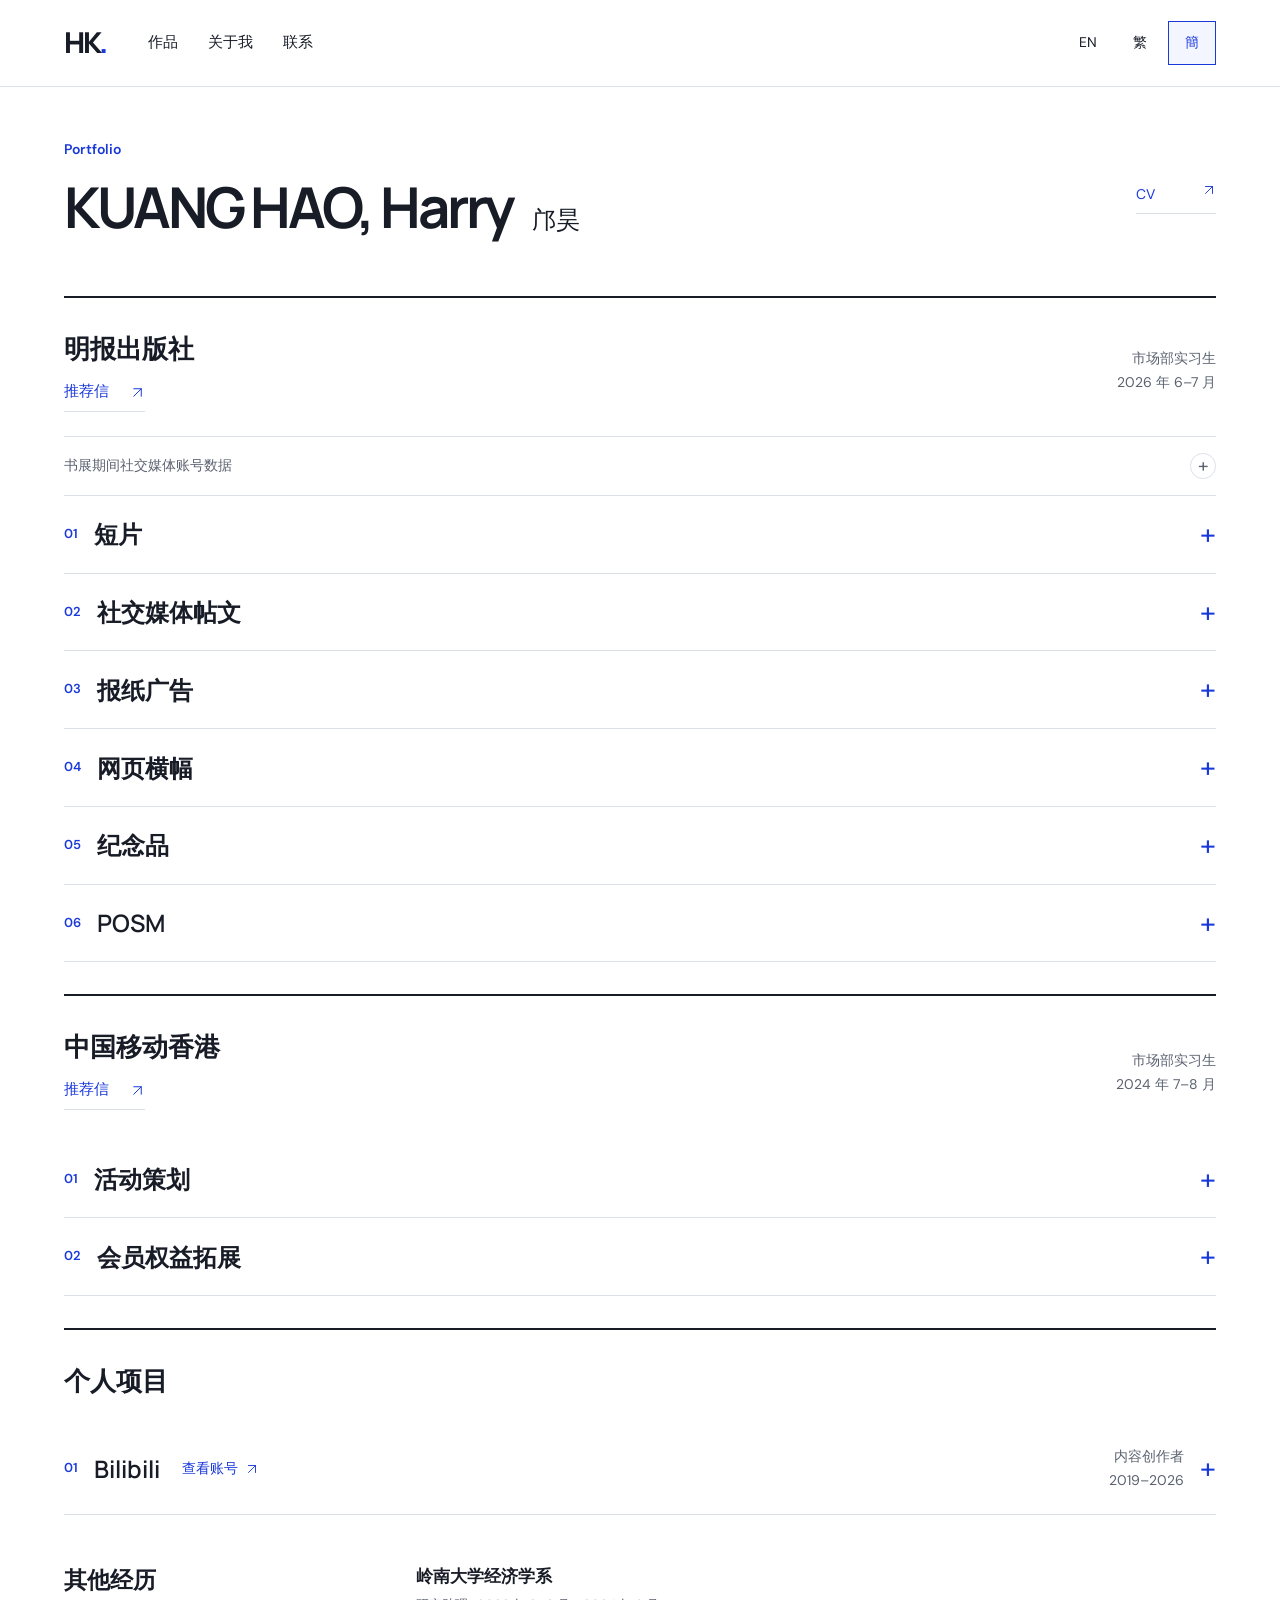
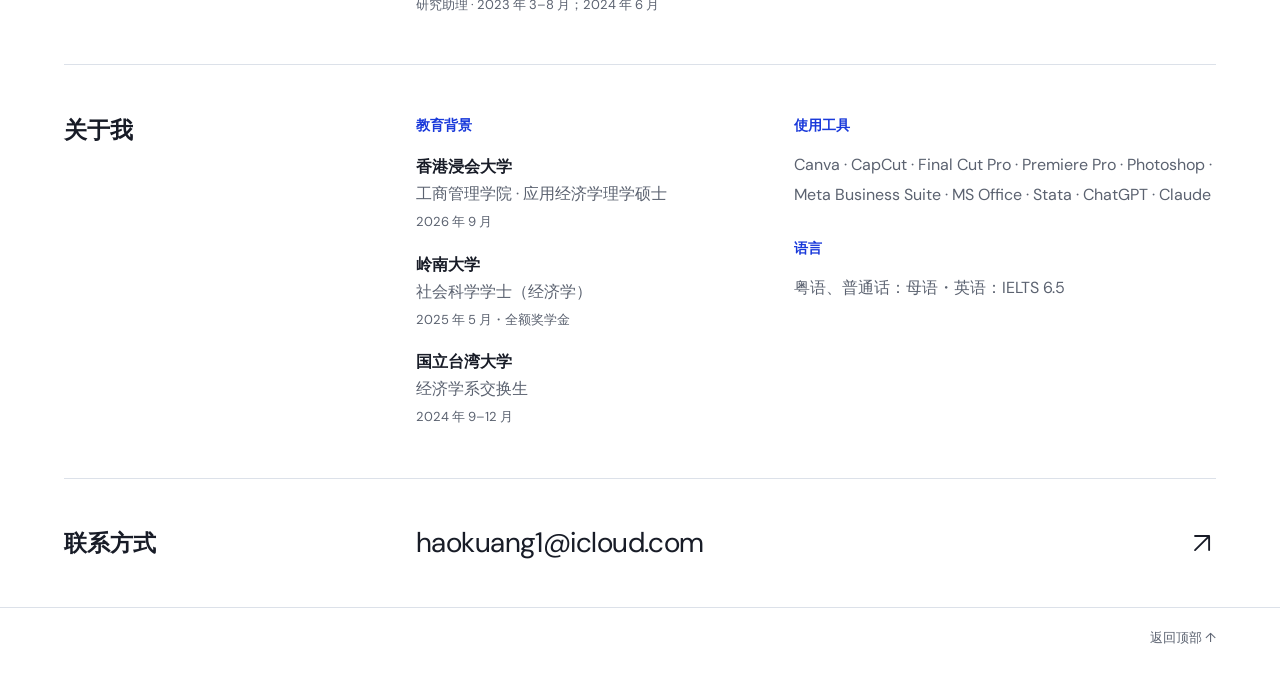
==== commit 0a938d75: "Align Ming Pao role and distinguish analytics disclosure from links" ====
--- a/zh-hans/index.html
+++ b/zh-hans/index.html
@@ -1,7 +1,8 @@
 <!doctype html><html lang="zh-Hans"><head><meta charset="utf-8"><meta name="viewport" content="width=device-width,initial-scale=1"><title>KUANG HAO, Harry | Portfolio</title><meta name="description" content="邝昊的市场推广作品集，展示明报出版社实习期间的短片、社交媒体帖文、报纸广告、网页横幅及纪念品订购工作。"><meta name="robots" content="noindex,nofollow"><meta name="theme-color" content="#1939da"><link rel="icon" href="../assets/favicon.svg" type="image/svg+xml"><link rel="stylesheet" href="../styles.css"><script src="../site.js" defer></script></head><body><a class="skip-link" href="#main">跳至内容</a>
 <header class="site-header"><a class="wordmark" href="../zh-hans/index.html" aria-label="KUANG HAO, Harry">HK<span>.</span></a><nav aria-label="主要导航"><a href="#work">作品</a><a href="#about">关于我</a><a href="#contact">联系</a></nav><nav class="languages" aria-label="语言"><a href="../" lang="en" hreflang="en" data-language-link >EN</a><a href="../zh-hant/index.html" lang="zh-Hant" hreflang="zh-Hant" data-language-link >繁</a><a href="../zh-hans/index.html" lang="zh-Hans" hreflang="zh-Hans" data-language-link aria-current="page">簡</a></nav></header>
 <main id="main"><section class="intro"><div><p class="eyebrow">Portfolio</p><h1>KUANG HAO, Harry<span>邝昊</span></h1></div><div class="document-links"><a href="../assets/harry-kuang-cv-zh.pdf" target="_blank" rel="noopener">CV <svg class="external-icon" width="16" height="16" viewBox="0 0 24 24" fill="none" stroke="currentColor" stroke-width="1.6" stroke-linecap="round" stroke-linejoin="round" aria-hidden="true" focusable="false"><path d="M6 18 18 6M6 6h12v12"/></svg></a></div></section>
-<section id="work" class="selected-work"><div class="project-heading"><div><h2>明报出版社</h2><div class="employer-links"><a class="recommendation-link" href="../assets/harry-kuang-recommendation-zh.pdf" target="_blank" rel="noopener">推荐信 <svg class="external-icon" width="16" height="16" viewBox="0 0 24 24" fill="none" stroke="currentColor" stroke-width="1.6" stroke-linecap="round" stroke-linejoin="round" aria-hidden="true" focusable="false"><path d="M6 18 18 6M6 6h12v12"/></svg></a><details class="account-analytics"><summary class="recommendation-link">书展期间社交媒体账号数据 <span aria-hidden="true">+</span></summary><div class="analytics-gallery"><figure class="work-image "><a href="../assets/video-evidence-5.png" target="_blank" rel="noopener" aria-label="Instagram 后台数据 · 2026年7月15–21日 · 完整图片于新标签页打开"><img srcset="../assets/previews/video-evidence-5-480.webp 480w, ../assets/previews/video-evidence-5-960.webp 960w, ../assets/previews/video-evidence-5-1440.webp 1440w" sizes="auto, (max-width: 700px) 88vw, (max-width: 1320px) 90vw, 1188px" src="../assets/previews/video-evidence-5-960.webp" alt="Instagram 后台数据 · 2026年7月15–21日" width="2544" height="1796" loading="lazy" decoding="async"></a><figcaption><span>Instagram 后台数据 · 2026年7月15–21日</span><a href="../assets/video-evidence-5.png" target="_blank" rel="noopener">查看完整图片 <svg class="external-icon" width="16" height="16" viewBox="0 0 24 24" fill="none" stroke="currentColor" stroke-width="1.6" stroke-linecap="round" stroke-linejoin="round" aria-hidden="true" focusable="false"><path d="M6 18 18 6M6 6h12v12"/></svg></a></figcaption></figure><figure class="work-image "><a href="../assets/video-evidence-6.png" target="_blank" rel="noopener" aria-label="Facebook 后台数据 · 2026年7月15–21日 · 完整图片于新标签页打开"><img srcset="../assets/previews/video-evidence-6-480.webp 480w, ../assets/previews/video-evidence-6-960.webp 960w, ../assets/previews/video-evidence-6-1440.webp 1440w" sizes="auto, (max-width: 700px) 88vw, (max-width: 1320px) 90vw, 1188px" src="../assets/previews/video-evidence-6-960.webp" alt="Facebook 后台数据 · 2026年7月15–21日" width="2520" height="1800" loading="lazy" decoding="async"></a><figcaption><span>Facebook 后台数据 · 2026年7月15–21日</span><a href="../assets/video-evidence-6.png" target="_blank" rel="noopener">查看完整图片 <svg class="external-icon" width="16" height="16" viewBox="0 0 24 24" fill="none" stroke="currentColor" stroke-width="1.6" stroke-linecap="round" stroke-linejoin="round" aria-hidden="true" focusable="false"><path d="M6 18 18 6M6 6h12v12"/></svg></a></figcaption></figure></div></details></div></div><p class="project-meta">市场部实习生<span>2026 年 6–7 月</span></p></div>
+<section id="work" class="selected-work"><div class="project-heading"><div><h2>明报出版社</h2><div class="employer-links"><a class="recommendation-link" href="../assets/harry-kuang-recommendation-zh.pdf" target="_blank" rel="noopener">推荐信 <svg class="external-icon" width="16" height="16" viewBox="0 0 24 24" fill="none" stroke="currentColor" stroke-width="1.6" stroke-linecap="round" stroke-linejoin="round" aria-hidden="true" focusable="false"><path d="M6 18 18 6M6 6h12v12"/></svg></a></div></div><p class="project-meta">市场部实习生<span>2026 年 6–7 月</span></p></div>
+<details class="account-analytics"><summary class="analytics-toggle">书展期间社交媒体账号数据 <span aria-hidden="true">+</span></summary><div class="analytics-gallery"><figure class="work-image "><a href="../assets/video-evidence-5.png" target="_blank" rel="noopener" aria-label="Instagram 后台数据 · 2026年7月15–21日 · 完整图片于新标签页打开"><img srcset="../assets/previews/video-evidence-5-480.webp 480w, ../assets/previews/video-evidence-5-960.webp 960w, ../assets/previews/video-evidence-5-1440.webp 1440w" sizes="auto, (max-width: 700px) 88vw, (max-width: 1320px) 90vw, 1188px" src="../assets/previews/video-evidence-5-960.webp" alt="Instagram 后台数据 · 2026年7月15–21日" width="2544" height="1796" loading="lazy" decoding="async"></a><figcaption><span>Instagram 后台数据 · 2026年7月15–21日</span><a href="../assets/video-evidence-5.png" target="_blank" rel="noopener">查看完整图片 <svg class="external-icon" width="16" height="16" viewBox="0 0 24 24" fill="none" stroke="currentColor" stroke-width="1.6" stroke-linecap="round" stroke-linejoin="round" aria-hidden="true" focusable="false"><path d="M6 18 18 6M6 6h12v12"/></svg></a></figcaption></figure><figure class="work-image "><a href="../assets/video-evidence-6.png" target="_blank" rel="noopener" aria-label="Facebook 后台数据 · 2026年7月15–21日 · 完整图片于新标签页打开"><img srcset="../assets/previews/video-evidence-6-480.webp 480w, ../assets/previews/video-evidence-6-960.webp 960w, ../assets/previews/video-evidence-6-1440.webp 1440w" sizes="auto, (max-width: 700px) 88vw, (max-width: 1320px) 90vw, 1188px" src="../assets/previews/video-evidence-6-960.webp" alt="Facebook 后台数据 · 2026年7月15–21日" width="2520" height="1800" loading="lazy" decoding="async"></a><figcaption><span>Facebook 后台数据 · 2026年7月15–21日</span><a href="../assets/video-evidence-6.png" target="_blank" rel="noopener">查看完整图片 <svg class="external-icon" width="16" height="16" viewBox="0 0 24 24" fill="none" stroke="currentColor" stroke-width="1.6" stroke-linecap="round" stroke-linejoin="round" aria-hidden="true" focusable="false"><path d="M6 18 18 6M6 6h12v12"/></svg></a></figcaption></figure></div></details>
 <details id="videos" class="work-section"><summary class="work-toggle"><span class="work-heading-title"><span class="section-number">01</span><h3>短片</h3></span><span class="toggle-mark" aria-hidden="true">+</span></summary><div class="work-body"><p class="work-role"><span class="role-label">我的职责</span>负责编剧及参演，使用 CapCut、Final Cut Pro 剪辑，并通过 Meta Business Suite 发布；书展短片每条由拍摄到发布约 30 分钟。</p><div class="media-grid featured-grid"><article class="media-card featured-card"><div class="media-heading"><span class="media-type">REELS / 01</span><span class="instagram-label">Instagram</span></div><h4>POV:當老細叫我宣傳明報出版社攤位</h4><details open class="instagram-preview" data-media-url="https://www.instagram.com/p/Day_UALFGON/" data-preview-title="POV:當老細叫我宣傳明報出版社攤位 · Instagram"><summary>加载 Instagram 预览 <span aria-hidden="true">+</span></summary><div class="embed-slot"></div><p class="preview-help">如预览未能显示，可前往 Instagram 查看原帖。</p></details><a class="media-link" href="https://www.instagram.com/p/Day_UALFGON/" target="_blank" rel="noopener">前往 Instagram 观看 <svg class="external-icon" width="16" height="16" viewBox="0 0 24 24" fill="none" stroke="currentColor" stroke-width="1.6" stroke-linecap="round" stroke-linejoin="round" aria-hidden="true" focusable="false"><path d="M6 18 18 6M6 6h12v12"/></svg></a></article><article class="media-card featured-card"><div class="media-heading"><span class="media-type">REELS / 02</span><span class="instagram-label">Instagram</span></div><h4>POV：當老細鍾意咗上鏡宣傳 EP2</h4><details open class="instagram-preview" data-media-url="https://www.instagram.com/reel/Da7lSFUlX2M/" data-preview-title="POV：當老細鍾意咗上鏡宣傳 EP2 · Instagram"><summary>加载 Instagram 预览 <span aria-hidden="true">+</span></summary><div class="embed-slot"></div><p class="preview-help">如预览未能显示，可前往 Instagram 查看原帖。</p></details><a class="media-link" href="https://www.instagram.com/reel/Da7lSFUlX2M/" target="_blank" rel="noopener">前往 Instagram 观看 <svg class="external-icon" width="16" height="16" viewBox="0 0 24 24" fill="none" stroke="currentColor" stroke-width="1.6" stroke-linecap="round" stroke-linejoin="round" aria-hidden="true" focusable="false"><path d="M6 18 18 6M6 6h12v12"/></svg></a></article></div><details class="more-videos"><summary>更多 <span>04 <span aria-hidden="true">+</span></span></summary><div class="video-links"><a href="https://www.instagram.com/reel/Da1oa47iG-D/" target="_blank" rel="noopener"><span>老細鍾意咗上鏡宣傳</span><svg class="external-icon" width="16" height="16" viewBox="0 0 24 24" fill="none" stroke="currentColor" stroke-width="1.6" stroke-linecap="round" stroke-linejoin="round" aria-hidden="true" focusable="false"><path d="M6 18 18 6M6 6h12v12"/></svg></a><a href="https://www.instagram.com/reel/Da-CCahTH-Q/" target="_blank" rel="noopener"><span>老細鍾意咗上鏡宣傳 EP3</span><svg class="external-icon" width="16" height="16" viewBox="0 0 24 24" fill="none" stroke="currentColor" stroke-width="1.6" stroke-linecap="round" stroke-linejoin="round" aria-hidden="true" focusable="false"><path d="M6 18 18 6M6 6h12v12"/></svg></a><a href="https://www.instagram.com/reel/DbCXE8LDy8h/" target="_blank" rel="noopener"><span>書展最後一日</span><svg class="external-icon" width="16" height="16" viewBox="0 0 24 24" fill="none" stroke="currentColor" stroke-width="1.6" stroke-linecap="round" stroke-linejoin="round" aria-hidden="true" focusable="false"><path d="M6 18 18 6M6 6h12v12"/></svg></a><a href="https://www.instagram.com/reel/Da_2AyOidZS/" target="_blank" rel="noopener"><span>書展Day6:明報攤位歡迎你</span><svg class="external-icon" width="16" height="16" viewBox="0 0 24 24" fill="none" stroke="currentColor" stroke-width="1.6" stroke-linecap="round" stroke-linejoin="round" aria-hidden="true" focusable="false"><path d="M6 18 18 6M6 6h12v12"/></svg></a></div></details><details class="more-videos evidence"><summary>工程文件截图 <span aria-hidden="true">+</span></summary><div class="evidence-gallery"><figure class="work-image "><a href="../assets/video-evidence-1.png" target="_blank" rel="noopener" aria-label="剪辑工程 · 01 · 完整图片于新标签页打开"><img srcset="../assets/previews/video-evidence-1-480.webp 480w, ../assets/previews/video-evidence-1-960.webp 960w, ../assets/previews/video-evidence-1-1440.webp 1440w" sizes="auto, (max-width: 700px) 88vw, (max-width: 1320px) 90vw, 1188px" src="../assets/previews/video-evidence-1-960.webp" alt="剪辑工程 · 01" width="3184" height="1986" loading="lazy" decoding="async"></a><figcaption><span>剪辑工程 · 01</span><a href="../assets/video-evidence-1.png" target="_blank" rel="noopener">查看完整图片 <svg class="external-icon" width="16" height="16" viewBox="0 0 24 24" fill="none" stroke="currentColor" stroke-width="1.6" stroke-linecap="round" stroke-linejoin="round" aria-hidden="true" focusable="false"><path d="M6 18 18 6M6 6h12v12"/></svg></a></figcaption></figure><figure class="work-image "><a href="../assets/video-evidence-2.png" target="_blank" rel="noopener" aria-label="剪辑工程 · 02 · 完整图片于新标签页打开"><img srcset="../assets/previews/video-evidence-2-480.webp 480w, ../assets/previews/video-evidence-2-960.webp 960w, ../assets/previews/video-evidence-2-1440.webp 1440w" sizes="auto, (max-width: 700px) 88vw, (max-width: 1320px) 90vw, 1188px" src="../assets/previews/video-evidence-2-960.webp" alt="剪辑工程 · 02" width="3178" height="1992" loading="lazy" decoding="async"></a><figcaption><span>剪辑工程 · 02</span><a href="../assets/video-evidence-2.png" target="_blank" rel="noopener">查看完整图片 <svg class="external-icon" width="16" height="16" viewBox="0 0 24 24" fill="none" stroke="currentColor" stroke-width="1.6" stroke-linecap="round" stroke-linejoin="round" aria-hidden="true" focusable="false"><path d="M6 18 18 6M6 6h12v12"/></svg></a></figcaption></figure><figure class="work-image "><a href="../assets/video-evidence-3.png" target="_blank" rel="noopener" aria-label="剪辑工程 · 03 · 完整图片于新标签页打开"><img srcset="../assets/previews/video-evidence-3-480.webp 480w, ../assets/previews/video-evidence-3-960.webp 960w, ../assets/previews/video-evidence-3-1440.webp 1440w" sizes="auto, (max-width: 700px) 88vw, (max-width: 1320px) 90vw, 1188px" src="../assets/previews/video-evidence-3-960.webp" alt="剪辑工程 · 03" width="3194" height="2008" loading="lazy" decoding="async"></a><figcaption><span>剪辑工程 · 03</span><a href="../assets/video-evidence-3.png" target="_blank" rel="noopener">查看完整图片 <svg class="external-icon" width="16" height="16" viewBox="0 0 24 24" fill="none" stroke="currentColor" stroke-width="1.6" stroke-linecap="round" stroke-linejoin="round" aria-hidden="true" focusable="false"><path d="M6 18 18 6M6 6h12v12"/></svg></a></figcaption></figure><figure class="work-image "><a href="../assets/video-evidence-4.png" target="_blank" rel="noopener" aria-label="剪辑工程 · 04 · 完整图片于新标签页打开"><img srcset="../assets/previews/video-evidence-4-480.webp 480w, ../assets/previews/video-evidence-4-960.webp 960w, ../assets/previews/video-evidence-4-1440.webp 1440w" sizes="auto, (max-width: 700px) 88vw, (max-width: 1320px) 90vw, 1188px" src="../assets/previews/video-evidence-4-960.webp" alt="剪辑工程 · 04" width="3248" height="2006" loading="lazy" decoding="async"></a><figcaption><span>剪辑工程 · 04</span><a href="../assets/video-evidence-4.png" target="_blank" rel="noopener">查看完整图片 <svg class="external-icon" width="16" height="16" viewBox="0 0 24 24" fill="none" stroke="currentColor" stroke-width="1.6" stroke-linecap="round" stroke-linejoin="round" aria-hidden="true" focusable="false"><path d="M6 18 18 6M6 6h12v12"/></svg></a></figcaption></figure></div></details></div></details>
 <details id="social" class="work-section"><summary class="work-toggle"><span class="work-heading-title"><span class="section-number">02</span><h3>社交媒体帖文</h3></span><span class="toggle-mark" aria-hidden="true">+</span></summary><div class="work-body"><p class="work-role"><span class="role-label">我的职责</span>使用 Canva 设计、撰写文案，并通过 Meta Business Suite 排程及发布。</p><div class="media-grid post-grid"><article class="media-card "><div class="media-heading"><span class="media-type">POST / 01</span><span class="instagram-label">Instagram</span></div><h4>2026香港书展宣传</h4><details open class="instagram-preview" data-media-url="https://www.instagram.com/p/DanMdPYDUCZ/" data-preview-title="2026香港书展宣传 · Instagram"><summary>加载 Instagram 预览 <span aria-hidden="true">+</span></summary><div class="embed-slot"></div><p class="preview-help">如预览未能显示，可前往 Instagram 查看原帖。</p></details><a class="media-link" href="https://www.instagram.com/p/DanMdPYDUCZ/" target="_blank" rel="noopener">查看 Instagram 原帖 <svg class="external-icon" width="16" height="16" viewBox="0 0 24 24" fill="none" stroke="currentColor" stroke-width="1.6" stroke-linecap="round" stroke-linejoin="round" aria-hidden="true" focusable="false"><path d="M6 18 18 6M6 6h12v12"/></svg></a></article><article class="media-card "><div class="media-heading"><span class="media-type">POST / 02</span><span class="instagram-label">Instagram</span></div><h4>新书宣传《原振俠系列少年版07》</h4><details open class="instagram-preview" data-media-url="https://www.instagram.com/p/DaSpjcfjydP/" data-preview-title="新书宣传《原振俠系列少年版07》 · Instagram"><summary>加载 Instagram 预览 <span aria-hidden="true">+</span></summary><div class="embed-slot"></div><p class="preview-help">如预览未能显示，可前往 Instagram 查看原帖。</p></details><a class="media-link" href="https://www.instagram.com/p/DaSpjcfjydP/" target="_blank" rel="noopener">查看 Instagram 原帖 <svg class="external-icon" width="16" height="16" viewBox="0 0 24 24" fill="none" stroke="currentColor" stroke-width="1.6" stroke-linecap="round" stroke-linejoin="round" aria-hidden="true" focusable="false"><path d="M6 18 18 6M6 6h12v12"/></svg></a></article><article class="media-card "><div class="media-heading"><span class="media-type">POST / 03</span><span class="instagram-label">Instagram</span></div><h4>新书宣传《迪迪的Diary4 浪漫一場》</h4><details open class="instagram-preview" data-media-url="https://www.instagram.com/p/DaVOgICCC4B/" data-preview-title="新书宣传《迪迪的Diary4 浪漫一場》 · Instagram"><summary>加载 Instagram 预览 <span aria-hidden="true">+</span></summary><div class="embed-slot"></div><p class="preview-help">如预览未能显示，可前往 Instagram 查看原帖。</p></details><a class="media-link" href="https://www.instagram.com/p/DaVOgICCC4B/" target="_blank" rel="noopener">查看 Instagram 原帖 <svg class="external-icon" width="16" height="16" viewBox="0 0 24 24" fill="none" stroke="currentColor" stroke-width="1.6" stroke-linecap="round" stroke-linejoin="round" aria-hidden="true" focusable="false"><path d="M6 18 18 6M6 6h12v12"/></svg></a></article><article class="media-card "><div class="media-heading"><span class="media-type">POST / 04</span><span class="instagram-label">Instagram</span></div><h4>新书宣传《醫言有理》</h4><details open class="instagram-preview" data-media-url="https://www.instagram.com/p/DaaRFUDjQ9M/" data-preview-title="新书宣传《醫言有理》 · Instagram"><summary>加载 Instagram 预览 <span aria-hidden="true">+</span></summary><div class="embed-slot"></div><p class="preview-help">如预览未能显示，可前往 Instagram 查看原帖。</p></details><a class="media-link" href="https://www.instagram.com/p/DaaRFUDjQ9M/" target="_blank" rel="noopener">查看 Instagram 原帖 <svg class="external-icon" width="16" height="16" viewBox="0 0 24 24" fill="none" stroke="currentColor" stroke-width="1.6" stroke-linecap="round" stroke-linejoin="round" aria-hidden="true" focusable="false"><path d="M6 18 18 6M6 6h12v12"/></svg></a></article><article class="media-card "><div class="media-heading"><span class="media-type">POST / 05</span><span class="instagram-label">Facebook</span></div><h4>文化讲座宣传1</h4><figure class="work-image "><a href="../assets/facebook-cultural-talk.jpg" target="_blank" rel="noopener" aria-label="文化讲座宣传1 · 完整图片于新标签页打开"><img srcset="../assets/previews/facebook-cultural-talk-480.webp 480w, ../assets/previews/facebook-cultural-talk-960.webp 960w, ../assets/previews/facebook-cultural-talk-1179.webp 1179w" sizes="auto, (max-width: 700px) 88vw, (max-width: 1320px) 90vw, 1188px" src="../assets/previews/facebook-cultural-talk-960.webp" alt="文化讲座宣传1" width="1179" height="2157" loading="lazy" decoding="async"></a><figcaption><span>文化讲座宣传1</span><a href="../assets/facebook-cultural-talk.jpg" target="_blank" rel="noopener">查看完整图片 <svg class="external-icon" width="16" height="16" viewBox="0 0 24 24" fill="none" stroke="currentColor" stroke-width="1.6" stroke-linecap="round" stroke-linejoin="round" aria-hidden="true" focusable="false"><path d="M6 18 18 6M6 6h12v12"/></svg></a></figcaption></figure><a class="media-link" href="https://www.facebook.com/share/p/1K368RgWjb/" target="_blank" rel="noopener">查看 Facebook 原帖 <svg class="external-icon" width="16" height="16" viewBox="0 0 24 24" fill="none" stroke="currentColor" stroke-width="1.6" stroke-linecap="round" stroke-linejoin="round" aria-hidden="true" focusable="false"><path d="M6 18 18 6M6 6h12v12"/></svg></a></article></div></div></details>
 <details id="print" class="work-section"><summary class="work-toggle"><span class="work-heading-title"><span class="section-number">03</span><h3>报纸广告</h3></span><span class="toggle-mark" aria-hidden="true">+</span></summary><div class="work-body"><p class="work-role"><span class="role-label">我的职责</span>撰写文案、排版及编排广告刊登日期。</p><div class="print-grid"><figure class="work-image "><a href="../assets/newspaper-cuson.jpg" target="_blank" rel="noopener" aria-label="《怪叔叔の網絡散步道》 · 完整图片于新标签页打开"><img srcset="../assets/previews/newspaper-cuson-480.webp 480w, ../assets/previews/newspaper-cuson-960.webp 960w, ../assets/previews/newspaper-cuson-1279.webp 1279w" sizes="auto, (max-width: 700px) 88vw, (max-width: 1320px) 90vw, 1188px" src="../assets/previews/newspaper-cuson-960.webp" alt="《怪叔叔の網絡散步道》" width="1279" height="2045" loading="lazy" decoding="async"></a><figcaption><span>《怪叔叔の網絡散步道》</span><a href="../assets/newspaper-cuson.jpg" target="_blank" rel="noopener">查看完整图片 <svg class="external-icon" width="16" height="16" viewBox="0 0 24 24" fill="none" stroke="currentColor" stroke-width="1.6" stroke-linecap="round" stroke-linejoin="round" aria-hidden="true" focusable="false"><path d="M6 18 18 6M6 6h12v12"/></svg></a></figcaption></figure><figure class="work-image "><a href="../assets/newspaper-romance.jpg" target="_blank" rel="noopener" aria-label="《迪迪的Diary4 浪漫一場》 · 完整图片于新标签页打开"><img srcset="../assets/previews/newspaper-romance-480.webp 480w, ../assets/previews/newspaper-romance-960.webp 960w, ../assets/previews/newspaper-romance-1279.webp 1279w" sizes="auto, (max-width: 700px) 88vw, (max-width: 1320px) 90vw, 1188px" src="../assets/previews/newspaper-romance-960.webp" alt="《迪迪的Diary4 浪漫一場》" width="1279" height="2040" loading="lazy" decoding="async"></a><figcaption><span>《迪迪的Diary4 浪漫一場》</span><a href="../assets/newspaper-romance.jpg" target="_blank" rel="noopener">查看完整图片 <svg class="external-icon" width="16" height="16" viewBox="0 0 24 24" fill="none" stroke="currentColor" stroke-width="1.6" stroke-linecap="round" stroke-linejoin="round" aria-hidden="true" focusable="false"><path d="M6 18 18 6M6 6h12v12"/></svg></a></figcaption></figure><figure class="work-image "><a href="../assets/newspaper-medical.jpg" target="_blank" rel="noopener" aria-label="《醫言有理》 · 完整图片于新标签页打开"><img srcset="../assets/previews/newspaper-medical-480.webp 480w, ../assets/previews/newspaper-medical-960.webp 960w, ../assets/previews/newspaper-medical-1279.webp 1279w" sizes="auto, (max-width: 700px) 88vw, (max-width: 1320px) 90vw, 1188px" src="../assets/previews/newspaper-medical-960.webp" alt="《醫言有理》" width="1279" height="2029" loading="lazy" decoding="async"></a><figcaption><span>《醫言有理》</span><a href="../assets/newspaper-medical.jpg" target="_blank" rel="noopener">查看完整图片 <svg class="external-icon" width="16" height="16" viewBox="0 0 24 24" fill="none" stroke="currentColor" stroke-width="1.6" stroke-linecap="round" stroke-linejoin="round" aria-hidden="true" focusable="false"><path d="M6 18 18 6M6 6h12v12"/></svg></a></figcaption></figure></div></div></details>
--- a/styles.css
+++ b/styles.css
@@ -22,7 +22,12 @@
 
 .creator-grid{display:grid;grid-template-columns:repeat(2,minmax(0,1fr));gap:1.2rem;padding-bottom:2rem}.bilibili-player{width:100%;aspect-ratio:16/9;border:0;display:block;background:var(--soft)}@media(max-width:700px){.creator-grid{grid-template-columns:1fr}}
 
-.employer-links{display:flex;align-items:flex-start;flex-wrap:wrap;gap:.4rem 1.5rem}.account-analytics>summary{min-height:0;justify-content:flex-start}.account-analytics{flex-basis:100%}.analytics-gallery{display:grid;gap:1.5rem;padding:1.2rem 0}.project-heading:has(.account-analytics){flex-wrap:wrap}.project-heading:has(.account-analytics)>div{width:100%}
+.employer-links{display:flex;align-items:flex-start;flex-wrap:wrap;gap:.4rem 1.5rem}
+.account-analytics{border-top:1px solid var(--line);border-bottom:1px solid var(--line)}
+.analytics-toggle{padding:1rem 0;color:var(--muted);font-size:.875rem;transition:color 180ms ease}
+.analytics-toggle:hover,.account-analytics[open]>.analytics-toggle{color:var(--ink)}
+.analytics-toggle>span[aria-hidden="true"]{display:inline-flex;align-items:center;justify-content:center;width:1.6rem;height:1.6rem;border:1px solid var(--line);border-radius:50%;font-size:1.2rem;line-height:1;flex:none;text-align:center}
+.analytics-gallery{display:grid;gap:1.5rem;padding:.5rem 0 1.2rem}
 
 /* Flow-root contains child margins so measured heights remain stable. */
 .external-icon{display:inline-block;width:1em;height:1em;flex:none;vertical-align:-.125em}
